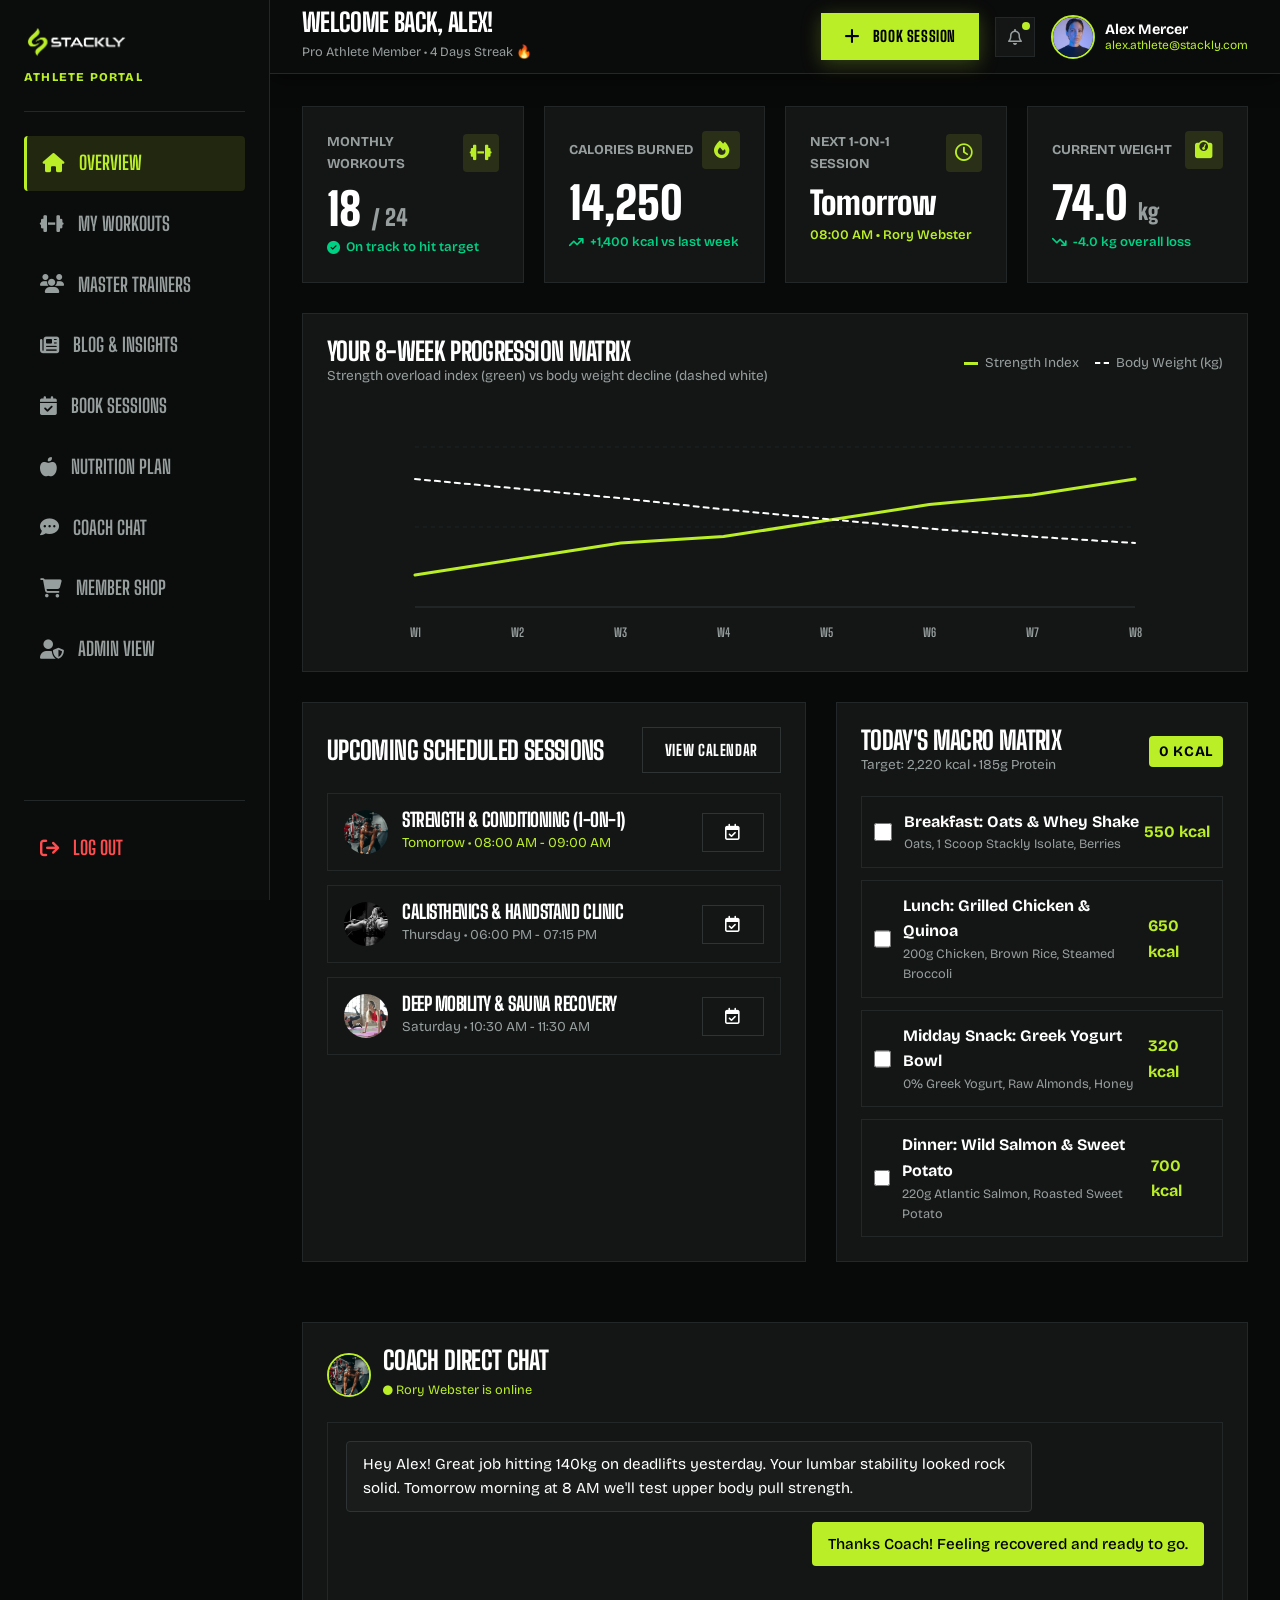
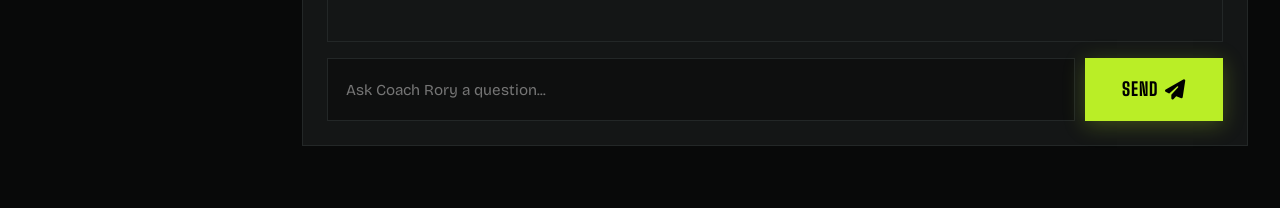
==== customer-dashboard.html @ 4cd37dce "Add files via upload" ====
<!DOCTYPE html>
<html lang="en">
<head>
  <meta charset="UTF-8">
  <meta name="viewport" content="width=device-width, initial-scale=1.0">
  <title>Customer Portal – Stackly Fitness</title>
  
  <link rel="preconnect" href="https://fonts.googleapis.com">
  <link rel="preconnect" href="https://fonts.gstatic.com" crossorigin>
  <link href="https://fonts.googleapis.com/css2?family=Big+Shoulders+Display:wght@400;600;700;800;900&family=Bricolage+Grotesque:opsz,wght@12..96,300;400;500;600;700;800&display=swap" rel="stylesheet">
    <!-- Google Material Symbols Outlined -->
  <link rel="stylesheet" href="https://fonts.googleapis.com/css2?family=Material+Symbols+Outlined:opsz,wght,FILL,GRAD@20..48,100..700,0..1,-50..200">
<link rel="stylesheet" href="https://cdnjs.cloudflare.com/ajax/libs/font-awesome/6.5.1/css/all.min.css">
  
  <link rel="stylesheet" href="css/style.css">
  <link rel="stylesheet" href="css/pages.css">
</head>
<body>

  <div class="dashboard-layout">
    <!-- Sidebar -->
    <aside class="dashboard-sidebar">
      <div>
        <div class="dashboard-logo-area">
          <a href="index.html" class="site-logo">
            <img src="images/stackly-logo-dark.webp" alt="Stackly Logo" style="height: 36px;">
          </a>
          <div style="font-size: 0.75rem; text-transform: uppercase; color: var(--color-primary); font-weight: 800; letter-spacing: 0.1em; margin-top: 8px;">
            ATHLETE PORTAL
          </div>
        </div>

        <nav class="dashboard-menu">
          <a href="customer-dashboard.html" class="dash-menu-item active">
            <i class="fa-solid fa-house"></i> Overview
          </a>
          <a href="#workouts-section" class="dash-menu-item">
            <i class="fa-solid fa-dumbbell"></i> My Workouts
          </a>
          <a href="trainers.html" class="dash-menu-item">
            <i class="fa-solid fa-users"></i> Master Trainers
          </a>
          <a href="blog.html" class="dash-menu-item">
            <i class="fa-solid fa-newspaper"></i> Blog &amp; Insights
          </a>
          <a href="#sessions-section" class="dash-menu-item">
            <i class="fa-solid fa-calendar-check"></i> Book Sessions
          </a>
          <a href="#nutrition-section" class="dash-menu-item">
            <i class="fa-solid fa-apple-whole"></i> Nutrition Plan
          </a>
          <a href="#chat-section" class="dash-menu-item">
            <i class="fa-solid fa-comment-dots"></i> Coach Chat
          </a>
          <a href="shop.html" class="dash-menu-item">
            <i class="fa-solid fa-cart-shopping"></i> Member Shop
          </a>
          <a href="admin-dashboard.html" class="dash-menu-item">
            <i class="fa-solid fa-user-shield"></i> Admin View
          </a>
        </nav>
      </div>

      <div>
        <div style="padding-top: 20px; border-top: 1px solid var(--color-dark-border);">
          <a href="login.html" class="dash-menu-item" style="color: var(--color-danger);">
            <i class="fa-solid fa-arrow-right-from-bracket"></i> Log Out
          </a>
        </div>
      </div>
    </aside>

    <!-- Main Content -->
    <main class="dashboard-main">
      <!-- Topbar -->
      <div class="dashboard-topbar">
        <div style="display: flex; align-items: center; gap: 14px;">
          <button id="sidebar-toggle-btn" class="btn btn-outline btn-sm" style="padding: 8px 12px;" aria-label="Toggle Navigation">
            <i class="fa-solid fa-bars"></i>
          </button>
          <div>
            <h2 id="customer-greeting" style="font-size: 1.6rem; color: #fff; margin-bottom: 2px;">WELCOME BACK, ALEX!</h2>
            <span id="customer-streak" style="font-size: 0.8rem; color: var(--color-text-light);">Pro Athlete Member • 4 Days Streak 🔥</span>
          </div>
        </div>

        <div class="dash-user-area">
          <a href="404.html" id="btn-book-session-modal" class="btn btn-primary btn-sm" style="text-decoration: none;">
            <i class="fa-solid fa-plus"></i> Book Session
          </a>

          <div id="customer-bell-btn" style="position: relative; width: 40px; height: 40px; display: flex; align-items: center; justify-content: center; background-color: var(--color-dark-surface); border: 1px solid var(--color-dark-border); cursor: pointer;" title="Notifications">
            <i class="fa-regular fa-bell"></i>
            <span style="position: absolute; top: 4px; right: 4px; width: 8px; height: 8px; background-color: var(--color-primary); border-radius: 50%;"></span>
          </div>

          <div style="display: flex; align-items: center; gap: 10px;">
            <img src="images/avatar-1.webp" alt="Alex Mercer" class="dash-avatar">
            <div style="display: flex; flex-direction: column; justify-content: center; min-width: 0;">
              <div id="customer-profile-name" style="font-weight: 700; color: #fff; font-size: 0.9rem; line-height: 1.2; white-space: nowrap; overflow: hidden; text-overflow: ellipsis; max-width: 180px;">Alex Mercer</div>
              <div id="customer-profile-email" style="font-size: 0.75rem; color: var(--color-primary); line-height: 1.2; white-space: nowrap; overflow: hidden; text-overflow: ellipsis; max-width: 180px;">alex.athlete@stackly.com</div>
            </div>
          </div>
        </div>
      </div>

      <!-- Content Area -->
      <div class="dashboard-content">
        <!-- Metrics Row -->
        <div class="dash-metrics-grid">
          <div class="metric-card">
            <div class="metric-header">
              <span class="text-muted" style="font-size: 0.85rem; text-transform: uppercase; font-weight: 700;">Monthly Workouts</span>
              <div class="metric-icon"><i class="fa-solid fa-dumbbell"></i></div>
            </div>
            <div class="metric-value">18 <span style="font-size: 1.4rem; color: var(--color-text-light);">/ 24</span></div>
            <div class="metric-change up"><i class="fa-solid fa-circle-check"></i> On track to hit target</div>
          </div>

          <div class="metric-card">
            <div class="metric-header">
              <span class="text-muted" style="font-size: 0.85rem; text-transform: uppercase; font-weight: 700;">Calories Burned</span>
              <div class="metric-icon"><i class="fa-solid fa-fire"></i></div>
            </div>
            <div class="metric-value">14,250</div>
            <div class="metric-change up"><i class="fa-solid fa-arrow-trend-up"></i> +1,400 kcal vs last week</div>
          </div>

          <div class="metric-card">
            <div class="metric-header">
              <span class="text-muted" style="font-size: 0.85rem; text-transform: uppercase; font-weight: 700;">Next 1-on-1 Session</span>
              <div class="metric-icon"><i class="fa-regular fa-clock"></i></div>
            </div>
            <div class="metric-value" style="font-size: 2rem;">Tomorrow</div>
            <div class="metric-change" style="color: var(--color-primary);">08:00 AM • Rory Webster</div>
          </div>

          <div class="metric-card">
            <div class="metric-header">
              <span class="text-muted" style="font-size: 0.85rem; text-transform: uppercase; font-weight: 700;">Current Weight</span>
              <div class="metric-icon"><i class="fa-solid fa-weight-scale"></i></div>
            </div>
            <div class="metric-value">74.0 <span style="font-size: 1.4rem; color: var(--color-text-light);">kg</span></div>
            <div class="metric-change up"><i class="fa-solid fa-arrow-trend-down"></i> -4.0 kg overall loss</div>
          </div>
        </div>

        <!-- Visual Progression Chart -->
        <div id="workouts-section" class="chart-box">
          <div class="dash-card-header">
            <div>
              <h3 class="dash-card-title">YOUR 8-WEEK PROGRESSION MATRIX</h3>
              <p style="font-size: 0.85rem; color: var(--color-text-light);">Strength overload index (green) vs body weight decline (dashed white)</p>
            </div>
            <div style="display: flex; gap: 16px; font-size: 0.85rem; align-items: center;">
              <span><span style="display:inline-block; width: 14px; height: 3px; background-color: var(--color-primary); vertical-align: middle; margin-right: 4px;"></span> Strength Index</span>
              <span><span style="display:inline-block; width: 14px; height: 2px; border-top: 2px dashed #fff; vertical-align: middle; margin-right: 4px;"></span> Body Weight (kg)</span>
            </div>
          </div>
          <div id="customer-progression-chart" class="svg-chart-wrap">
            <!-- Injected by js/dashboard.js -->
          </div>
        </div>

        <!-- Upcoming Sessions & Meal Checklist Row -->
        <div class="dash-two-col-unequal">
          <!-- Upcoming Sessions -->
          <div id="sessions-section" class="dash-table-card">
            <div class="dash-card-header">
              <h3 class="dash-card-title">UPCOMING SCHEDULED SESSIONS</h3>
              <a href="404.html" class="btn btn-outline btn-sm" style="text-decoration: none;">
                View Calendar
              </a>
            </div>

            <div id="sessions-list-container" style="display: flex; flex-direction: column; gap: 14px;">
              <!-- Session 1 -->
              <div class="session-item-card" style="display: flex; justify-content: space-between; align-items: center; padding: 16px; background-color: var(--color-dark-surface); border: 1px solid var(--color-dark-border);">
                <div style="display: flex; align-items: center; gap: 14px;">
                  <img src="images/trainer-1.webp" alt="Rory Webster" style="width: 44px; height: 44px; border-radius: 50%; object-fit: cover;">
                  <div>
                    <h5 style="font-size: 1.2rem; color: #fff; margin-bottom: 2px;">Strength &amp; Conditioning (1-on-1)</h5>
                    <div style="font-size: 0.85rem; color: var(--color-primary);">Tomorrow • 08:00 AM - 09:00 AM</div>
                  </div>
                </div>
                <div style="display: flex; gap: 8px;">
                  <a href="404.html" class="btn btn-outline btn-sm" title="Confirm on Calendar"><i class="fa-regular fa-calendar-check"></i></a>
                </div>
              </div>

              <!-- Session 2 -->
              <div class="session-item-card" style="display: flex; justify-content: space-between; align-items: center; padding: 16px; background-color: var(--color-dark-surface); border: 1px solid var(--color-dark-border);">
                <div style="display: flex; align-items: center; gap: 14px;">
                  <img src="images/trainer-3.webp" alt="Adam Walker" style="width: 44px; height: 44px; border-radius: 50%; object-fit: cover;">
                  <div>
                    <h5 style="font-size: 1.2rem; color: #fff; margin-bottom: 2px;">Calisthenics &amp; Handstand Clinic</h5>
                    <div style="font-size: 0.85rem; color: var(--color-text-light);">Thursday • 06:00 PM - 07:15 PM</div>
                  </div>
                </div>
                <div style="display: flex; gap: 8px;">
                  <a href="404.html" class="btn btn-outline btn-sm" title="Confirm on Calendar"><i class="fa-regular fa-calendar-check"></i></a>
                </div>
              </div>

              <!-- Session 3 -->
              <div class="session-item-card" style="display: flex; justify-content: space-between; align-items: center; padding: 16px; background-color: var(--color-dark-surface); border: 1px solid var(--color-dark-border);">
                <div style="display: flex; align-items: center; gap: 14px;">
                  <img src="images/trainer-4.webp" alt="Elena Rostova" style="width: 44px; height: 44px; border-radius: 50%; object-fit: cover;">
                  <div>
                    <h5 style="font-size: 1.2rem; color: #fff; margin-bottom: 2px;">Deep Mobility &amp; Sauna Recovery</h5>
                    <div style="font-size: 0.85rem; color: var(--color-text-light);">Saturday • 10:30 AM - 11:30 AM</div>
                  </div>
                </div>
                <div style="display: flex; gap: 8px;">
                  <a href="404.html" class="btn btn-outline btn-sm" title="Confirm on Calendar"><i class="fa-regular fa-calendar-check"></i></a>
                </div>
              </div>
            </div>
          </div>

          <!-- Daily Meal & Nutrition Plan Checklist -->
          <div id="nutrition-section" class="dash-table-card">
            <div class="dash-card-header">
              <div>
                <h3 class="dash-card-title">TODAY'S MACRO MATRIX</h3>
                <p style="font-size: 0.85rem; color: var(--color-text-light);">Target: 2,220 kcal • 185g Protein</p>
              </div>
              <div id="calories-consumed" class="badge badge-lime" style="font-size: 0.9rem;">
                0 kcal
              </div>
            </div>

            <div style="display: flex; flex-direction: column; gap: 12px;">
              <div class="meal-item" style="display: flex; align-items: center; justify-content: space-between; padding: 12px; background-color: var(--color-dark-surface); border: 1px solid var(--color-dark-border); transition: opacity 0.2s;">
                <label style="display: flex; align-items: center; gap: 12px; cursor: pointer;">
                  <input type="checkbox" class="meal-checkbox" data-cals="550" style="accent-color: var(--color-primary); width: 18px; height: 18px;">
                  <div>
                    <strong style="color: #fff;">Breakfast: Oats &amp; Whey Shake</strong>
                    <div style="font-size: 0.8rem; color: var(--color-text-light);">Oats, 1 Scoop Stackly Isolate, Berries</div>
                  </div>
                </label>
                <span class="text-lime" style="font-weight: 700;">550 kcal</span>
              </div>

              <div class="meal-item" style="display: flex; align-items: center; justify-content: space-between; padding: 12px; background-color: var(--color-dark-surface); border: 1px solid var(--color-dark-border); transition: opacity 0.2s;">
                <label style="display: flex; align-items: center; gap: 12px; cursor: pointer;">
                  <input type="checkbox" class="meal-checkbox" data-cals="650" style="accent-color: var(--color-primary); width: 18px; height: 18px;">
                  <div>
                    <strong style="color: #fff;">Lunch: Grilled Chicken &amp; Quinoa</strong>
                    <div style="font-size: 0.8rem; color: var(--color-text-light);">200g Chicken, Brown Rice, Steamed Broccoli</div>
                  </div>
                </label>
                <span class="text-lime" style="font-weight: 700;">650 kcal</span>
              </div>

              <div class="meal-item" style="display: flex; align-items: center; justify-content: space-between; padding: 12px; background-color: var(--color-dark-surface); border: 1px solid var(--color-dark-border); transition: opacity 0.2s;">
                <label style="display: flex; align-items: center; gap: 12px; cursor: pointer;">
                  <input type="checkbox" class="meal-checkbox" data-cals="320" style="accent-color: var(--color-primary); width: 18px; height: 18px;">
                  <div>
                    <strong style="color: #fff;">Midday Snack: Greek Yogurt Bowl</strong>
                    <div style="font-size: 0.8rem; color: var(--color-text-light);">0% Greek Yogurt, Raw Almonds, Honey</div>
                  </div>
                </label>
                <span class="text-lime" style="font-weight: 700;">320 kcal</span>
              </div>

              <div class="meal-item" style="display: flex; align-items: center; justify-content: space-between; padding: 12px; background-color: var(--color-dark-surface); border: 1px solid var(--color-dark-border); transition: opacity 0.2s;">
                <label style="display: flex; align-items: center; gap: 12px; cursor: pointer;">
                  <input type="checkbox" class="meal-checkbox" data-cals="700" style="accent-color: var(--color-primary); width: 18px; height: 18px;">
                  <div>
                    <strong style="color: #fff;">Dinner: Wild Salmon &amp; Sweet Potato</strong>
                    <div style="font-size: 0.8rem; color: var(--color-text-light);">220g Atlantic Salmon, Roasted Sweet Potato</div>
                  </div>
                </label>
                <span class="text-lime" style="font-weight: 700;">700 kcal</span>
              </div>
            </div>
          </div>
        </div>

        <!-- Coach Chat Panel -->
        <div id="chat-section" class="dash-table-card">
          <div class="dash-card-header">
            <div style="display: flex; align-items: center; gap: 12px;">
              <img src="images/trainer-1.webp" alt="Coach Rory" style="width: 44px; height: 44px; border-radius: 50%; object-fit: cover; border: 2px solid var(--color-primary);">
              <div>
                <h3 class="dash-card-title" style="margin-bottom: 2px;">COACH DIRECT CHAT</h3>
                <span style="font-size: 0.8rem; color: var(--color-primary);"><i class="fa-solid fa-circle" style="font-size: 0.6rem;"></i> Rory Webster is online</span>
              </div>
            </div>
          </div>

          <div id="coach-messages-box" style="height: 220px; overflow-y: auto; background-color: var(--color-dark-surface); border: 1px solid var(--color-dark-border); padding: 18px; display: flex; flex-direction: column; gap: 10px; margin-bottom: 16px;">
            <div style="align-self: flex-start; background-color: #1a1c1c; border: 1px solid #2e3434; color: #fff; padding: 10px 16px; border-radius: 4px; max-width: 80%; font-size: 0.95rem;">
              Hey Alex! Great job hitting 140kg on deadlifts yesterday. Your lumbar stability looked rock solid. Tomorrow morning at 8 AM we'll test upper body pull strength.
            </div>
            <div style="align-self: flex-end; background-color: var(--color-primary); color: #000; padding: 10px 16px; border-radius: 4px; max-width: 80%; font-size: 0.95rem; font-weight: 500;">
              Thanks Coach! Feeling recovered and ready to go.
            </div>
          </div>

          <form id="coach-chat-form" novalidate style="display: flex; gap: 10px;">
            <input type="text" id="coach-chat-input" class="form-control" placeholder="Ask Coach Rory a question..." style="flex: 1;" autocomplete="off">
            <a href="404.html" class="btn btn-primary" style="text-decoration: none; display: inline-flex; align-items: center; justify-content: center; gap: 8px;">
              Send <i class="fa-solid fa-paper-plane"></i>
            </a>
          </form>
        </div>
      </div>
    </main>
  </div>

  <!-- Book Session Interactive Modal -->
  <div id="book-session-modal" class="dash-modal-backdrop">
    <div class="dash-modal-dialog">
      <div class="dash-modal-header">
        <h3 style="font-size: 1.4rem; color: #fff; margin: 0;"><i class="fa-solid fa-calendar-plus text-lime"></i> BOOK A TRAINING SESSION</h3>
        <button type="button" id="close-book-modal-btn" style="background: none; border: none; color: var(--color-text-light); font-size: 1.2rem; cursor: pointer;">
          <i class="fa-solid fa-xmark"></i>
        </button>
      </div>
      <form id="book-session-form" novalidate autocomplete="off">
        <div class="dash-modal-body">
          <div class="form-group" style="margin-bottom: 16px;">
            <label class="form-label">Session Type / Focus</label>
            <select id="modal-session-type" class="form-control">
              <option value="Strength & Conditioning (1-on-1)" selected>Strength &amp; Conditioning (1-on-1)</option>
              <option value="Calisthenics & Handstand Clinic">Calisthenics &amp; Handstand Clinic</option>
              <option value="Deep Mobility & Sauna Recovery">Deep Mobility &amp; Sauna Recovery</option>
              <option value="HIIT Shred & Metabolic Conditioning">HIIT Shred &amp; Metabolic Conditioning</option>
              <option value="Olympic Barbell Lifting Mastery">Olympic Barbell Lifting Mastery</option>
            </select>
          </div>

          <div class="form-group" style="margin-bottom: 16px;">
            <label class="form-label">Select Dedicated Trainer</label>
            <select id="modal-trainer-name" class="form-control">
              <option value="Rory Webster" data-img="images/trainer-1.webp" selected>Rory Webster (Head Performance)</option>
              <option value="Madelyn Donin" data-img="images/trainer-2.webp">Madelyn Donin (Strength Specialist)</option>
              <option value="Adam Walker" data-img="images/trainer-3.webp">Adam Walker (Calisthenics Lead)</option>
              <option value="Elena Rostova" data-img="images/trainer-4.webp">Elena Rostova (Mobility & Rehab)</option>
            </select>
          </div>

          <div class="form-group" style="margin-bottom: 16px;">
            <label class="form-label">Select Day & Time</label>
            <select id="modal-session-time" class="form-control">
              <option value="Tomorrow • 08:00 AM - 09:00 AM">Tomorrow • 08:00 AM - 09:00 AM</option>
              <option value="Tomorrow • 05:30 PM - 06:30 PM">Tomorrow • 05:30 PM - 06:30 PM</option>
              <option value="Thursday • 06:00 PM - 07:15 PM">Thursday • 06:00 PM - 07:15 PM</option>
              <option value="Friday • 07:00 AM - 08:00 AM">Friday • 07:00 AM - 08:00 AM</option>
              <option value="Saturday • 10:30 AM - 11:30 AM">Saturday • 10:30 AM - 11:30 AM</option>
            </select>
          </div>
        </div>
        <div class="dash-modal-footer">
          <a href="404.html" id="cancel-book-modal-btn" class="btn btn-outline btn-sm" style="text-decoration: none;">Cancel</a>
          <a href="404.html" class="btn btn-primary btn-sm" style="text-decoration: none;">Confirm Booking <i class="fa-solid fa-check"></i></a>
        </div>
      </form>
    </div>
  </div>

  <script src="js/main.js"></script>
  <script src="js/dashboard.js"></script>
</body>
</html>
---- css/style.css ----
/* ==========================================================================
   GUIDY HEALTH FITNESS PERSONAL TRAINER (01. FITNESS TRAINERS DEMO)
   EXACT STYLESHEET, ANIMATIONS & DESIGN SYSTEM - STACKLY FITNESS
   ========================================================================== */

@import url('https://fonts.googleapis.com/css2?family=Big+Shoulders+Display:wght@400;500;600;700;800;900&family=Bricolage+Grotesque:opsz,wght@12..96,300;400;500;600;700;800&display=swap');

:root {
  /* Exact Guidy 01 Elementor Color Variables */
  --e-global-color-primary: #BAEE26;
  --e-global-color-secondary: #000000;
  --e-global-color-text: #515D5D;
  --e-global-color-accent: #BAEE26;
  --e-global-color-border: #232727;
  --e-global-color-border-light: #2E3434;
  --e-global-color-lighter: #979E9E;
  --e-global-color-dark: #070808;
  --e-global-color-surface: #0E0F0F;
  --e-global-color-card: #141616;
  --e-global-color-card-hover: #1A1D1D;
  --e-global-color-highlight: #96FE81;
  --e-global-color-white: #FFFFFF;

  /* Aliases */
  --color-primary: var(--e-global-color-primary);
  --color-secondary: var(--e-global-color-secondary);
  --color-dark: var(--e-global-color-dark);
  --color-surface: var(--e-global-color-surface);
  --color-card: var(--e-global-color-card);
  --color-card-hover: var(--e-global-color-card-hover);
  --color-border: var(--e-global-color-border);
  --color-border-light: var(--e-global-color-border-light);
  --color-text: var(--e-global-color-text);
  --color-text-light: var(--e-global-color-lighter);
  --color-white: var(--e-global-color-white);
  --color-danger: #ff4d4f;
  --color-success: #00d084;
  --color-dark-surface: #141616;
  --color-dark-border: #232727;

  /* Typography */
  --font-heading: 'Big Shoulders Display', 'Big Shoulders', -apple-system, BlinkMacSystemFont, sans-serif;
  --font-body: 'Bricolage Grotesque', -apple-system, BlinkMacSystemFont, 'Segoe UI', Roboto, sans-serif;

  --container-max-width: 1290px;
  --header-height: 84px;
  --radius-sm: 4px;
  --radius-full: 9999px;
  --transition-fast: 0.25s cubic-bezier(0.25, 1, 0.5, 1);
  --transition-normal: 0.4s cubic-bezier(0.25, 1, 0.5, 1);
  --transition-slow: 0.8s cubic-bezier(0.25, 1, 0.5, 1);
}

/* ---------------- RESET & BASE ---------------- */
*, *::before, *::after {
  box-sizing: border-box;
  margin: 0;
  padding: 0;
}

html {
  scroll-behavior: smooth;
  font-size: 16px;
  -webkit-text-size-adjust: 100%;
  overflow-x: clip;
  max-width: 100%;
  width: 100%;
}

body {
  font-family: var(--font-body);
  color: var(--color-text-light);
  background-color: var(--color-dark);
  line-height: 1.6;
  font-weight: 400;
  overflow-x: clip;
  max-width: 100%;
  width: 100%;
  position: relative;
  -webkit-font-smoothing: antialiased;
}

img {
  max-width: 100%;
  height: auto;
  display: block;
}

a {
  color: inherit;
  text-decoration: none;
  transition: all var(--transition-fast);
}

ul, ol {
  list-style: none;
}

button, input, select, textarea {
  font-family: inherit;
  font-size: inherit;
  color: inherit;
  border: none;
  outline: none;
  background: none;
}

button {
  cursor: pointer;
}

/* ---------------- TYPOGRAPHY ---------------- */
h1, h2, h3, h4, h5, h6,
.font-heading {
  font-family: var(--font-heading);
  text-transform: uppercase;
  font-weight: 800;
  line-height: 1.05;
  letter-spacing: -0.025em;
  color: var(--color-white);
}

.text-lime {
  color: var(--color-primary) !important;
}

.text-white {
  color: var(--color-white) !important;
}

.text-muted {
  color: var(--color-text-light) !important;
}

/* Section Header Tags matching Guidy 01 Demo */
.section-tag {
  display: inline-flex;
  align-items: center;
  gap: 8px;
  font-family: var(--font-body);
  font-size: 0.88rem;
  font-weight: 700;
  text-transform: uppercase;
  letter-spacing: 0.12em;
  color: var(--color-primary);
  margin-bottom: 14px;
}

.section-tag::before {
  content: '';
  display: inline-block;
  width: 7px;
  height: 7px;
  background-color: var(--color-primary);
  border-radius: 50%;
  box-shadow: 0 0 10px var(--color-primary);
}

.section-title {
  font-size: clamp(2.3rem, 5.2vw, 4rem);
  font-weight: 900;
  line-height: 1.02;
  margin-bottom: 18px;
  color: var(--color-white);
  letter-spacing: -0.03em;
}

.section-desc {
  font-size: 1.05rem;
  color: var(--color-text-light);
  max-width: 680px;
  line-height: 1.7;
}

.section-header {
  margin-bottom: 50px;
}

.section-header.text-center {
  text-align: center;
}

.section-header.text-center .section-desc {
  margin-left: auto;
  margin-right: auto;
}

/* ---------------- CONTAINER & SPACING ---------------- */
.container {
  width: 100%;
  max-width: var(--container-max-width);
  margin-left: auto;
  margin-right: auto;
  padding-left: 24px;
  padding-right: 24px;
}

.section-padding {
  padding-top: 100px;
  padding-bottom: 100px;
}

@media (max-width: 768px) {
  .section-padding {
    padding-top: 60px;
    padding-bottom: 60px;
  }
}

.bg-dark {
  background-color: var(--color-dark);
}

.bg-surface {
  background-color: var(--color-surface);
}

.bg-card {
  background-color: var(--color-card);
}

/* ---------------- GUIDY EXACT BUTTONS ---------------- */
.btn {
  position: relative;
  display: inline-flex;
  align-items: center;
  justify-content: center;
  gap: 12px;
  font-family: var(--font-heading);
  font-size: 1.15rem;
  font-weight: 800;
  text-transform: uppercase;
  letter-spacing: 0.04em;
  padding: 16px 36px;
  border-radius: 0;
  cursor: pointer;
  overflow: hidden;
  z-index: 1;
  transition: all var(--transition-normal);
  border: 1px solid transparent;
}

.btn-primary {
  background-color: var(--color-primary);
  color: var(--color-secondary);
  box-shadow: 0 4px 20px rgba(186, 238, 38, 0.25);
}

.btn-primary::before {
  content: '';
  position: absolute;
  top: 0;
  left: 0;
  width: 0%;
  height: 100%;
  background-color: var(--color-white);
  transition: width var(--transition-normal);
  z-index: -1;
}

.btn-primary:hover {
  color: var(--color-secondary);
  transform: translateY(-2px);
  box-shadow: 0 8px 30px rgba(186, 238, 38, 0.45);
}

.btn-primary:hover::before {
  width: 100%;
}

.btn-outline {
  background-color: transparent;
  color: var(--color-white);
  border: 1px solid var(--color-border-light);
}

.btn-outline:hover {
  background-color: var(--color-primary);
  color: var(--color-secondary);
  border-color: var(--color-primary);
  transform: translateY(-2px);
  box-shadow: 0 6px 24px rgba(186, 238, 38, 0.35);
}

.btn-dark {
  background-color: var(--color-card);
  color: var(--color-white);
  border: 1px solid var(--color-border);
}

.btn-dark:hover {
  background-color: var(--color-primary);
  color: var(--color-secondary);
  border-color: var(--color-primary);
}

.btn-sm {
  padding: 10px 22px;
  font-size: 0.95rem;
}

.btn-lg {
  padding: 18px 44px;
  font-size: 1.3rem;
}

/* Google Material Symbols Integration */
.material-symbols-outlined {
  font-family: 'Material Symbols Outlined';
  font-weight: normal;
  font-style: normal;
  font-size: 20px;
  line-height: 1;
  display: inline-flex;
  align-items: center;
  justify-content: center;
  vertical-align: middle;
  letter-spacing: normal;
  text-transform: none;
  white-space: nowrap;
  word-wrap: normal;
  direction: ltr;
  -webkit-font-smoothing: antialiased;
  font-variation-settings: 'FILL' 1, 'wght' 600, 'GRAD' 0, 'opsz' 24;
}

.btn i,
.btn .material-symbols-outlined {
  font-size: 1.1em;
  transition: transform var(--transition-fast);
  vertical-align: middle;
}

.btn:hover i,
.btn:hover .material-symbols-outlined {
  transform: translateX(6px);
}

/* ---------------- BADGES & CARDS ---------------- */
.badge {
  display: inline-block;
  padding: 4px 10px;
  font-size: 0.75rem;
  font-weight: 700;
  text-transform: uppercase;
  letter-spacing: 0.05em;
  border-radius: var(--radius-sm);
}

.badge-lime {
  background-color: var(--color-primary);
  color: var(--color-secondary);
}

.badge-dark {
  background-color: rgba(255, 255, 255, 0.08);
  color: var(--color-white);
  border: 1px solid var(--color-border);
}

.card-dark {
  background-color: var(--color-card);
  border: 1px solid var(--color-border);
  padding: 36px;
  transition: all var(--transition-normal);
  position: relative;
}

.card-dark:hover {
  background-color: var(--color-card-hover);
  border-color: var(--color-primary);
  transform: translateY(-4px);
  box-shadow: 0 16px 36px rgba(0, 0, 0, 0.6);
}

/* ---------------- TOP ANNOUNCEMENT BAR ---------------- */
.top-bar {
  background-color: #080909;
  border-bottom: 1px solid var(--color-border);
  font-size: 0.85rem;
  color: var(--color-text-light);
  padding: 8px 0;
}

.top-bar .container {
  display: flex;
  align-items: center;
  justify-content: space-between;
}

.top-bar-left, .top-bar-right {
  display: flex;
  align-items: center;
  gap: 20px;
}

.top-bar-item {
  display: inline-flex;
  align-items: center;
  gap: 8px;
}

.top-bar-item i {
  color: var(--color-primary);
}

.top-bar-social {
  display: flex;
  align-items: center;
  gap: 12px;
}

.top-bar-social a {
  color: var(--color-text-light);
  transition: color var(--transition-fast);
}

.top-bar-social a:hover {
  color: var(--color-primary);
}

@media (max-width: 768px) {
  .top-bar {
    display: none !important;
  }
}

/* ---------------- MAIN HEADER & NAVIGATION ---------------- */
.main-header {
  position: sticky;
  top: 0;
  left: 0;
  width: 100%;
  z-index: 1000;
  background-color: rgba(7, 8, 8, 0.94);
  backdrop-filter: blur(14px);
  -webkit-backdrop-filter: blur(14px);
  border-bottom: 1px solid rgba(255, 255, 255, 0.05);
  transition: background-color var(--transition-normal), border-color var(--transition-normal), box-shadow var(--transition-normal);
}

.main-header.is-fixed,
.main-header.scrolled {
  position: fixed !important;
  top: 0 !important;
  left: 0 !important;
  width: 100% !important;
  z-index: 1000 !important;
  background-color: rgba(7, 8, 8, 0.97) !important;
  backdrop-filter: blur(16px) !important;
  -webkit-backdrop-filter: blur(16px) !important;
  border-bottom: 1px solid rgba(255, 255, 255, 0.08) !important;
  box-shadow: 0 10px 30px rgba(0, 0, 0, 0.7) !important;
}

.header-spacer {
  width: 100%;
  pointer-events: none;
  visibility: hidden;
}

.header-inner {
  display: flex;
  align-items: center;
  justify-content: space-between;
  height: var(--header-height);
}

.site-logo {
  display: flex;
  align-items: center;
  gap: 12px;
  text-decoration: none;
  flex-shrink: 0;
}

.site-logo img {
  height: 46px;
  max-height: 48px;
  width: auto;
  object-fit: contain;
  display: block;
  transition: transform var(--transition-fast), opacity var(--transition-fast);
}

.site-logo:hover img {
  transform: scale(1.03);
  opacity: 0.95;
}

.nav-menu {
  display: flex;
  align-items: center;
  gap: 34px;
}

.nav-link {
  font-family: var(--font-heading);
  font-size: 1.15rem;
  font-weight: 700;
  text-transform: uppercase;
  color: var(--color-white);
  letter-spacing: 0.03em;
  padding: 8px 0;
  position: relative;
  transition: color var(--transition-fast);
}

.nav-link::after {
  content: '';
  position: absolute;
  bottom: 0;
  left: 0;
  width: 0;
  height: 2px;
  background-color: var(--color-primary);
  transition: width var(--transition-normal);
}

.nav-link:hover,
.nav-link.active {
  color: var(--color-primary);
}

.nav-link:hover::after,
.nav-link.active::after {
  width: 100%;
}

.header-actions {
  display: flex;
  align-items: center;
  gap: 18px;
}

.header-action-btn {
  position: relative;
  width: 44px;
  height: 44px;
  display: flex;
  align-items: center;
  justify-content: center;
  border-radius: 50%;
  background-color: rgba(255, 255, 255, 0.05);
  border: 1px solid var(--color-border);
  color: var(--color-white);
  font-size: 1.1rem;
  transition: all var(--transition-fast);
}

.header-action-btn:hover {
  background-color: var(--color-primary);
  border-color: var(--color-primary);
  color: var(--color-secondary);
}

.cart-counter {
  position: absolute;
  top: -4px;
  right: -4px;
  width: 20px;
  height: 20px;
  background-color: var(--color-primary);
  color: var(--color-secondary);
  font-size: 0.75rem;
  font-weight: 800;
  border-radius: 50%;
  display: flex;
  align-items: center;
  justify-content: center;
  box-shadow: 0 0 8px var(--color-primary);
}

.hamburger-btn {
  display: none;
  flex-direction: column;
  justify-content: center;
  align-items: center;
  gap: 5px;
  width: 40px;
  height: 40px;
  border-radius: 50%;
  background-color: rgba(255, 255, 255, 0.05);
  border: 1px solid var(--color-border);
  padding: 0;
  cursor: pointer;
  transition: all var(--transition-fast);
  z-index: 2002;
  position: relative;
}

.hamburger-btn span {
  display: block;
  height: 2px;
  background-color: var(--color-white);
  border-radius: 2px;
  transition: all 0.35s cubic-bezier(0.25, 1, 0.5, 1);
  transform-origin: center;
}

.hamburger-btn span:nth-child(1) {
  width: 18px;
}

.hamburger-btn span:nth-child(2) {
  width: 13px;
  margin-left: auto;
  margin-right: 11px;
  background-color: var(--color-primary);
}

.hamburger-btn span:nth-child(3) {
  width: 18px;
}

.hamburger-btn:hover {
  background-color: rgba(186, 238, 38, 0.15);
  border-color: var(--color-primary);
  box-shadow: 0 0 12px rgba(186, 238, 38, 0.3);
}

.hamburger-btn:hover span {
  background-color: var(--color-primary);
  width: 18px;
  margin: 0;
}

/* Active State: Morph smoothly into sleek 'X' close icon */
.hamburger-btn.active {
  background-color: var(--color-primary);
  border-color: var(--color-primary);
  box-shadow: 0 0 16px rgba(186, 238, 38, 0.5);
}

.hamburger-btn.active span:nth-child(1) {
  width: 18px;
  transform: translateY(7px) rotate(45deg);
  background-color: #070808;
}

.hamburger-btn.active span:nth-child(2) {
  opacity: 0;
  transform: scaleX(0);
}

.hamburger-btn.active span:nth-child(3) {
  width: 18px;
  transform: translateY(-7px) rotate(-45deg);
  background-color: #070808;
}

@media (max-width: 991px) {
  body {
    padding-top: 64px !important;
  }
  .header-spacer {
    display: none !important;
  }
  .main-header {
    position: fixed !important;
    top: 0 !important;
    left: 0 !important;
    width: 100% !important;
    height: 64px !important;
    z-index: 1000 !important;
    background-color: rgba(7, 8, 8, 0.96) !important;
    backdrop-filter: blur(16px) !important;
    -webkit-backdrop-filter: blur(16px) !important;
    border-bottom: 1px solid rgba(255, 255, 255, 0.08) !important;
  }
  .site-logo img {
    height: 42px;
    max-height: 44px;
    width: auto;
  }
  .nav-menu {
    display: none;
  }
  .hamburger-btn {
    display: flex;
  }
  .header-actions {
    gap: 10px;
  }
  .header-actions .btn-header-cta {
    display: none;
  }
}

@media (max-width: 768px) {
  .main-header {
    height: 64px !important;
  }
  .main-header .container {
    height: 64px;
    padding: 0 14px;
  }
  .site-logo img {
    height: 38px;
    max-height: 40px;
  }
  .header-actions {
    gap: 8px;
  }
  .header-action-btn {
    width: 38px;
    height: 38px;
    font-size: 0.95rem;
  }
  .cart-counter {
    width: 17px;
    height: 17px;
    font-size: 0.65rem;
    top: -3px;
    right: -3px;
  }
  .hamburger-btn {
    width: 38px;
    height: 38px;
    padding: 0;
  }
}

@media (max-width: 360px) {
  .main-header .container {
    padding: 0 10px;
  }
  .site-logo img {
    height: 34px;
    max-height: 36px;
  }
  .header-actions {
    gap: 6px;
  }
  .header-action-btn,
  .hamburger-btn {
    width: 34px;
    height: 34px;
    font-size: 0.88rem;
  }
}

/* ---------------- GUIDY SIGNATURE KEYFRAME ANIMATIONS ---------------- */
@keyframes pavoMoveUp {
  from {
    opacity: 0;
    transform: translateY(80px);
  }
  to {
    opacity: 1;
    transform: translateY(0);
  }
}

@keyframes pavoMoveLeft {
  from {
    opacity: 0;
    transform: translateX(80px);
  }
  to {
    opacity: 1;
    transform: translateX(0);
  }
}

@keyframes pavoMoveRight {
  from {
    opacity: 0;
    transform: translateX(-80px);
  }
  to {
    opacity: 1;
    transform: translateX(0);
  }
}

@keyframes floatAnim {
  0%, 100% { transform: translateY(0); }
  50% { transform: translateY(-12px); }
}

@keyframes pulseGlow {
  0%, 100% { box-shadow: 0 0 15px rgba(186, 238, 38, 0.3); }
  50% { box-shadow: 0 0 32px rgba(186, 238, 38, 0.75); }
}

.floating-element {
  animation: floatAnim 4.8s ease-in-out infinite;
}

/* Scroll reveal trigger classes matching Guidy cubic-bezier */
.pavo-move-up,
.reveal-up {
  opacity: 0;
  transform: translateY(70px);
  transition: opacity 0.85s cubic-bezier(0.25, 1, 0.5, 1), transform 0.85s cubic-bezier(0.25, 1, 0.5, 1);
}

.pavo-move-left,
.reveal-left {
  opacity: 0;
  transform: translateX(70px);
  transition: opacity 0.85s cubic-bezier(0.25, 1, 0.5, 1), transform 0.85s cubic-bezier(0.25, 1, 0.5, 1);
}

.pavo-move-right,
.reveal-right {
  opacity: 0;
  transform: translateX(-70px);
  transition: opacity 0.85s cubic-bezier(0.25, 1, 0.5, 1), transform 0.85s cubic-bezier(0.25, 1, 0.5, 1);
}

.reveal-visible,
.animated {
  opacity: 1 !important;
  transform: translate(0, 0) !important;
}

/* ---------------- MARQUEE / TICKER ---------------- */
.ticker-wrap {
  width: 100%;
  overflow: hidden;
  background-color: var(--color-primary);
  color: var(--color-secondary);
  padding: 16px 0;
  position: relative;
  white-space: nowrap;
}

.ticker-wrap.dark-ticker {
  background-color: #0b0c0c;
  color: var(--color-white);
  border-top: 1px solid var(--color-border);
  border-bottom: 1px solid var(--color-border);
}

.ticker-wrap.dark-ticker .ticker-item span {
  color: var(--color-primary);
}

.ticker-move {
  display: inline-flex;
  gap: 30px;
  animation: tickerScroll 25s linear infinite;
}

.ticker-item {
  display: inline-flex;
  align-items: center;
  gap: 24px;
  font-family: var(--font-heading);
  font-size: clamp(1.4rem, 2.5vw, 2.2rem);
  font-weight: 900;
  text-transform: uppercase;
  letter-spacing: 0.04em;
}

.ticker-item i {
  font-size: 0.5em;
  opacity: 0.6;
}

@keyframes tickerScroll {
  0% { transform: translateX(0); }
  100% { transform: translateX(-50%); }
}

/* ---------------- MOBILE DRAWER NAVIGATION ---------------- */
.mobile-nav-drawer {
  position: fixed;
  top: 0;
  right: 0;
  width: 86vw;
  max-width: 360px;
  height: 100vh;
  height: 100dvh;
  background: linear-gradient(180deg, #0e1010 0%, #070808 100%);
  border-left: 1px solid rgba(186, 238, 38, 0.22);
  z-index: 2000;
  padding: 24px 20px;
  display: flex;
  flex-direction: column;
  justify-content: space-between;
  overflow-y: auto;
  transform: translateX(105%);
  visibility: hidden;
  pointer-events: none;
  transition: transform 0.38s cubic-bezier(0.2, 0.8, 0.2, 1), visibility 0.38s;
  box-shadow: -15px 0 50px rgba(0, 0, 0, 0.92);
}

.mobile-nav-drawer.active {
  transform: translateX(0);
  visibility: visible;
  pointer-events: auto;
}

.drawer-header {
  display: flex;
  align-items: center;
  justify-content: space-between;
  padding-bottom: 20px;
  border-bottom: 1px solid rgba(255, 255, 255, 0.08);
  margin-bottom: 20px;
}

.drawer-header .site-logo img {
  height: 38px;
  max-height: 40px;
}

.drawer-close {
  width: 38px;
  height: 38px;
  display: flex;
  align-items: center;
  justify-content: center;
  border-radius: 50%;
  background-color: rgba(255, 255, 255, 0.05);
  border: 1px solid var(--color-border);
  color: var(--color-white);
  font-size: 1.1rem;
  cursor: pointer;
  transition: all var(--transition-fast);
}

.drawer-close:hover {
  background-color: var(--color-primary);
  border-color: var(--color-primary);
  color: var(--color-secondary);
  transform: rotate(90deg);
}

/* Staggered slide-in keyframe for drawer links */
@keyframes drawerLinkSlideIn {
  0% {
    opacity: 0;
    transform: translateX(36px);
  }
  100% {
    opacity: 1;
    transform: translateX(0);
  }
}

.drawer-menu {
  display: flex;
  flex-direction: column;
  gap: 10px;
  margin-bottom: 26px;
}

.drawer-link {
  font-family: var(--font-heading);
  font-size: 1.45rem;
  font-weight: 800;
  letter-spacing: 0.04em;
  text-transform: uppercase;
  color: rgba(255, 255, 255, 0.88);
  display: flex;
  align-items: center;
  justify-content: space-between;
  padding: 12px 18px;
  border-radius: 10px;
  border: 1px solid transparent;
  background: transparent;
  opacity: 0;
  transform: translateX(36px);
  transition: color 0.22s ease, background 0.22s ease, border-color 0.22s ease, transform 0.22s ease, padding-left 0.22s ease;
  position: relative;
}

.drawer-link span {
  color: inherit;
  transition: color 0.22s ease;
}

.drawer-link i {
  font-size: 0.8rem;
  color: rgba(255, 255, 255, 0.3);
  transition: all 0.22s ease;
}

/* Staggered cascading animation when drawer opens */
.mobile-nav-drawer.active .drawer-link {
  animation: drawerLinkSlideIn 0.36s cubic-bezier(0.2, 0.9, 0.3, 1) forwards;
}

.mobile-nav-drawer.active .drawer-link:nth-child(1) { animation-delay: 0.06s; }
.mobile-nav-drawer.active .drawer-link:nth-child(2) { animation-delay: 0.12s; }
.mobile-nav-drawer.active .drawer-link:nth-child(3) { animation-delay: 0.18s; }
.mobile-nav-drawer.active .drawer-link:nth-child(4) { animation-delay: 0.24s; }
.mobile-nav-drawer.active .drawer-link:nth-child(5) { animation-delay: 0.30s; }

/* Elegant hover & active states: NO solid green boxes! */
.drawer-link:hover,
.drawer-link.active {
  color: var(--color-primary) !important;
  background: rgba(186, 238, 38, 0.08);
  border: 1px solid rgba(186, 238, 38, 0.25);
  border-left: 4px solid var(--color-primary);
  padding-left: 22px;
  box-shadow: 0 4px 18px rgba(0, 0, 0, 0.4), inset 0 0 16px rgba(186, 238, 38, 0.06);
}

.drawer-link:hover span,
.drawer-link.active span {
  color: var(--color-primary) !important;
  text-shadow: 0 0 14px rgba(186, 238, 38, 0.4);
}

.drawer-link:hover i,
.drawer-link.active i {
  color: var(--color-primary) !important;
  transform: translateX(4px);
  opacity: 1;
}

.drawer-overlay {
  position: fixed;
  top: 0;
  left: 0;
  width: 100%;
  height: 100vh;
  background-color: rgba(0, 0, 0, 0.75);
  backdrop-filter: blur(8px);
  z-index: 1999;
  opacity: 0;
  visibility: hidden;
  transition: all var(--transition-normal);
}

.drawer-overlay.active {
  opacity: 1;
  visibility: visible;
}

.drawer-header {
  display: flex;
  align-items: center;
  justify-content: space-between;
  padding-bottom: 24px;
  border-bottom: 1px solid var(--color-border);
  margin-bottom: 24px;
}

.drawer-close {
  width: 40px;
  height: 40px;
  display: flex;
  align-items: center;
  justify-content: center;
  background-color: var(--color-card);
  border: 1px solid var(--color-border);
  color: var(--color-white);
  font-size: 1.2rem;
  transition: all var(--transition-fast);
}

.drawer-close:hover {
  background-color: var(--color-primary);
  color: var(--color-secondary);
}

.drawer-menu {
  display: flex;
  flex-direction: column;
  gap: 16px;
  margin-bottom: 30px;
}

.drawer-link {
  font-family: var(--font-heading);
  font-size: 1.5rem;
  font-weight: 800;
  text-transform: uppercase;
  color: var(--color-white);
  display: flex;
  align-items: center;
  justify-content: space-between;
  padding: 10px 0;
  border-bottom: 1px solid rgba(255, 255, 255, 0.05);
  transition: all var(--transition-fast);
}

.drawer-link:hover,
.drawer-link.active {
  color: var(--color-primary);
  padding-left: 8px;
}

.drawer-bottom {
  border-top: 1px solid var(--color-border);
  padding-top: 24px;
}

.drawer-contact-item {
  display: flex;
  align-items: flex-start;
  gap: 12px;
  font-size: 0.88rem;
  color: var(--color-text-light);
  margin-bottom: 12px;
  line-height: 1.5;
}

.drawer-contact-item i {
  color: var(--color-primary);
  font-size: 1rem;
  margin-top: 3px;
  flex-shrink: 0;
}

@media (max-width: 480px) {
  .mobile-nav-drawer,
  .cart-drawer {
    max-width: 100%;
    width: 100%;
    padding: 24px 18px;
  }
  .drawer-link {
    font-size: 1.25rem;
    padding: 8px 0;
  }
}

/* ---------------- CART DRAWER ---------------- */
.cart-drawer {
  position: fixed;
  top: 0;
  right: 0;
  width: 100%;
  max-width: 420px;
  height: 100vh;
  background-color: #0a0b0b;
  border-left: 1px solid var(--color-border);
  z-index: 2000;
  display: flex;
  flex-direction: column;
  transform: translateX(105%);
  visibility: hidden;
  pointer-events: none;
  transition: transform var(--transition-normal), visibility var(--transition-normal);
  box-shadow: -10px 0 40px rgba(0, 0, 0, 0.85);
}

.cart-drawer.active {
  transform: translateX(0);
  visibility: visible;
  pointer-events: auto;
}

.cart-header {
  display: flex;
  align-items: center;
  justify-content: space-between;
  padding: 24px;
  border-bottom: 1px solid var(--color-border);
}

.cart-title {
  font-size: 1.5rem;
  font-weight: 800;
}

.cart-items-list {
  flex: 1;
  overflow-y: auto;
  padding: 24px;
  display: flex;
  flex-direction: column;
  gap: 20px;
}

.cart-item {
  display: flex;
  gap: 16px;
  background-color: var(--color-card);
  border: 1px solid var(--color-border);
  padding: 14px;
  position: relative;
}

.cart-item-img {
  width: 70px;
  height: 70px;
  object-fit: cover;
  background-color: #000;
}

.cart-item-info {
  flex: 1;
}

.cart-item-name {
  font-family: var(--font-heading);
  font-size: 1.15rem;
  font-weight: 800;
  color: var(--color-white);
  margin-bottom: 4px;
}

.cart-item-price {
  font-weight: 700;
  color: var(--color-primary);
  margin-bottom: 8px;
}

.cart-item-qty {
  display: flex;
  align-items: center;
  gap: 10px;
}

.qty-btn {
  width: 24px;
  height: 24px;
  background-color: var(--color-surface);
  border: 1px solid var(--color-border);
  color: var(--color-white);
  display: flex;
  align-items: center;
  justify-content: center;
  font-size: 0.9rem;
}

.qty-btn:hover {
  background-color: var(--color-primary);
  color: var(--color-secondary);
}

.cart-item-remove {
  position: absolute;
  top: 10px;
  right: 10px;
  color: var(--color-text-light);
  font-size: 0.9rem;
  cursor: pointer;
}

.cart-item-remove:hover {
  color: var(--color-danger);
}

.cart-footer {
  padding: 24px;
  border-top: 1px solid var(--color-border);
  background-color: #070808;
}

.cart-subtotal {
  display: flex;
  justify-content: space-between;
  font-size: 1.2rem;
  font-weight: 700;
  color: var(--color-white);
  margin-bottom: 16px;
}

.cart-subtotal span:last-child {
  color: var(--color-primary);
  font-family: var(--font-heading);
  font-size: 1.5rem;
}

/* ---------------- TOAST ---------------- */
.toast-container {
  position: fixed;
  bottom: 24px;
  right: 24px;
  z-index: 3000;
  display: flex;
  flex-direction: column;
  gap: 12px;
}

.toast {
  background-color: var(--color-card);
  border-left: 4px solid var(--color-primary);
  color: var(--color-white);
  padding: 16px 20px;
  min-width: 280px;
  box-shadow: 0 10px 30px rgba(0, 0, 0, 0.7);
  display: flex;
  align-items: center;
  gap: 12px;
  animation: pavoMoveLeft 0.3s ease forwards;
}

/* ---------------- FOOTER ---------------- */
.main-footer {
  background-color: #050606;
  border-top: 1px solid var(--color-border);
  padding-top: 80px;
  position: relative;
}

.footer-grid {
  display: grid;
  grid-template-columns: 2fr 1.2fr 1.2fr 1.6fr;
  gap: 40px;
  padding-bottom: 70px;
  border-bottom: 1px solid rgba(255, 255, 255, 0.06);
}

.footer-col h4 {
  font-size: 1.4rem;
  margin-bottom: 24px;
  color: var(--color-white);
  position: relative;
}

.footer-col h4::after {
  content: '';
  display: block;
  width: 24px;
  height: 2px;
  background-color: var(--color-primary);
  margin-top: 8px;
}

.footer-about p {
  color: var(--color-text-light);
  margin: 20px 0;
  line-height: 1.7;
}

.footer-social {
  display: flex;
  gap: 12px;
}

.footer-social a {
  width: 40px;
  height: 40px;
  background-color: var(--color-surface);
  border: 1px solid var(--color-border);
  display: flex;
  align-items: center;
  justify-content: center;
  color: var(--color-white);
  transition: all var(--transition-fast);
}

.footer-social a:hover {
  background-color: var(--color-primary);
  border-color: var(--color-primary);
  color: var(--color-secondary);
}

.footer-links {
  display: flex;
  flex-direction: column;
  gap: 12px;
}

.footer-links a {
  color: var(--color-text-light);
  display: inline-flex;
  align-items: center;
  gap: 8px;
  transition: all var(--transition-fast);
}

.footer-links a:hover {
  color: var(--color-primary);
  transform: translateX(4px);
}

.newsletter-form {
  display: flex;
  flex-direction: column;
  gap: 12px;
}

.newsletter-input-group {
  display: flex;
  background-color: var(--color-surface);
  border: 1px solid var(--color-border);
}

.newsletter-input-group input {
  flex: 1;
  padding: 14px 18px;
  color: var(--color-white);
}

.newsletter-input-group input::placeholder {
  color: var(--color-text-light);
}

.newsletter-input-group button {
  background-color: var(--color-primary);
  color: var(--color-secondary);
  padding: 0 20px;
  font-weight: 700;
  border: none;
  cursor: pointer;
  display: flex;
  align-items: center;
  justify-content: center;
  font-size: 1rem;
  transition: background-color var(--transition-fast), transform var(--transition-fast);
}

.newsletter-input-group button:hover {
  background-color: var(--color-white);
  color: var(--color-secondary);
}

.newsletter-input-group button i {
  pointer-events: none;
}

.footer-bottom {
  padding: 24px 0;
  display: flex;
  align-items: center;
  justify-content: space-between;
  font-size: 0.9rem;
  color: var(--color-text-light);
  flex-wrap: wrap;
  gap: 16px;
}

.footer-bottom-links {
  display: flex;
  gap: 20px;
  flex-wrap: wrap;
}

.footer-bottom-links a:hover {
  color: var(--color-primary);
}

@media (max-width: 991px) {
  .footer-grid {
    grid-template-columns: 1fr 1fr;
  }
}

@media (max-width: 600px) {
  .footer-grid {
    grid-template-columns: 1fr;
  }
  .footer-bottom {
    flex-direction: column;
    text-align: center;
    gap: 14px;
  }
  .footer-bottom-links {
    justify-content: center;
    gap: 10px 16px;
    font-size: 0.82rem;
  }
}

/* ---------------- FLOATING SCROLL TO TOP BUTTON (GUIDY THEMEFOREST EXACT) ---------------- */
.scroll-to-top-btn {
  position: fixed;
  bottom: 30px;
  right: 30px;
  width: 50px;
  height: 50px;
  border-radius: 50%;
  background-color: var(--color-primary); /* #BAEE26 */
  color: #0b0b0b;
  display: flex;
  align-items: center;
  justify-content: center;
  border: none;
  outline: none;
  cursor: pointer;
  z-index: 999;
  box-shadow: 0 6px 22px rgba(0, 0, 0, 0.55);
  font-size: 17px;
  transition: all 0.35s cubic-bezier(0.2, 0.8, 0.2, 1);
  opacity: 0;
  visibility: hidden;
  transform: translateY(18px);
}

.scroll-to-top-btn.visible {
  opacity: 1;
  visibility: visible;
  transform: translateY(0);
}

.scroll-to-top-btn:hover {
  background-color: #ffffff;
  color: #000000;
  transform: translateY(-3px) scale(1.06);
  box-shadow: 0 10px 28px rgba(186, 238, 38, 0.4);
}

@media (max-width: 768px) {
  .scroll-to-top-btn {
    bottom: 20px;
    right: 20px;
    width: 44px;
    height: 44px;
    font-size: 15px;
  }
}

/* =========================================================================
   GSAP & AOS ANIMATION ENHANCEMENTS
   ========================================================================= */

/* Top Reading / Scroll Progress Bar */
.scroll-progress-bar {
  position: fixed;
  top: 0;
  left: 0;
  height: 3px;
  width: 100%;
  background: linear-gradient(90deg, var(--color-primary), #d4ff38, #a8df15);
  transform-origin: left;
  transform: scaleX(0);
  z-index: 99999;
  box-shadow: 0 0 12px rgba(186, 238, 38, 0.7);
  pointer-events: none;
}

/* Audio Waveform Equalizer (Blog Podcast) */
.audio-waveform-wrap {
  display: inline-flex;
  align-items: center;
  gap: 4px;
  height: 38px;
  padding: 6px 14px;
  background: rgba(186, 238, 38, 0.08);
  border: 1px solid rgba(186, 238, 38, 0.25);
  border-radius: 9999px;
  margin-top: 14px;
  vertical-align: middle;
}

.waveform-bar {
  display: block;
  width: 4px;
  height: 100%;
  background-color: var(--color-primary);
  border-radius: 4px;
  transform-origin: bottom;
}

/* Trainers Biometric Progress Bars */
.trans-stat-bar-wrap {
  margin: 14px 0 16px;
  background: rgba(255, 255, 255, 0.03);
  padding: 12px 16px;
  border-radius: 12px;
  border: 1px solid rgba(255, 255, 255, 0.06);
}

.trans-stat-bar-label {
  display: flex;
  justify-content: space-between;
  font-size: 0.85rem;
  font-weight: 700;
  color: var(--color-text-light);
  margin-bottom: 8px;
  font-family: var(--font-heading);
  letter-spacing: 0.04em;
}

.trans-stat-bar-label span:last-child {
  color: var(--color-primary);
  font-weight: 900;
}

.trans-stat-bar-track {
  height: 6px;
  background: rgba(255, 255, 255, 0.08);
  border-radius: 999px;
  overflow: hidden;
}

.trans-stat-bar-fill {
  height: 100%;
  background: linear-gradient(90deg, var(--color-primary), #86b318);
  border-radius: 999px;
  width: 0%;
  box-shadow: 0 0 10px rgba(186, 238, 38, 0.5);
}

/* Pulsing Status Dot */
.live-pulse-dot {
  display: inline-block;
  width: 9px;
  height: 9px;
  border-radius: 50%;
  background-color: var(--color-primary);
  box-shadow: 0 0 0 rgba(186, 238, 38, 0.7);
  animation: pulseRipple 1.8s infinite;
  margin-right: 8px;
  vertical-align: middle;
}

@keyframes pulseRipple {
  0% { box-shadow: 0 0 0 0 rgba(186, 238, 38, 0.7); }
  70% { box-shadow: 0 0 0 9px rgba(186, 238, 38, 0); }
  100% { box-shadow: 0 0 0 0 rgba(186, 238, 38, 0); }
}

/* AOS & Hardware Acceleration Optimizations */
[data-aos] {
  pointer-events: auto !important;
}

.guidy-hero-athlete-img,
.why-card,
.trainer-card,
.service-card,
.program-card,
.blog-card,
.testimonial-card,
.facility-card,
.contact-info-card {
  will-change: transform, opacity;
}

/* ==========================================================================
   GLOBAL FORM VALIDATION (JAVASCRIPT FEEDBACK)
   ========================================================================== */
.field-error {
  color: #ff4d4f;
  font-size: 0.82rem;
  margin-top: 6px;
  display: none;
  font-weight: 600;
  line-height: 1.3;
}

.field-error.active {
  display: flex;
  align-items: center;
  gap: 6px;
  animation: fadeInError 0.2s ease-out;
}

@keyframes fadeInError {
  from {
    opacity: 0;
    transform: translateY(-4px);
  }
  to {
    opacity: 1;
    transform: translateY(0);
  }
}

.form-control.is-invalid {
  border-color: #ff4d4f !important;
  box-shadow: 0 0 8px rgba(255, 77, 79, 0.3) !important;
}

.form-control.is-valid {
  border-color: var(--color-success) !important;
}

.newsletter-input-group.is-invalid {
  border-color: #ff4d4f !important;
  box-shadow: 0 0 8px rgba(255, 77, 79, 0.3) !important;
}

.newsletter-error {
  text-align: left;
  margin-top: 8px;
}
---- css/pages.css ----
/* ==========================================================================
   GUIDY 01. FITNESS TRAINERS - EXACT PAGE & COMPONENT STYLES
   ========================================================================== */

/* ---------------- HERO SECTION (01. FITNESS TRAINERS) - EXACT GUIDY THEMEFOREST PREVIEW ---------------- */
.guidy-hero-section {
  position: relative;
  width: 100%;
  height: calc(100vh - 124px);
  min-height: 600px;
  display: flex;
  align-items: flex-end;
  justify-content: flex-start;
  background-color: #0c0d0d;
  overflow: hidden;
  padding: 0;
  box-sizing: border-box;
}

/* Gym Background Layer */
.guidy-hero-bg {
  position: absolute;
  inset: 0;
  background-image: url('../images/hero-bg.webp');
  background-position: bottom center;
  background-repeat: no-repeat;
  background-size: cover;
  z-index: 1;
}

/* Subtle Vignette & Dark Overlay */
.guidy-hero-overlay {
  position: absolute;
  inset: 0;
  background: radial-gradient(circle at 50% 35%, rgba(14, 15, 15, 0.22) 0%, rgba(7, 8, 8, 0.75) 100%),
              linear-gradient(to top, rgba(7, 8, 8, 0.9) 0%, rgba(7, 8, 8, 0.15) 45%, transparent 100%);
  z-index: 1;
  pointer-events: none;
}

/* Giant Scrolling Marquee Layer (Behind Trainer) */
.guidy-hero-marquee {
  position: absolute;
  top: 46%;
  left: 0;
  width: 100%;
  transform: translateY(-50%);
  z-index: 2;
  overflow: hidden;
  white-space: nowrap;
  display: flex;
  user-select: none;
  pointer-events: none;
  opacity: 1;
}

.guidy-hero-marquee .marquee-track {
  display: flex;
  align-items: center;
  flex-shrink: 0;
  animation: guidyMarqueeScroll 30s linear infinite;
  will-change: transform;
}

.guidy-hero-marquee .marquee-item {
  font-family: var(--font-heading);
  font-size: clamp(80px, 16vw, 240px);
  font-weight: 900;
  line-height: 0.82;
  letter-spacing: -0.02em;
  color: rgba(255, 255, 255, 0.32);
  -webkit-text-stroke: 2px rgba(255, 255, 255, 0.85);
  text-transform: uppercase;
  padding: 0 45px;
  display: inline-block;
  text-shadow: 0 0 35px rgba(0, 0, 0, 0.85), 0 0 20px rgba(186, 238, 38, 0.18);
}

@keyframes guidyMarqueeScroll {
  0% {
    transform: translateX(0%);
  }
  100% {
    transform: translateX(-100%);
  }
}

/* Athlete Cutout Foreground (Female Trainer Kneeling & Athlete in Plank) */
.guidy-hero-athlete-wrap {
  position: absolute;
  bottom: 0;
  left: 0;
  right: 0;
  height: 100%;
  display: flex;
  justify-content: center;
  align-items: flex-end;
  z-index: 3;
  pointer-events: none;
}

.guidy-hero-athlete-img {
  width: auto;
  height: 98%;
  max-width: 95%;
  object-fit: contain;
  object-position: bottom center;
  display: block;
  filter: drop-shadow(0 20px 45px rgba(0, 0, 0, 0.75));
  pointer-events: none;
  user-select: none;
}

/* Bottom Left Content Wrapper */
.guidy-hero-content-wrap {
  position: absolute;
  bottom: 28px;
  left: 50%;
  transform: translateX(-50%);
  width: 100%;
  z-index: 5;
  pointer-events: none;
}

.guidy-hero-exact-content {
  max-width: 520px;
  pointer-events: auto;
}

.guidy-hero-headline {
  font-family: var(--font-body);
  font-size: clamp(1.35rem, 2.2vw, 2.2rem);
  font-weight: 800;
  line-height: 1.18;
  color: #FFFFFF;
  letter-spacing: -0.025em;
  margin-bottom: 18px;
  text-shadow: 0 4px 18px rgba(0, 0, 0, 0.85);
  text-transform: none;
}

.guidy-hero-btn-row {
  display: flex;
  align-items: center;
  gap: 15px;
}

/* Guidy Exact Capsule Pill Button */
.btn-guidy-capsule {
  display: inline-flex;
  align-items: center;
  background-color: var(--color-primary); /* #BAEE26 */
  border-radius: 9999px;
  padding: 6px 6px 6px 28px;
  text-decoration: none;
  box-shadow: 0 10px 28px rgba(186, 238, 38, 0.32);
  gap: 16px;
  transition: transform 0.3s cubic-bezier(0.2, 0.8, 0.2, 1), box-shadow 0.3s cubic-bezier(0.2, 0.8, 0.2, 1), background-color 0.25s ease;
}

.btn-guidy-capsule .capsule-text {
  font-family: var(--font-heading);
  font-size: 1.12rem;
  font-weight: 900;
  letter-spacing: 0.04em;
  color: #0b0b0b;
  text-transform: uppercase;
}

.btn-guidy-capsule .capsule-circle-icon {
  width: 44px;
  height: 44px;
  background-color: #ffffff;
  border-radius: 50%;
  display: flex;
  align-items: center;
  justify-content: center;
  color: #0b0b0b;
  font-size: 15px;
  transition: transform 0.25s ease;
  flex-shrink: 0;
}

.btn-guidy-capsule .capsule-circle-icon .material-symbols-outlined {
  font-size: 23px;
  color: #0b0b0b;
  line-height: 1;
  display: flex;
  align-items: center;
  justify-content: center;
}

.btn-guidy-capsule:hover {
  background-color: #cbff2e;
  transform: translateY(-2px);
  box-shadow: 0 14px 34px rgba(186, 238, 38, 0.48);
}

.btn-guidy-capsule:hover .capsule-circle-icon {
  transform: translateX(4px);
}

/* Floating Scroll-To-Top Button (ThemeForest Preview Exact) */
.scroll-to-top-btn {
  position: fixed;
  bottom: 30px;
  right: 30px;
  width: 50px;
  height: 50px;
  border-radius: 50%;
  background-color: var(--color-primary); /* #BAEE26 */
  color: #0b0b0b;
  display: flex;
  align-items: center;
  justify-content: center;
  border: none;
  outline: none;
  cursor: pointer;
  z-index: 999;
  box-shadow: 0 6px 22px rgba(0, 0, 0, 0.55);
  font-size: 17px;
  transition: all 0.35s cubic-bezier(0.2, 0.8, 0.2, 1);
  opacity: 0;
  visibility: hidden;
  transform: translateY(18px);
}

.scroll-to-top-btn.visible {
  opacity: 1;
  visibility: visible;
  transform: translateY(0);
}

.scroll-to-top-btn:hover {
  background-color: #ffffff;
  color: #000000;
  transform: translateY(-3px) scale(1.06);
  box-shadow: 0 10px 28px rgba(186, 238, 38, 0.4);
}

/* Responsive Breakpoints */
@media (max-width: 1024px) {
  .guidy-hero-section {
    min-height: 900px;
  }
  .guidy-hero-athlete-img {
    width: 95%;
    max-width: 1100px;
    min-width: 800px;
    height: auto;
  }
  .guidy-hero-content-wrap {
    bottom: 36px;
  }
}

@media (max-width: 768px) {
  .guidy-hero-section {
    min-height: 480px;
    height: calc(100vh - 64px);
    max-height: 640px;
    overflow: hidden;
    width: 100%;
    position: relative;
    display: flex;
    align-items: flex-end;
  }
  .guidy-hero-overlay {
    background: linear-gradient(180deg, 
      rgba(7, 8, 8, 0.45) 0%, 
      rgba(7, 8, 8, 0.1) 22%, 
      rgba(7, 8, 8, 0.55) 55%, 
      rgba(7, 8, 8, 0.92) 80%, 
      #070808 100%) !important;
    z-index: 2;
  }
  .guidy-hero-marquee {
    top: 24% !important;
    width: 100%;
    max-width: 100vw;
    overflow: hidden;
    opacity: 1 !important;
    pointer-events: none;
    z-index: 1;
  }
  .guidy-hero-marquee .marquee-track {
    display: flex;
    align-items: center;
    flex-shrink: 0;
    animation: guidyMarqueeScroll 25s linear infinite;
    will-change: transform;
  }
  .guidy-hero-marquee .marquee-item {
    font-family: var(--font-heading);
    font-size: clamp(50px, 14vw, 76px) !important;
    font-weight: 900 !important;
    line-height: 0.85 !important;
    letter-spacing: -0.01em !important;
    color: rgba(255, 255, 255, 0.45) !important;
    -webkit-text-stroke: 2px #ffffff !important;
    text-transform: uppercase !important;
    padding: 0 18px !important;
    display: inline-block;
    text-shadow: 0 0 25px rgba(0, 0, 0, 0.95), 0 0 16px rgba(186, 238, 38, 0.35) !important;
  }
  .guidy-hero-athlete-wrap {
    position: absolute;
    bottom: 95px;
    left: 0;
    right: 0;
    width: 100%;
    max-width: 100vw;
    height: calc(100% - 95px);
    display: flex;
    justify-content: center;
    align-items: flex-end;
    overflow: hidden;
    z-index: 3;
    pointer-events: none;
  }
  .guidy-hero-athlete-img {
    max-height: 82%;
    width: auto;
    max-width: 88%;
    min-width: unset;
    height: auto;
    object-fit: contain;
    object-position: bottom center;
    filter: drop-shadow(0 15px 35px rgba(0, 0, 0, 0.85));
  }
  .guidy-hero-content-wrap {
    position: absolute;
    bottom: 16px;
    left: 0 !important;
    right: 0 !important;
    transform: none !important;
    width: 100% !important;
    max-width: 100% !important;
    padding: 0 16px !important;
    box-sizing: border-box !important;
    display: flex;
    flex-direction: column;
    align-items: center;
    text-align: center;
    z-index: 5;
    pointer-events: none;
  }
  .guidy-hero-exact-content {
    width: 100% !important;
    max-width: 440px !important;
    margin: 0 auto;
    display: flex;
    flex-direction: column;
    align-items: center;
    text-align: center;
    pointer-events: auto;
  }
  .guidy-hero-headline {
    font-family: var(--font-body);
    font-size: clamp(1.15rem, 4.4vw, 1.38rem);
    font-weight: 800;
    line-height: 1.25;
    color: #FFFFFF;
    margin-bottom: 14px;
    max-width: 100%;
    text-align: center;
    text-shadow: 0 3px 14px rgba(0, 0, 0, 0.95);
  }
  .guidy-hero-headline br {
    display: none;
  }
  .guidy-hero-btn-row {
    width: 100%;
    display: flex;
    justify-content: center;
  }
  .btn-guidy-capsule {
    max-width: 100%;
    box-sizing: border-box;
    padding: 6px 8px 6px 20px;
    gap: 12px;
    border-radius: 999px;
    background-color: var(--color-primary);
    box-shadow: 0 8px 24px rgba(186, 238, 38, 0.42);
    transition: all var(--transition-fast);
  }
  .btn-guidy-capsule:hover {
    transform: translateY(-2px);
    box-shadow: 0 12px 28px rgba(186, 238, 38, 0.6);
  }
  .btn-guidy-capsule .capsule-text {
    font-family: var(--font-heading);
    font-size: 0.95rem;
    font-weight: 900;
    letter-spacing: 0.05em;
    color: #070808;
    text-transform: uppercase;
  }
  .btn-guidy-capsule .capsule-circle-icon {
    width: 36px;
    height: 36px;
    border-radius: 50%;
    background-color: #070808;
    color: var(--color-primary);
    display: flex;
    align-items: center;
    justify-content: center;
    font-size: 14px;
  }
  .btn-guidy-capsule .capsule-circle-icon span {
    color: #BAEE26 !important;
  }
  .pavo-move-left,
  .reveal-left,
  .pavo-move-right,
  .reveal-right {
    transform: translateY(20px) !important;
  }
  .reveal-visible,
  .animated {
    transform: translate(0, 0) !important;
  }
  .scroll-to-top-btn {
    bottom: 20px;
    right: 20px;
    width: 42px;
    height: 42px;
    font-size: 15px;
  }
}

@media (max-width: 400px) {
  .guidy-hero-section {
    min-height: 440px;
    height: calc(100vh - 64px);
  }
  .guidy-hero-marquee {
    top: 22% !important;
  }
  .guidy-hero-marquee .marquee-item {
    font-size: clamp(42px, 12vw, 56px) !important;
    -webkit-text-stroke: 1.8px #ffffff !important;
    padding: 0 12px !important;
  }
  .guidy-hero-athlete-wrap {
    bottom: 88px;
    height: calc(100% - 88px);
  }
  .guidy-hero-athlete-img {
    max-height: 78%;
  }
  .guidy-hero-headline {
    font-size: 1.1rem;
    margin-bottom: 12px;
  }
  .btn-guidy-capsule {
    padding: 5px 6px 5px 16px;
    gap: 8px;
  }
  .btn-guidy-capsule .capsule-text {
    font-size: 0.88rem;
  }
  .btn-guidy-capsule .capsule-circle-icon {
    width: 32px;
    height: 32px;
    font-size: 12px;
  }
  .btn-guidy-capsule .capsule-circle-icon span {
    color: #BAEE26 !important;
  }
}

/* ---------------- ABOUT US SPLIT SECTION ---------------- */
.split-feature-grid {
  display: grid;
  grid-template-columns: 1fr 1fr;
  align-items: center;
  gap: 60px;
}

.split-feature-img {
  position: relative;
  overflow: hidden;
  border: 1px solid var(--color-border);
}

.split-feature-img img {
  width: 100%;
  height: 480px;
  object-fit: cover;
  transition: transform var(--transition-slow);
}

.split-feature-img:hover img {
  transform: scale(1.03);
}

.exp-badge {
  position: absolute;
  bottom: 0;
  right: 0;
  background-color: var(--color-primary);
  color: var(--color-secondary);
  padding: 24px 30px;
  font-family: var(--font-heading);
  text-align: center;
}

.exp-badge .number {
  font-size: 3rem;
  font-weight: 900;
  line-height: 0.9;
}

.exp-badge .label {
  font-size: 0.9rem;
  font-weight: 800;
  text-transform: uppercase;
}

.guidy-quote-box {
  background-color: var(--color-surface);
  border-left: 3px solid var(--color-primary);
  padding: 18px 24px;
  margin: 24px 0;
  font-size: 1.1rem;
  color: var(--color-white);
  font-style: italic;
  line-height: 1.6;
}

.feature-check-list {
  display: flex;
  flex-direction: column;
  gap: 16px;
  margin: 28px 0;
}

.feature-check-item {
  display: flex;
  align-items: flex-start;
  gap: 14px;
}

.feature-check-icon {
  width: 26px;
  height: 26px;
  background-color: rgba(186, 238, 38, 0.15);
  border: 1px solid var(--color-primary);
  color: var(--color-primary);
  display: flex;
  align-items: center;
  justify-content: center;
  font-size: 0.8rem;
  flex-shrink: 0;
  margin-top: 3px;
}

.feature-check-text h5 {
  font-size: 1.25rem;
  margin-bottom: 4px;
  color: var(--color-white);
}

.feature-check-text p {
  color: var(--color-text-light);
  font-size: 0.95rem;
}

@media (max-width: 991px) {
  .split-feature-grid {
    grid-template-columns: 1fr;
    gap: 40px;
  }
}

/* ---------------- CERTIFIED PROGRAMS (WHAT WE DO) ---------------- */
.programs-grid {
  display: grid;
  grid-template-columns: repeat(3, 1fr);
  gap: 30px;
}

@media (max-width: 991px) {
  .programs-grid {
    grid-template-columns: repeat(2, 1fr);
  }
}

@media (max-width: 640px) {
  .programs-grid {
    grid-template-columns: 1fr;
  }
}

.program-card {
  position: relative;
  background-color: var(--color-card);
  border: 1px solid var(--color-border);
  overflow: hidden;
  transition: all var(--transition-normal);
  display: flex;
  flex-direction: column;
}

.program-card:hover {
  border-color: var(--color-primary);
  transform: translateY(-4px);
}

.program-card-img-wrap {
  position: relative;
  height: 240px;
  overflow: hidden;
}

.program-card-img-wrap img {
  width: 100%;
  height: 100%;
  object-fit: cover;
  transition: transform var(--transition-slow);
}

.program-card:hover .program-card-img-wrap img {
  transform: scale(1.08);
}

.program-number {
  position: absolute;
  top: 14px;
  left: 14px;
  background-color: var(--color-dark);
  color: var(--color-primary);
  font-family: var(--font-heading);
  font-size: 1.1rem;
  font-weight: 800;
  padding: 4px 12px;
  border: 1px solid var(--color-border);
}

.program-category-badge {
  position: absolute;
  top: 14px;
  right: 14px;
  background-color: var(--color-primary);
  color: var(--color-secondary);
  font-size: 0.75rem;
  font-weight: 800;
  text-transform: uppercase;
  padding: 4px 10px;
}

.program-card-body {
  padding: 28px;
  flex: 1;
  display: flex;
  flex-direction: column;
  justify-content: space-between;
}

.program-card-title {
  font-size: 1.8rem;
  margin-bottom: 12px;
  transition: color var(--transition-fast);
}

.program-card:hover .program-card-title {
  color: var(--color-primary);
}

.program-card-desc {
  font-size: 0.95rem;
  color: var(--color-text-light);
  margin-bottom: 24px;
  line-height: 1.6;
}

.program-meta {
  display: flex;
  align-items: center;
  justify-content: space-between;
  border-top: 1px solid var(--color-border);
  padding-top: 16px;
  font-size: 0.85rem;
  color: var(--color-text-light);
}

/* ---------------- WHY CHOOSE US PILLARS (GUIDY SIGNATURE CARDS) ---------------- */
.why-grid {
  display: grid;
  grid-template-columns: repeat(4, 1fr);
  gap: 26px;
}

@media (max-width: 1024px) {
  .why-grid {
    grid-template-columns: repeat(2, 1fr);
  }
}

@media (max-width: 640px) {
  .why-grid {
    grid-template-columns: 1fr;
  }
}

.why-card {
  background: linear-gradient(150deg, #131515 0%, #0a0b0b 100%);
  border: 1px solid rgba(255, 255, 255, 0.08);
  border-radius: 20px;
  padding: 42px 30px;
  position: relative;
  overflow: hidden;
  transition: all 0.45s cubic-bezier(0.25, 1, 0.5, 1);
  display: flex;
  flex-direction: column;
}

.why-card::before {
  content: '';
  position: absolute;
  top: 0;
  left: 0;
  width: 100%;
  height: 3px;
  background: linear-gradient(90deg, transparent, var(--color-primary), transparent);
  opacity: 0;
  transition: opacity 0.4s ease;
}

.why-card:hover {
  border-color: var(--color-primary);
  transform: translateY(-10px) scale(1.01);
  box-shadow: 0 25px 50px rgba(0, 0, 0, 0.85), 0 0 30px rgba(186, 238, 38, 0.18);
}

.why-card:hover::before {
  opacity: 1;
}

.why-card-num {
  font-family: var(--font-heading);
  font-size: 3.5rem;
  font-weight: 900;
  color: rgba(255, 255, 255, 0.04);
  position: absolute;
  top: 16px;
  right: 22px;
  line-height: 1;
  pointer-events: none;
  transition: color 0.4s ease, transform 0.4s ease;
}

.why-card:hover .why-card-num {
  color: rgba(186, 238, 38, 0.28);
  transform: translateY(-2px);
}

.why-card-icon {
  width: 64px;
  height: 64px;
  border-radius: 16px;
  background: rgba(186, 238, 38, 0.1);
  border: 1px solid rgba(186, 238, 38, 0.24);
  color: var(--color-primary);
  display: flex;
  align-items: center;
  justify-content: center;
  font-size: 1.6rem;
  margin-bottom: 24px;
  transition: all 0.45s cubic-bezier(0.25, 1, 0.5, 1);
}

.why-card:hover .why-card-icon {
  background-color: var(--color-primary);
  color: #070808;
  transform: scale(1.12) rotate(6deg);
  box-shadow: 0 0 25px rgba(186, 238, 38, 0.7);
}

.why-card-title {
  font-family: var(--font-heading);
  font-size: 1.65rem;
  font-weight: 800;
  color: var(--color-white);
  margin-bottom: 14px;
  text-transform: uppercase;
  letter-spacing: -0.01em;
  transition: color 0.3s ease;
}

.why-card:hover .why-card-title {
  color: var(--color-primary);
}

.why-card-desc {
  font-size: 0.95rem;
  color: var(--color-text-light);
  line-height: 1.65;
  margin-top: auto;
}

/* ---------------- SECTION 5: START YOUR BETTER LIFE TODAY! (EXACT GUIDY STYLE & ANIMATIONS) ---------------- */
.guidy-cta-section-exact {
  position: relative;
  background-color: var(--color-dark);
  padding: 130px 0 140px;
  overflow: hidden;
  display: flex;
  align-items: center;
  justify-content: center;
  box-sizing: border-box;
}

/* Ambient Radial Glow Pulse Aura */
.guidy-cta-ambient-glow {
  position: absolute;
  top: 50%;
  left: 50%;
  transform: translate(-50%, -50%);
  width: 800px;
  height: 600px;
  background: radial-gradient(circle, rgba(186, 238, 38, 0.16) 0%, rgba(186, 238, 38, 0.04) 45%, transparent 70%);
  border-radius: 50%;
  pointer-events: none;
  z-index: 1;
  animation: ctaGlowPulse 6s ease-in-out infinite alternate;
}

@keyframes ctaGlowPulse {
  0% {
    transform: translate(-50%, -50%) scale(0.92);
    opacity: 0.4;
  }
  100% {
    transform: translate(-50%, -50%) scale(1.1);
    opacity: 0.85;
  }
}

.guidy-cta-container {
  position: relative;
  z-index: 2;
  max-width: 1200px;
}

.guidy-cta-inner {
  display: flex;
  flex-direction: column;
  align-items: center;
  text-align: center;
  position: relative;
}

.guidy-cta-tag {
  margin-bottom: 24px;
}

/* Title Wrap with 3D Floating Dumbbell */
.guidy-cta-title-wrap {
  position: relative;
  display: inline-block;
  margin-bottom: 24px;
  max-width: 100%;
}

.guidy-cta-giant-title {
  font-family: var(--font-heading);
  font-size: clamp(3.2rem, 7.8vw, 8.5rem);
  font-weight: 900;
  line-height: 0.92;
  color: #FFFFFF;
  text-transform: uppercase;
  letter-spacing: -0.03em;
  text-align: center;
  margin: 0;
  text-shadow: 0 10px 40px rgba(0, 0, 0, 0.7);
  transition: transform var(--transition-normal);
}

/* 3D Floating Dumbbell Graphic */
.guidy-cta-floating-dumbbell {
  position: absolute;
  top: -24px;
  right: -55px;
  width: clamp(100px, 15vw, 190px);
  z-index: 3;
  pointer-events: none;
  animation: floatDumbbell 5s ease-in-out infinite;
  transform-origin: center center;
}

.guidy-cta-floating-dumbbell .dumbbell-img {
  width: 100%;
  height: auto;
  display: block;
  filter: drop-shadow(0 20px 35px rgba(0, 0, 0, 0.85));
}

@keyframes floatDumbbell {
  0% {
    transform: translateY(0px) rotate(0deg);
  }
  35% {
    transform: translateY(-16px) rotate(5deg) scale(1.03);
  }
  70% {
    transform: translateY(-6px) rotate(-3deg) scale(0.98);
  }
  100% {
    transform: translateY(0px) rotate(0deg);
  }
}

/* Subtitle */
.guidy-cta-subtext {
  font-family: var(--font-body);
  font-size: clamp(1.05rem, 1.4vw, 1.25rem);
  font-weight: 600;
  color: var(--color-text-light);
  line-height: 1.6;
  max-width: 660px;
  margin: 0 auto 38px;
  text-align: center;
}

/* Button Row */
.guidy-cta-action-row {
  display: flex;
  align-items: center;
  justify-content: center;
  gap: 20px;
  flex-wrap: wrap;
}

/* Dark Capsule Variant */
.btn-guidy-capsule-dark {
  background-color: rgba(255, 255, 255, 0.06);
  border: 1px solid rgba(255, 255, 255, 0.14);
  box-shadow: 0 8px 24px rgba(0, 0, 0, 0.4);
}

.btn-guidy-capsule-dark .capsule-text {
  color: #FFFFFF;
}

.btn-guidy-capsule-dark .capsule-circle-icon {
  background-color: var(--color-primary);
  color: #0b0b0b;
}

.btn-guidy-capsule-dark:hover {
  background-color: rgba(255, 255, 255, 0.12);
  border-color: var(--color-primary);
  transform: translateY(-2px);
  box-shadow: 0 12px 28px rgba(186, 238, 38, 0.25);
}

/* Responsive adjustments for Section 5 */
@media (max-width: 991px) {
  .guidy-cta-section-exact {
    padding: 100px 0 110px;
  }
  .guidy-cta-floating-dumbbell {
    top: -20px;
    right: -20px;
    width: 120px;
  }
}

@media (max-width: 768px) {
  .guidy-cta-section-exact {
    padding: 80px 0 90px;
  }
  .guidy-cta-giant-title {
    font-size: 2.8rem;
    line-height: 1;
  }
  .guidy-cta-floating-dumbbell {
    position: static;
    display: block;
    margin: 0 auto 16px;
    width: 110px;
  }
  .guidy-cta-action-row {
    flex-direction: column;
    width: 100%;
    gap: 14px;
  }
  .btn-guidy-capsule {
    width: 100%;
    justify-content: space-between;
  }
}

/* ---------------- FACTS IN NUMBERS COUNTERS ---------------- */
.facts-grid {
  display: grid;
  grid-template-columns: repeat(auto-fit, minmax(220px, 1fr));
  gap: 30px;
}

.fact-item {
  background-color: var(--color-card);
  border: 1px solid var(--color-border);
  padding: 36px 24px;
  text-align: center;
  transition: all var(--transition-fast);
}

.fact-item:hover {
  border-color: var(--color-primary);
}

.fact-number {
  font-family: var(--font-heading);
  font-size: clamp(3.2rem, 5vw, 4.5rem);
  font-weight: 900;
  color: var(--color-primary);
  line-height: 1;
  margin-bottom: 8px;
}

.fact-label {
  font-size: 1rem;
  font-weight: 700;
  text-transform: uppercase;
  color: var(--color-white);
  letter-spacing: 0.04em;
}

/* ---------------- TRAINERS ROSTER ---------------- */
.trainers-grid {
  display: grid;
  grid-template-columns: repeat(auto-fit, minmax(270px, 1fr));
  gap: 30px;
}

.trainer-card {
  background: linear-gradient(180deg, #131616 0%, #0a0b0b 100%);
  border: 1px solid rgba(255, 255, 255, 0.08);
  border-radius: 18px;
  overflow: hidden;
  position: relative;
  transition: all 0.4s cubic-bezier(0.2, 0.8, 0.2, 1);
  display: flex;
  flex-direction: column;
}

.trainer-card::before {
  content: '';
  position: absolute;
  top: 0;
  left: 0;
  right: 0;
  height: 3px;
  background: linear-gradient(90deg, transparent, var(--color-primary), transparent);
  opacity: 0;
  transition: opacity 0.4s ease;
  z-index: 4;
}

.trainer-card:hover {
  border-color: var(--color-primary);
  transform: translateY(-8px);
  box-shadow: 0 24px 48px rgba(0, 0, 0, 0.85), 0 0 28px rgba(186, 238, 38, 0.22);
}

.trainer-card:hover::before {
  opacity: 1;
}

.trainer-card-img-wrap {
  position: relative;
  height: 360px;
  overflow: hidden;
  background-color: #0d0f0f;
}

.trainer-card-img-wrap img {
  width: 100%;
  height: 100%;
  object-fit: cover;
  transition: transform 0.6s cubic-bezier(0.2, 0.8, 0.2, 1), filter 0.4s ease;
}

.trainer-card:hover .trainer-card-img-wrap img {
  transform: scale(1.08);
  filter: contrast(1.05) brightness(1.03);
}

/* Athletic Content Badges & Non-Overlapping Stack */
.trainer-badges-stack {
  position: absolute;
  top: 12px;
  left: 12px;
  z-index: 3;
  display: flex;
  flex-direction: column;
  align-items: flex-start;
  gap: 6px;
  max-width: calc(100% - 24px);
  pointer-events: none;
}

.coach-domain-badge,
.coach-status-pill {
  position: static;
  pointer-events: auto;
  line-height: 1.2;
}

/* Fallback for standalone badges outside stack */
.coach-domain-badge:not(.trainer-badges-stack *) {
  position: absolute;
  top: 12px;
  left: 12px;
  z-index: 3;
}

.coach-status-pill:not(.trainer-badges-stack *) {
  position: absolute;
  top: 42px;
  left: 12px;
  z-index: 3;
}

.coach-domain-badge {
  background: rgba(10, 12, 12, 0.88);
  backdrop-filter: blur(8px);
  -webkit-backdrop-filter: blur(8px);
  border: 1px solid rgba(186, 238, 38, 0.5);
  color: var(--color-primary);
  font-family: var(--font-heading);
  font-size: 0.75rem;
  font-weight: 800;
  letter-spacing: 0.05em;
  padding: 4px 11px;
  border-radius: 9999px;
  display: inline-flex;
  align-items: center;
  gap: 6px;
  box-shadow: 0 4px 14px rgba(0, 0, 0, 0.65);
}

.coach-status-pill {
  background: rgba(10, 12, 12, 0.88);
  backdrop-filter: blur(8px);
  -webkit-backdrop-filter: blur(8px);
  border: 1px solid rgba(255, 255, 255, 0.14);
  color: #ffffff;
  font-size: 0.72rem;
  font-weight: 600;
  padding: 3px 10px;
  border-radius: 9999px;
  display: inline-flex;
  align-items: center;
  gap: 6px;
  box-shadow: 0 4px 14px rgba(0, 0, 0, 0.65);
}

.coach-pulse-dot {
  width: 8px;
  height: 8px;
  border-radius: 50%;
  background-color: var(--color-primary);
  box-shadow: 0 0 8px var(--color-primary);
  animation: coachDotPulse 1.8s infinite;
}

@keyframes coachDotPulse {
  0% {
    transform: scale(0.9);
    box-shadow: 0 0 0 0 rgba(186, 238, 38, 0.7);
  }
  70% {
    transform: scale(1.15);
    box-shadow: 0 0 0 7px rgba(186, 238, 38, 0);
  }
  100% {
    transform: scale(0.9);
    box-shadow: 0 0 0 0 rgba(186, 238, 38, 0);
  }
}

.trainer-social-overlay {
  position: absolute;
  bottom: -60px;
  left: 0;
  width: 100%;
  display: flex;
  justify-content: center;
  gap: 12px;
  padding: 16px;
  background: linear-gradient(to top, rgba(10, 12, 12, 0.95), transparent);
  transition: bottom 0.35s cubic-bezier(0.2, 0.8, 0.2, 1);
  z-index: 2;
}

.trainer-card:hover .trainer-social-overlay {
  bottom: 0;
}

.trainer-social-overlay a {
  width: 38px;
  height: 38px;
  border-radius: 50%;
  background-color: var(--color-primary);
  color: var(--color-secondary);
  display: flex;
  align-items: center;
  justify-content: center;
  font-size: 0.95rem;
  transition: transform var(--transition-fast), background-color var(--transition-fast);
}

.trainer-social-overlay a:hover {
  transform: translateY(-4px) scale(1.1);
  background-color: var(--color-white);
}

.trainer-card-info {
  padding: 24px;
  text-align: center;
  flex: 1;
  display: flex;
  flex-direction: column;
  justify-content: space-between;
}

.trainer-name {
  font-size: 1.7rem;
  margin-bottom: 4px;
  color: #ffffff;
  font-weight: 800;
}

.trainer-role {
  font-size: 0.88rem;
  color: var(--color-primary);
  font-weight: 800;
  text-transform: uppercase;
  letter-spacing: 0.06em;
  margin-bottom: 6px;
}

.trainer-exp {
  font-size: 0.82rem;
  color: var(--color-text-light);
  line-height: 1.5;
}

/* Specialty Tags */
.trainer-skill-tags {
  display: flex;
  gap: 6px;
  justify-content: center;
  flex-wrap: wrap;
  margin: 14px 0 6px;
}

.skill-tag {
  background: rgba(255, 255, 255, 0.04);
  border: 1px solid rgba(255, 255, 255, 0.09);
  color: var(--color-text-light);
  font-size: 0.72rem;
  font-weight: 700;
  padding: 4px 10px;
  border-radius: 9999px;
  transition: all 0.25s ease;
}

.trainer-card:hover .skill-tag {
  border-color: rgba(186, 238, 38, 0.35);
  color: #ffffff;
  background: rgba(186, 238, 38, 0.06);
}

.btn-coach-book {
  display: inline-flex;
  align-items: center;
  justify-content: center;
  gap: 8px;
  font-weight: 800;
  letter-spacing: 0.04em;
  transition: all 0.3s ease;
}

.btn-coach-book i {
  transition: transform 0.25s ease;
}

.btn-coach-book:hover i {
  transform: translateX(4px);
}

/* ---------------- TESTIMONIALS ---------------- */
.testimonials-grid {
  display: grid;
  grid-template-columns: repeat(auto-fit, minmax(320px, 1fr));
  gap: 30px;
}

.testimonial-card {
  background: linear-gradient(150deg, #131616 0%, #0a0b0b 100%);
  border: 1px solid rgba(255, 255, 255, 0.08);
  border-radius: 20px;
  padding: 34px 30px;
  display: flex;
  flex-direction: column;
  justify-content: space-between;
  position: relative;
  overflow: hidden;
  transition: all 0.4s cubic-bezier(0.2, 0.8, 0.2, 1);
}

.testimonial-card::before {
  content: '';
  position: absolute;
  top: 0;
  left: 0;
  right: 0;
  height: 3px;
  background: linear-gradient(90deg, transparent, var(--color-primary), transparent);
  opacity: 0;
  transition: opacity 0.4s ease;
}

.testimonial-card:hover {
  border-color: var(--color-primary);
  transform: translateY(-8px);
  box-shadow: 0 25px 50px rgba(0, 0, 0, 0.85), 0 0 30px rgba(186, 238, 38, 0.2);
}

.testimonial-card:hover::before {
  opacity: 1;
}

.testimonial-stat-highlight {
  display: inline-flex;
  align-items: center;
  gap: 8px;
  background: rgba(186, 238, 38, 0.12);
  border: 1px solid rgba(186, 238, 38, 0.35);
  color: var(--color-primary);
  padding: 8px 16px;
  border-radius: 9999px;
  font-family: var(--font-heading);
  font-size: 1.15rem;
  font-weight: 800;
  letter-spacing: 0.04em;
  text-transform: uppercase;
  margin-bottom: 14px;
}

/* Before / After Transformation Biometric Grid */
.trans-metric-compare {
  display: flex;
  align-items: center;
  justify-content: space-between;
  gap: 8px;
  background: rgba(0, 0, 0, 0.5);
  border: 1px solid rgba(255, 255, 255, 0.07);
  border-radius: 14px;
  padding: 14px 18px;
  margin: 16px 0;
}

.compare-box {
  display: flex;
  flex-direction: column;
}

.compare-box.before {
  opacity: 0.8;
}

.comp-label {
  font-size: 0.68rem;
  font-weight: 800;
  letter-spacing: 0.08em;
  text-transform: uppercase;
  color: var(--color-text-light);
  margin-bottom: 2px;
}

.comp-val {
  font-family: var(--font-heading);
  font-size: 1.45rem;
  font-weight: 900;
  line-height: 1.1;
  color: #ffffff;
}

.comp-sub {
  font-size: 0.75rem;
  color: var(--color-text-light);
  margin-top: 2px;
}

.compare-arrow {
  color: var(--color-primary);
  font-size: 1.2rem;
  flex-shrink: 0;
  padding: 0 4px;
  animation: pulseArrow 2s infinite ease-in-out;
}

@keyframes pulseArrow {
  0%, 100% { transform: translateX(0); opacity: 0.8; }
  50% { transform: translateX(4px); opacity: 1; }
}

/* Animated Biometric Progress Bars */
.trans-stat-bar-wrap {
  margin: 14px 0 18px;
  background: rgba(255, 255, 255, 0.02);
  padding: 12px 16px;
  border-radius: 12px;
  border: 1px solid rgba(255, 255, 255, 0.06);
}

.trans-stat-bar-label {
  display: flex;
  justify-content: space-between;
  align-items: center;
  font-size: 0.82rem;
  font-weight: 700;
  color: var(--color-white);
  margin-bottom: 8px;
}

.trans-stat-bar-label span:last-child {
  color: var(--color-primary);
  font-family: var(--font-heading);
  font-size: 1rem;
  font-weight: 900;
}

.trans-stat-bar-track {
  height: 8px;
  background: rgba(255, 255, 255, 0.08);
  border-radius: 9999px;
  overflow: hidden;
  position: relative;
}

.trans-stat-bar-fill {
  height: 100%;
  width: 0%;
  background: linear-gradient(90deg, #7ba816 0%, var(--color-primary) 100%);
  border-radius: 9999px;
  box-shadow: 0 0 14px rgba(186, 238, 38, 0.7);
  transition: width 1.5s cubic-bezier(0.2, 0.8, 0.2, 1);
  position: relative;
}

.trans-stat-bar-fill.animated {
  /* filled dynamically by IntersectionObserver */
}

.testimonial-text {
  font-size: 0.98rem;
  color: var(--color-text-light);
  line-height: 1.7;
  font-style: italic;
  margin-bottom: 22px;
}

.testimonial-author {
  display: flex;
  align-items: center;
  gap: 16px;
  border-top: 1px solid rgba(255, 255, 255, 0.08);
  padding-top: 20px;
}

.author-avatar-wrap {
  position: relative;
  flex-shrink: 0;
}

.testimonial-avatar {
  width: 54px;
  height: 54px;
  border-radius: 50%;
  object-fit: cover;
  border: 2px solid var(--color-primary);
  box-shadow: 0 0 12px rgba(186, 238, 38, 0.35);
}

.avatar-verified-check {
  position: absolute;
  bottom: 0;
  right: -2px;
  width: 18px;
  height: 18px;
  border-radius: 50%;
  background-color: var(--color-primary);
  color: #070808;
  display: flex;
  align-items: center;
  justify-content: center;
  font-size: 0.65rem;
  font-weight: 900;
  border: 2px solid #000;
}

.author-name {
  font-size: 1.3rem;
  font-weight: 800;
  color: #ffffff;
  margin-bottom: 2px;
}

.author-role {
  font-size: 0.82rem;
  color: var(--color-text-light);
  margin-bottom: 4px;
}

.trans-stars {
  display: flex;
  align-items: center;
  gap: 4px;
  color: var(--color-primary);
  font-size: 0.75rem;
}

.trans-stars span {
  color: var(--color-text-light);
  font-size: 0.72rem;
  font-weight: 600;
  margin-left: 4px;
}

.author-role {
  font-size: 0.85rem;
  color: var(--color-text-light);
}

/* ---------------- HOW TO START STEPS ---------------- */
.steps-grid {
  display: grid;
  grid-template-columns: repeat(auto-fit, minmax(280px, 1fr));
  gap: 30px;
}

.step-card {
  background-color: var(--color-card);
  border: 1px solid var(--color-border);
  padding: 40px 32px;
  position: relative;
  transition: all var(--transition-normal);
}

.step-card:hover {
  border-color: var(--color-primary);
  transform: translateY(-4px);
}

.step-number {
  font-family: var(--font-heading);
  font-size: 3.5rem;
  font-weight: 900;
  color: var(--color-primary);
  line-height: 1;
  margin-bottom: 8px;
}

.step-tag {
  font-size: 0.85rem;
  font-weight: 700;
  text-transform: uppercase;
  letter-spacing: 0.1em;
  color: var(--color-text-light);
  margin-bottom: 14px;
}

.step-title {
  font-size: 1.8rem;
  margin-bottom: 12px;
}

.step-desc {
  font-size: 0.95rem;
  color: var(--color-text-light);
  line-height: 1.6;
}

/* ---------------- COMMON PAGE HERO & BREADCRUMBS ---------------- */
.page-hero {
  position: relative;
  padding: 130px 0 80px;
  background-color: #090a0a;
  border-bottom: 1px solid var(--color-border);
  overflow: hidden;
}

.page-hero-bg {
  position: absolute;
  top: 0;
  right: 0;
  width: 60%;
  height: 100%;
  background-size: cover;
  background-position: center;
  opacity: 0.18;
  mask-image: linear-gradient(to left, rgba(0,0,0,1) 30%, rgba(0,0,0,0));
  -webkit-mask-image: linear-gradient(to left, rgba(0,0,0,1) 30%, rgba(0,0,0,0));
}

.breadcrumbs {
  display: flex;
  align-items: center;
  gap: 10px;
  font-size: 0.9rem;
  font-weight: 600;
  color: var(--color-text-light);
  margin-bottom: 16px;
  text-transform: uppercase;
  letter-spacing: 0.05em;
}

.breadcrumbs a:hover {
  color: var(--color-primary);
}

.breadcrumbs span.current {
  color: var(--color-primary);
}

.page-hero-title {
  font-size: clamp(2.8rem, 6vw, 4.8rem);
  font-weight: 900;
  margin-bottom: 16px;
}

/* ---------------- FAQ ACCORDION ---------------- */
.faq-accordion {
  max-width: 900px;
  margin: 0 auto;
  display: flex;
  flex-direction: column;
  gap: 16px;
}

.faq-item {
  background: linear-gradient(150deg, #131515 0%, #0a0b0b 100%);
  border: 1px solid rgba(255, 255, 255, 0.08);
  border-left: 4px solid transparent;
  border-radius: 16px;
  overflow: hidden;
  transition: all 0.35s cubic-bezier(0.2, 0.8, 0.2, 1);
}

.faq-item:hover {
  border-color: rgba(186, 238, 38, 0.35);
  border-left-color: rgba(186, 238, 38, 0.5);
  transform: translateX(4px);
  box-shadow: 0 12px 30px rgba(0, 0, 0, 0.6);
}

.faq-item.active {
  border-color: rgba(186, 238, 38, 0.5);
  border-left: 4px solid var(--color-primary);
  box-shadow: 0 16px 36px rgba(0, 0, 0, 0.75), 0 0 24px rgba(186, 238, 38, 0.16);
  background: linear-gradient(150deg, #151818 0%, #0c0d0d 100%);
}

.faq-question {
  width: 100%;
  padding: 22px 28px;
  display: flex;
  align-items: center;
  justify-content: space-between;
  gap: 16px;
  text-align: left;
  cursor: pointer;
  transition: all var(--transition-fast);
}

.faq-q-left {
  display: flex;
  align-items: center;
  gap: 14px;
  flex-wrap: wrap;
}

.faq-topic-tag {
  background: rgba(186, 238, 38, 0.12);
  border: 1px solid rgba(186, 238, 38, 0.35);
  color: var(--color-primary);
  font-family: var(--font-heading);
  font-size: 0.75rem;
  font-weight: 800;
  letter-spacing: 0.05em;
  padding: 4px 10px;
  border-radius: 9999px;
  display: inline-flex;
  align-items: center;
  gap: 6px;
  flex-shrink: 0;
}

.faq-q-title {
  font-family: var(--font-heading);
  font-size: 1.3rem;
  font-weight: 800;
  color: var(--color-white);
  transition: color var(--transition-fast);
}

.faq-question:hover .faq-q-title {
  color: var(--color-primary);
}

.faq-icon {
  width: 38px;
  height: 38px;
  border-radius: 50%;
  display: flex;
  align-items: center;
  justify-content: center;
  background-color: rgba(255, 255, 255, 0.05);
  border: 1px solid rgba(255, 255, 255, 0.12);
  color: var(--color-white);
  font-size: 0.95rem;
  transition: all 0.35s cubic-bezier(0.2, 0.8, 0.2, 1);
  flex-shrink: 0;
}

.faq-item.active .faq-icon {
  background-color: var(--color-primary);
  border-color: var(--color-primary);
  color: #070808;
  transform: rotate(135deg);
  box-shadow: 0 0 16px rgba(186, 238, 38, 0.7);
}

.faq-answer {
  max-height: 0;
  overflow: hidden;
  transition: max-height 0.4s cubic-bezier(0.2, 0.8, 0.2, 1);
  padding: 0 28px;
}

.faq-item.active .faq-answer {
  max-height: 400px;
  padding-bottom: 24px;
}

.faq-answer p {
  color: var(--color-text-light);
  line-height: 1.7;
  font-size: 0.96rem;
  margin-bottom: 0;
}

.faq-takeaway-pills {
  display: flex;
  gap: 8px;
  flex-wrap: wrap;
  margin-top: 14px;
  padding-top: 14px;
  border-top: 1px solid rgba(255, 255, 255, 0.06);
}

.faq-takeaway-pills span {
  font-size: 0.78rem;
  font-weight: 700;
  color: #ffffff;
  background: rgba(255, 255, 255, 0.04);
  border: 1px solid rgba(255, 255, 255, 0.08);
  padding: 5px 12px;
  border-radius: 9999px;
  display: inline-flex;
  align-items: center;
  gap: 6px;
}

/* ---------------- TIMETABLE / SCHEDULE ---------------- */
.schedule-table-wrap {
  overflow-x: auto;
  border: 1px solid var(--color-border);
}

.schedule-table {
  width: 100%;
  border-collapse: collapse;
  min-width: 700px;
  background-color: var(--color-card);
}

.schedule-table th {
  background-color: #0c0d0d;
  color: var(--color-primary);
  font-family: var(--font-heading);
  font-size: 1.25rem;
  font-weight: 800;
  text-transform: uppercase;
  padding: 16px 20px;
  text-align: left;
  border-bottom: 1px solid var(--color-border);
}

.schedule-table td {
  padding: 18px 20px;
  border-bottom: 1px solid rgba(255, 255, 255, 0.05);
  color: var(--color-white);
  font-size: 0.95rem;
}

.schedule-table tr:hover td {
  background-color: rgba(186, 238, 38, 0.04);
}

.class-badge {
  display: inline-block;
  padding: 4px 10px;
  font-size: 0.75rem;
  font-weight: 700;
  text-transform: uppercase;
  background-color: rgba(255, 255, 255, 0.08);
  border-radius: var(--radius-sm);
}

/* ---------------- PRICING & TIERS ---------------- */
.pricing-grid {
  display: grid;
  grid-template-columns: repeat(auto-fit, minmax(320px, 1fr));
  gap: 30px;
  align-items: stretch;
}

.pricing-card {
  background-color: var(--color-card);
  border: 1px solid var(--color-border);
  padding: 44px 36px;
  position: relative;
  display: flex;
  flex-direction: column;
  justify-content: space-between;
  transition: all var(--transition-normal);
}

.pricing-card.featured {
  background-color: #171a1a;
  border-color: var(--color-primary);
  box-shadow: 0 16px 40px rgba(0, 0, 0, 0.8);
  transform: scale(1.03);
}

.pricing-card:hover {
  transform: translateY(-6px);
  border-color: var(--color-primary);
}

.pricing-card.featured:hover {
  transform: scale(1.03) translateY(-6px);
}

.featured-ribbon {
  position: absolute;
  top: 0;
  right: 30px;
  background-color: var(--color-primary);
  color: var(--color-secondary);
  font-family: var(--font-heading);
  font-size: 0.85rem;
  font-weight: 900;
  padding: 6px 14px;
  text-transform: uppercase;
}

.plan-name {
  font-size: 2rem;
  margin-bottom: 8px;
}

.plan-desc {
  font-size: 0.95rem;
  color: var(--color-text-light);
  margin-bottom: 24px;
}

.plan-price-wrap {
  display: flex;
  align-items: baseline;
  gap: 8px;
  margin-bottom: 30px;
  border-bottom: 1px solid var(--color-border);
  padding-bottom: 24px;
}

.price-currency {
  font-size: 1.8rem;
  font-weight: 800;
  color: var(--color-primary);
}

.price-amount {
  font-family: var(--font-heading);
  font-size: 4rem;
  font-weight: 900;
  color: var(--color-white);
  line-height: 1;
}

.price-period {
  font-size: 0.95rem;
  color: var(--color-text-light);
}

.plan-features-list {
  display: flex;
  flex-direction: column;
  gap: 14px;
  margin-bottom: 36px;
}

.plan-feature-item {
  display: flex;
  align-items: center;
  gap: 12px;
  font-size: 0.95rem;
  color: var(--color-white);
}

.plan-feature-item i {
  color: var(--color-primary);
  font-size: 0.9rem;
}

.plan-feature-item.disabled {
  color: var(--color-text-light);
  opacity: 0.5;
}

/* ---------------- SHOP & PRODUCTS ---------------- */
.shop-filter-bar {
  display: flex;
  align-items: center;
  justify-content: space-between;
  gap: 20px;
  flex-wrap: wrap;
  background-color: var(--color-card);
  border: 1px solid var(--color-border);
  padding: 18px 24px;
  margin-bottom: 40px;
}

.shop-category-pills {
  display: flex;
  gap: 10px;
  flex-wrap: wrap;
}

.shop-pill {
  font-family: var(--font-heading);
  font-size: 1.05rem;
  font-weight: 800;
  text-transform: uppercase;
  padding: 8px 18px;
  background-color: var(--color-surface);
  border: 1px solid var(--color-border);
  color: var(--color-white);
  cursor: pointer;
  transition: all var(--transition-fast);
}

.shop-pill:hover,
.shop-pill.active {
  background-color: var(--color-primary);
  color: var(--color-secondary);
  border-color: var(--color-primary);
}

.products-grid {
  display: grid;
  grid-template-columns: repeat(auto-fit, minmax(260px, 1fr));
  gap: 30px;
}

.product-card {
  background-color: var(--color-card);
  border: 1px solid var(--color-border);
  overflow: hidden;
  position: relative;
  display: flex;
  flex-direction: column;
  transition: all var(--transition-normal);
}

.product-card:hover {
  border-color: var(--color-primary);
  transform: translateY(-4px);
}

.product-img-box {
  position: relative;
  height: 260px;
  background-color: #0c0d0d;
  display: flex;
  align-items: center;
  justify-content: center;
  overflow: hidden;
}

.product-img-box img {
  width: 100%;
  height: 100%;
  object-fit: cover;
  transition: transform var(--transition-slow);
}

.product-card:hover .product-img-box img {
  transform: scale(1.06);
}

.product-badge-sale {
  position: absolute;
  top: 12px;
  left: 12px;
  background-color: var(--color-primary);
  color: var(--color-secondary);
  font-family: var(--font-heading);
  font-size: 0.85rem;
  font-weight: 900;
  padding: 4px 10px;
  text-transform: uppercase;
}

.product-card-body {
  padding: 24px;
  flex: 1;
  display: flex;
  flex-direction: column;
  justify-content: space-between;
}

.product-name {
  font-size: 1.5rem;
  margin-bottom: 8px;
  color: var(--color-white);
}

.product-price-row {
  display: flex;
  align-items: center;
  justify-content: space-between;
  margin-top: auto;
  border-top: 1px solid var(--color-border);
  padding-top: 16px;
}

.product-price {
  font-family: var(--font-heading);
  font-size: 1.6rem;
  font-weight: 900;
  color: var(--color-white);
}

/* ---------------- DEAL COUNTDOWN BOX ---------------- */
.deal-box {
  background-color: var(--color-card);
  border: 1px solid var(--color-border);
  padding: 50px 40px;
  display: grid;
  grid-template-columns: 1.2fr 0.8fr;
  align-items: center;
  gap: 40px;
}

.countdown-timer {
  display: flex;
  gap: 16px;
  margin: 24px 0;
}

.countdown-segment {
  background-color: var(--color-surface);
  border: 1px solid var(--color-border);
  padding: 16px 20px;
  min-width: 76px;
  text-align: center;
}

.countdown-number {
  font-family: var(--font-heading);
  font-size: 2.4rem;
  font-weight: 900;
  color: var(--color-primary);
  line-height: 1;
}

.countdown-label {
  font-size: 0.75rem;
  text-transform: uppercase;
  color: var(--color-text-light);
  font-weight: 700;
}

/* ---------------- FORMS ---------------- */
.form-grid {
  display: grid;
  grid-template-columns: 1fr 1fr;
  gap: 20px;
}

.form-group {
  display: flex;
  flex-direction: column;
  gap: 8px;
}

.form-group.full-width {
  grid-column: 1 / -1;
}

.form-label {
  font-size: 0.9rem;
  font-weight: 700;
  text-transform: uppercase;
  color: var(--color-white);
  letter-spacing: 0.05em;
}

.form-control {
  background-color: var(--color-surface);
  border: 1px solid var(--color-border);
  padding: 14px 18px;
  color: var(--color-white);
  font-size: 0.95rem;
  transition: border-color var(--transition-fast);
}

.form-control:focus {
  border-color: var(--color-primary);
}

select.form-control option {
  background-color: var(--color-card);
  color: var(--color-white);
}

/* ---------------- AUTH PAGES (SPLIT SCREEN) ---------------- */
.auth-page-wrapper {
  min-height: 100vh;
  display: grid;
  grid-template-columns: 1fr 1fr;
  background-color: var(--color-dark);
}

.auth-visual-side {
  position: relative;
  background-size: cover;
  background-position: center;
  padding: 60px;
  display: flex;
  flex-direction: column;
  justify-content: space-between;
}

.auth-visual-side::before {
  content: '';
  position: absolute;
  top: 0;
  left: 0;
  width: 100%;
  height: 100%;
  background: linear-gradient(135deg, rgba(7, 8, 8, 0.95) 0%, rgba(7, 8, 8, 0.6) 100%);
}

.auth-visual-content {
  position: relative;
  z-index: 2;
}

.auth-form-side {
  padding: 60px 80px;
  display: flex;
  flex-direction: column;
  justify-content: center;
  background-color: #0c0d0d;
}

.demo-account-pills {
  background-color: rgba(186, 238, 38, 0.08);
  border: 1px dashed var(--color-primary);
  padding: 14px 18px;
  margin-bottom: 24px;
}

.demo-btn-group {
  display: flex;
  gap: 10px;
  flex-wrap: wrap;
}

.demo-btn {
  font-size: 0.8rem;
  font-weight: 700;
  text-transform: uppercase;
  padding: 6px 12px;
  background-color: var(--color-card);
  color: var(--color-white);
  border: 1px solid var(--color-border);
}

.demo-btn:hover {
  background-color: var(--color-primary);
  color: var(--color-secondary);
}

@media (max-width: 991px) {
  .auth-page-wrapper {
    grid-template-columns: 1fr;
  }
  .auth-visual-side {
    display: none;
  }
  .auth-form-side {
    padding: 60px 24px;
  }
}

/* Form Validation Feedback */
.field-error {
  color: #ff4d4f;
  font-size: 0.82rem;
  margin-top: 6px;
  display: none;
  font-weight: 600;
  line-height: 1.3;
}

.field-error.active {
  display: flex;
  align-items: center;
  gap: 6px;
  animation: fadeInError 0.2s ease-out;
}

@keyframes fadeInError {
  from {
    opacity: 0;
    transform: translateY(-4px);
  }
  to {
    opacity: 1;
    transform: translateY(0);
  }
}

.form-control.is-invalid {
  border-color: #ff4d4f !important;
  box-shadow: 0 0 8px rgba(255, 77, 79, 0.3) !important;
}

.form-control.is-valid {
  border-color: var(--color-success) !important;
}

/* ---------------- DASHBOARDS (ADMIN & CUSTOMER) ---------------- */
.dashboard-layout {
  display: flex;
  min-height: 100vh;
  background-color: #080909;
}

.dashboard-sidebar {
  width: 270px;
  background-color: #0b0c0c;
  border-right: 1px solid var(--color-border);
  display: flex;
  flex-direction: column;
  justify-content: space-between;
  padding: 24px;
  flex-shrink: 0;
  position: sticky;
  top: 0;
  height: 100vh;
  overflow-y: auto;
  z-index: 100;
}

.dashboard-sidebar::-webkit-scrollbar {
  width: 5px;
}

.dashboard-sidebar::-webkit-scrollbar-track {
  background: transparent;
}

.dashboard-sidebar::-webkit-scrollbar-thumb {
  background: rgba(255, 255, 255, 0.14);
  border-radius: 4px;
}

.dashboard-sidebar::-webkit-scrollbar-thumb:hover {
  background: var(--color-primary);
}

.dashboard-logo-area {
  padding-bottom: 24px;
  border-bottom: 1px solid var(--color-border);
  margin-bottom: 24px;
}

.dashboard-menu {
  display: flex;
  flex-direction: column;
  gap: 6px;
}

.dash-menu-item {
  display: flex;
  align-items: center;
  gap: 14px;
  padding: 12px 16px;
  font-family: var(--font-heading);
  font-size: 1.2rem;
  font-weight: 700;
  text-transform: uppercase;
  color: var(--color-text-light);
  border-radius: var(--radius-sm);
  transition: all var(--transition-fast);
}

.dash-menu-item:hover,
.dash-menu-item.active {
  background-color: rgba(186, 238, 38, 0.12);
  color: var(--color-primary);
  border-left: 3px solid var(--color-primary);
}

.dashboard-main {
  flex: 1;
  display: flex;
  flex-direction: column;
  min-width: 0;
  overflow-x: clip;
}

.dashboard-topbar {
  height: 74px;
  background-color: rgba(11, 12, 12, 0.96);
  backdrop-filter: blur(14px);
  -webkit-backdrop-filter: blur(14px);
  border-bottom: 1px solid var(--color-border);
  padding: 0 32px;
  display: flex;
  align-items: center;
  justify-content: space-between;
  position: sticky;
  top: 0;
  z-index: 95;
  box-shadow: 0 4px 20px rgba(0, 0, 0, 0.5);
}

.dash-metrics-grid {
  display: grid;
  grid-template-columns: repeat(auto-fit, minmax(220px, 1fr));
  gap: 20px;
  margin-bottom: 30px;
}

.metric-card {
  background-color: var(--color-card);
  border: 1px solid var(--color-border);
  padding: 24px;
  transition: all var(--transition-fast);
}

.metric-value {
  font-family: var(--font-heading);
  font-size: 2.8rem;
  font-weight: 900;
  color: var(--color-white);
  line-height: 1;
  margin-bottom: 4px;
}

.dash-table-card {
  background-color: var(--color-card);
  border: 1px solid var(--color-border);
  padding: 24px;
  margin-bottom: 30px;
}

.dash-card-header {
  display: flex;
  align-items: center;
  justify-content: space-between;
  margin-bottom: 20px;
}

.dash-card-title {
  font-size: 1.6rem;
}

.dash-table {
  width: 100%;
  border-collapse: collapse;
}

.dash-table th {
  text-align: left;
  padding: 12px 16px;
  font-family: var(--font-heading);
  font-size: 1.15rem;
  color: var(--color-text-light);
  border-bottom: 1px solid var(--color-border);
}

.dash-table td {
  padding: 14px 16px;
  border-bottom: 1px solid rgba(255, 255, 255, 0.05);
  font-size: 0.95rem;
  color: var(--color-white);
}

.status-badge {
  display: inline-block;
  padding: 3px 8px;
  font-size: 0.75rem;
  font-weight: 700;
  text-transform: uppercase;
  border-radius: var(--radius-sm);
}

.status-active {
  background-color: rgba(0, 208, 132, 0.15);
  color: var(--color-success);
  border: 1px solid var(--color-success);
}

.status-pending {
  background-color: rgba(250, 173, 20, 0.15);
  color: #faad14;
  border: 1px solid #faad14;
}

.status-expired {
  background-color: rgba(255, 77, 79, 0.15);
  color: var(--color-danger);
  border: 1px solid var(--color-danger);
}

.chart-box {
  background-color: var(--color-card);
  border: 1px solid var(--color-border);
  padding: 24px;
  margin-bottom: 30px;
}

.svg-chart-wrap {
  width: 100%;
  height: 240px;
}

.dashboard-content {
  padding: 32px;
  max-width: 1400px;
  width: 100%;
}

.dash-user-area {
  display: flex;
  align-items: center;
  gap: 16px;
}

.dash-avatar {
  width: 44px;
  height: 44px;
  border-radius: 50%;
  object-fit: cover;
  border: 2px solid var(--color-primary);
  flex-shrink: 0;
}

.dash-search {
  display: flex;
  align-items: center;
  gap: 10px;
  background-color: var(--color-dark-surface);
  border: 1px solid var(--color-dark-border);
  padding: 8px 16px;
  border-radius: var(--radius-sm);
  width: 320px;
  max-width: 100%;
}

.dash-search input {
  background: transparent;
  border: none;
  color: #fff;
  outline: none;
  width: 100%;
  font-family: var(--font-body);
  font-size: 0.9rem;
}

.metric-header {
  display: flex;
  align-items: center;
  justify-content: space-between;
  margin-bottom: 12px;
}

.metric-icon {
  width: 38px;
  height: 38px;
  border-radius: 4px;
  background-color: rgba(186, 238, 38, 0.12);
  color: var(--color-primary);
  display: flex;
  align-items: center;
  justify-content: center;
  font-size: 1.1rem;
}

.metric-change {
  font-size: 0.82rem;
  font-weight: 600;
  margin-top: 6px;
  display: flex;
  align-items: center;
  gap: 6px;
}

.metric-change.up {
  color: var(--color-success);
}

.metric-change.down {
  color: var(--color-danger);
}

/* 2-column responsive layout for dashboards */
.dash-two-col {
  display: grid;
  grid-template-columns: 1fr 1fr;
  gap: 30px;
  margin-bottom: 30px;
}

.dash-two-col-unequal {
  display: grid;
  grid-template-columns: 1.1fr 0.9fr;
  gap: 30px;
  margin-bottom: 30px;
}

/* Role Selector Box (Customer vs Admin) */
.role-selector-container {
  margin-bottom: 22px;
  background-color: rgba(20, 22, 22, 0.7);
  border: 1px solid var(--color-dark-border);
  border-radius: var(--radius-sm);
  padding: 16px;
}

.role-selector-title {
  font-size: 0.85rem;
  font-weight: 700;
  text-transform: uppercase;
  color: var(--color-text-light);
  letter-spacing: 0.05em;
  margin-bottom: 12px;
  display: flex;
  align-items: center;
  justify-content: space-between;
}

.role-selector-grid {
  display: grid;
  grid-template-columns: 1fr 1fr;
  gap: 12px;
}

.role-card-label {
  display: block;
  cursor: pointer;
  margin: 0;
}

.role-card-label input[type="radio"] {
  position: absolute;
  opacity: 0;
  pointer-events: none;
}

.role-card {
  border: 1px solid var(--color-dark-border);
  background-color: var(--color-dark-surface);
  border-radius: var(--radius-sm);
  padding: 14px;
  transition: all 0.2s ease;
  height: 100%;
  display: flex;
  flex-direction: column;
  justify-content: space-between;
}

.role-card:hover {
  border-color: rgba(186, 238, 38, 0.4);
  background-color: #171919;
}

.role-card-label input[type="radio"]:checked + .role-card {
  border-color: var(--color-primary);
  background-color: rgba(186, 238, 38, 0.08);
  box-shadow: 0 0 15px rgba(186, 238, 38, 0.15);
}

.role-card-top {
  display: flex;
  align-items: center;
  justify-content: space-between;
  margin-bottom: 8px;
}

.role-card-icon {
  font-size: 1.25rem;
  color: var(--color-text-light);
  transition: color 0.2s ease;
}

.role-card-label input[type="radio"]:checked + .role-card .role-card-icon {
  color: var(--color-primary);
}

.role-radio-indicator {
  width: 16px;
  height: 16px;
  border-radius: 50%;
  border: 2px solid var(--color-text-light);
  display: flex;
  align-items: center;
  justify-content: center;
  transition: all 0.2s ease;
}

.role-card-label input[type="radio"]:checked + .role-card .role-radio-indicator {
  border-color: var(--color-primary);
  background-color: var(--color-primary);
}

.role-radio-indicator::after {
  content: '';
  width: 6px;
  height: 6px;
  border-radius: 50%;
  background-color: #000;
  display: none;
}

.role-card-label input[type="radio"]:checked + .role-card .role-radio-indicator::after {
  display: block;
}

.role-card-title {
  font-family: var(--font-heading);
  font-size: 1.15rem;
  font-weight: 800;
  color: #fff;
  text-transform: uppercase;
  margin-bottom: 4px;
}

.role-card-desc {
  font-size: 0.78rem;
  color: var(--color-text-light);
  line-height: 1.4;
}

/* Real Interactive Dashboard Modals */
.dash-modal-backdrop {
  position: fixed;
  inset: 0;
  background-color: rgba(0, 0, 0, 0.75);
  backdrop-filter: blur(4px);
  z-index: 9999;
  display: none;
  align-items: center;
  justify-content: center;
  padding: 20px;
}

.dash-modal-backdrop.active {
  display: flex;
}

.dash-modal-dialog {
  background-color: #111313;
  border: 1px solid var(--color-dark-border);
  box-shadow: 0 20px 40px rgba(0, 0, 0, 0.8), 0 0 30px rgba(186, 238, 38, 0.1);
  width: 100%;
  max-width: 520px;
  border-radius: var(--radius-sm);
  overflow: hidden;
  animation: modalSlideIn 0.25s ease-out;
}

@keyframes modalSlideIn {
  from {
    opacity: 0;
    transform: translateY(-20px) scale(0.97);
  }
  to {
    opacity: 1;
    transform: translateY(0) scale(1);
  }
}

.dash-modal-header {
  padding: 20px 24px;
  border-bottom: 1px solid var(--color-dark-border);
  display: flex;
  align-items: center;
  justify-content: space-between;
}

.dash-modal-body {
  padding: 24px;
}

.dash-modal-footer {
  padding: 16px 24px;
  border-top: 1px solid var(--color-dark-border);
  display: flex;
  justify-content: flex-end;
  gap: 12px;
  background-color: #0b0c0c;
}

/* Dashboard Tab Switching Content */
.dash-tab-content {
  display: none;
  animation: tabFadeIn 0.25s ease;
}

.dash-tab-content.active {
  display: block;
}

@keyframes tabFadeIn {
  from {
    opacity: 0;
    transform: translateY(6px);
  }
  to {
    opacity: 1;
    transform: translateY(0);
  }
}

.dash-section-header {
  display: flex;
  align-items: center;
  justify-content: space-between;
  margin-bottom: 24px;
  flex-wrap: wrap;
  gap: 16px;
}

.dash-section-title {
  font-family: var(--font-heading);
  font-size: 2rem;
  font-weight: 800;
  text-transform: uppercase;
  color: #fff;
  margin-bottom: 4px;
  letter-spacing: -0.01em;
}

.dash-section-subtitle {
  font-size: 0.9rem;
  color: var(--color-text-light);
}

/* Content Search Results Dropdown */
.dash-search-results-dropdown {
  position: absolute;
  top: calc(100% + 8px);
  left: 0;
  width: 100%;
  min-width: 440px;
  max-height: 440px;
  overflow-y: auto;
  background-color: #0e1010;
  border: 1px solid var(--color-border);
  border-radius: var(--radius-sm);
  box-shadow: 0 16px 40px rgba(0, 0, 0, 0.9), 0 0 25px rgba(186, 238, 38, 0.12);
  z-index: 120;
  padding: 8px 0;
}

.dash-search-results-dropdown::-webkit-scrollbar {
  width: 5px;
}

.dash-search-results-dropdown::-webkit-scrollbar-thumb {
  background: rgba(255, 255, 255, 0.15);
  border-radius: 4px;
}

.dash-search-category-title {
  padding: 8px 16px 4px;
  font-family: var(--font-heading);
  font-size: 0.85rem;
  font-weight: 800;
  color: var(--color-primary);
  text-transform: uppercase;
  letter-spacing: 0.08em;
  display: flex;
  align-items: center;
  gap: 8px;
  background: rgba(255, 255, 255, 0.02);
  border-top: 1px solid rgba(255, 255, 255, 0.04);
}

.dash-search-category-title:first-child {
  border-top: none;
}

.dash-search-result-item {
  display: flex;
  align-items: center;
  justify-content: space-between;
  padding: 10px 16px;
  color: #fff;
  cursor: pointer;
  transition: background-color var(--transition-fast);
  text-decoration: none;
  border-left: 3px solid transparent;
}

.dash-search-result-item:hover {
  background-color: rgba(186, 238, 38, 0.12);
  border-left-color: var(--color-primary);
}

.dash-search-result-info {
  display: flex;
  flex-direction: column;
  gap: 2px;
}

.dash-search-result-name {
  font-weight: 700;
  font-size: 0.95rem;
  color: #fff;
}

.dash-search-result-desc {
  font-size: 0.8rem;
  color: var(--color-text-light);
}

.dash-search-result-tag {
  font-size: 0.75rem;
  font-weight: 700;
  text-transform: uppercase;
  color: var(--color-primary);
  background: rgba(186, 238, 38, 0.1);
  padding: 2px 8px;
  border-radius: 4px;
}

.dash-search-empty-msg {
  padding: 24px 16px;
  text-align: center;
  color: var(--color-text-light);
  font-size: 0.9rem;
}

.row-highlight-flash {
  animation: rowFlashPulse 1.8s ease-out;
}

@keyframes rowFlashPulse {
  0% {
    background-color: rgba(186, 238, 38, 0.35);
  }
  100% {
    background-color: transparent;
  }
}

@media (max-width: 991px) {
  .dashboard-layout {
    flex-direction: column;
  }
  .dashboard-sidebar {
    position: static;
    height: auto;
    width: 100%;
    border-right: none;
    border-bottom: 1px solid var(--color-border);
    overflow-y: visible;
  }
  .dash-two-col,
  .dash-two-col-unequal {
    grid-template-columns: 1fr;
  }
  .dashboard-topbar {
    position: sticky;
    top: 0;
    height: auto;
    padding: 16px 20px;
    flex-wrap: wrap;
    gap: 14px;
    z-index: 95;
  }
  .dash-user-area {
    width: 100%;
    justify-content: space-between;
  }
  .dash-search {
    width: 100%;
  }
  .dash-search-results-dropdown {
    min-width: 100%;
    width: 100%;
  }
}

/* ==========================================================================
   INNER PAGES ENHANCED COMPONENT STYLES & INTERACTIVE ANIMATIONS
   (ABOUT US, TRAINERS, BLOG, CONTACT, MEMBERSHIP, SHOP)
   ========================================================================== */

/* ---------------- BANNER ALIASES ---------------- */
.page-banner {
  position: relative;
  padding: 130px 0 80px;
  background-color: #090a0a;
  border-bottom: 1px solid var(--color-border);
  overflow: hidden;
}

.page-banner-bg {
  position: absolute;
  top: 0;
  right: 0;
  width: 60%;
  height: 100%;
  background-size: cover;
  background-position: center;
  opacity: 0.18;
  mask-image: linear-gradient(to left, rgba(0,0,0,1) 30%, rgba(0,0,0,0));
  -webkit-mask-image: linear-gradient(to left, rgba(0,0,0,1) 30%, rgba(0,0,0,0));
}

.page-title {
  font-size: clamp(2.8rem, 6vw, 4.8rem);
  font-weight: 900;
  margin-bottom: 16px;
}

/* ---------------- ABOUT US: SPLIT FEATURE CONTENT ---------------- */
.split-feature-content {
  display: flex;
  flex-direction: column;
  justify-content: center;
}

/* ---------------- ABOUT US: FACILITY PERFORMANCE ZONES (GUIDY 420PX CARDS) ---------------- */
.facility-grid {
  display: grid;
  grid-template-columns: repeat(4, 1fr);
  gap: 26px;
  margin-top: 50px;
}

@media (max-width: 1024px) {
  .facility-grid {
    grid-template-columns: repeat(2, 1fr);
  }
}

@media (max-width: 600px) {
  .facility-grid {
    grid-template-columns: 1fr;
  }
}

.facility-card {
  position: relative;
  height: 420px;
  border-radius: 20px;
  overflow: hidden;
  border: 1px solid rgba(255, 255, 255, 0.08);
  background-color: var(--color-card);
  cursor: pointer;
  transition: transform 0.45s cubic-bezier(0.25, 1, 0.5, 1), border-color 0.35s ease, box-shadow 0.45s cubic-bezier(0.25, 1, 0.5, 1);
}

.facility-card img {
  width: 100%;
  height: 100%;
  object-fit: cover;
  transition: transform 0.8s cubic-bezier(0.25, 1, 0.5, 1), filter 0.8s ease;
}

.facility-badge {
  position: absolute;
  top: 20px;
  left: 20px;
  background: rgba(7, 8, 8, 0.88);
  backdrop-filter: blur(10px);
  border: 1px solid rgba(186, 238, 38, 0.5);
  color: var(--color-primary);
  font-family: var(--font-heading);
  font-size: 0.85rem;
  font-weight: 800;
  letter-spacing: 0.08em;
  padding: 5px 14px;
  border-radius: 999px;
  z-index: 3;
  transition: background-color 0.3s ease, transform 0.3s ease;
}

.facility-card:hover .facility-badge {
  background-color: var(--color-primary);
  color: #070808;
  transform: translateY(-2px);
}

.facility-card:hover {
  border-color: var(--color-primary);
  transform: translateY(-10px) scale(1.01);
  box-shadow: 0 25px 50px rgba(0, 0, 0, 0.85), 0 0 30px rgba(186, 238, 38, 0.22);
}

.facility-card:hover img {
  transform: scale(1.12);
  filter: brightness(1.06);
}

.facility-overlay {
  position: absolute;
  inset: 0;
  display: flex;
  flex-direction: column;
  justify-content: flex-end;
  padding: 32px 24px;
  background: linear-gradient(180deg, rgba(7, 8, 8, 0) 30%, rgba(7, 8, 8, 0.65) 60%, rgba(7, 8, 8, 0.98) 100%);
  z-index: 2;
  transition: all 0.4s cubic-bezier(0.25, 1, 0.5, 1);
}

.facility-overlay h4 {
  font-family: var(--font-heading);
  font-size: 1.6rem;
  font-weight: 800;
  color: var(--color-white);
  margin-bottom: 8px;
  text-transform: uppercase;
  letter-spacing: -0.01em;
  transition: color 0.3s ease, transform 0.3s ease;
}

.facility-card:hover .facility-overlay h4 {
  color: var(--color-primary);
  transform: translateY(-4px);
}

.facility-overlay p {
  font-size: 0.92rem;
  color: var(--color-text-light);
  line-height: 1.5;
  margin-bottom: 14px;
  transition: transform 0.3s ease;
}

.facility-card:hover .facility-overlay p {
  transform: translateY(-4px);
}

.facility-explore-btn {
  width: 42px;
  height: 42px;
  border-radius: 50%;
  background-color: var(--color-primary);
  color: #070808;
  display: inline-flex;
  align-items: center;
  justify-content: center;
  font-size: 1rem;
  box-shadow: 0 0 20px rgba(186, 238, 38, 0.6);
  opacity: 0;
  transform: translateY(12px);
  transition: all 0.35s cubic-bezier(0.25, 1, 0.5, 1);
}

.facility-card:hover .facility-explore-btn {
  opacity: 1;
  transform: translateY(0);
}

/* ---------------- ABOUT US: ROADMAP & TIMELINE (GUIDY SIGNATURE INTERACTIVE ROADMAP) ---------------- */
.timeline-list {
  position: relative;
  max-width: 900px;
  margin: 60px auto 0;
  padding-left: 60px;
}

.timeline-list::before {
  content: '';
  position: absolute;
  top: 20px;
  bottom: 20px;
  left: 21px;
  width: 3px;
  background: linear-gradient(180deg, var(--color-primary) 0%, rgba(186, 238, 38, 0.8) 40%, rgba(186, 238, 38, 0.25) 85%, transparent 100%);
  border-radius: 999px;
  box-shadow: 0 0 15px rgba(186, 238, 38, 0.4);
}

.timeline-list::after {
  content: '';
  position: absolute;
  top: 0;
  left: 20px;
  width: 5px;
  height: 80px;
  background: linear-gradient(180deg, transparent, #FFFFFF, var(--color-primary), transparent);
  border-radius: 999px;
  box-shadow: 0 0 20px #BAEE26;
  animation: timelineStreak 4s linear infinite;
}

@keyframes timelineStreak {
  0% {
    top: 0;
    opacity: 0;
  }
  15% {
    opacity: 1;
  }
  85% {
    opacity: 1;
  }
  100% {
    top: calc(100% - 80px);
    opacity: 0;
  }
}

.timeline-item {
  position: relative;
  margin-bottom: 40px;
}

.timeline-item:last-child {
  margin-bottom: 0;
}

.timeline-dot {
  position: absolute;
  left: -60px;
  top: 26px;
  width: 44px;
  height: 44px;
  border-radius: 50%;
  background-color: #070808;
  border: 3px solid var(--color-primary);
  display: flex;
  align-items: center;
  justify-content: center;
  color: var(--color-primary);
  font-size: 1.05rem;
  box-shadow: 0 0 0 5px rgba(186, 238, 38, 0.15), 0 0 20px rgba(186, 238, 38, 0.5);
  z-index: 3;
  transition: all 0.4s cubic-bezier(0.25, 1, 0.5, 1);
  animation: timelineDotPulse 3s infinite ease-in-out;
}

@keyframes timelineDotPulse {
  0%, 100% {
    box-shadow: 0 0 0 5px rgba(186, 238, 38, 0.15), 0 0 20px rgba(186, 238, 38, 0.5);
  }
  50% {
    box-shadow: 0 0 0 9px rgba(186, 238, 38, 0.28), 0 0 30px rgba(186, 238, 38, 0.8);
  }
}

.timeline-item:hover .timeline-dot {
  transform: scale(1.2);
  background-color: var(--color-primary);
  color: #070808;
  box-shadow: 0 0 0 10px rgba(186, 238, 38, 0.3), 0 0 35px rgba(186, 238, 38, 0.9);
}

.timeline-card {
  background: linear-gradient(145deg, #131515 0%, #0a0b0b 100%);
  border: 1px solid rgba(255, 255, 255, 0.08);
  padding: 32px 36px;
  border-radius: 20px;
  position: relative;
  overflow: hidden;
  transition: all 0.45s cubic-bezier(0.25, 1, 0.5, 1);
}

.timeline-card::before {
  content: '';
  position: absolute;
  top: 0;
  left: 0;
  bottom: 0;
  width: 4px;
  background: var(--color-primary);
  opacity: 0;
  transition: opacity 0.35s ease;
}

.timeline-item:hover .timeline-card {
  border-color: var(--color-primary);
  transform: translateX(12px) translateY(-3px);
  box-shadow: 0 25px 50px rgba(0, 0, 0, 0.8), 0 0 30px rgba(186, 238, 38, 0.18);
}

.timeline-item:hover .timeline-card::before {
  opacity: 1;
}

.timeline-header {
  display: flex;
  align-items: center;
  justify-content: space-between;
  margin-bottom: 14px;
  flex-wrap: wrap;
  gap: 10px;
}

.timeline-year {
  display: inline-flex;
  align-items: center;
  gap: 8px;
  font-family: var(--font-heading);
  font-size: 1.15rem;
  font-weight: 800;
  color: #070808;
  background-color: var(--color-primary);
  padding: 4px 16px;
  border-radius: 999px;
  box-shadow: 0 0 15px rgba(186, 238, 38, 0.4);
  letter-spacing: 0.05em;
}

.timeline-tag {
  font-family: var(--font-heading);
  font-size: 0.85rem;
  font-weight: 700;
  text-transform: uppercase;
  color: var(--color-text-light);
  letter-spacing: 0.1em;
}

.timeline-card h4 {
  font-family: var(--font-heading);
  font-size: 1.6rem;
  font-weight: 800;
  color: var(--color-white);
  margin-bottom: 10px;
  letter-spacing: -0.01em;
  transition: color 0.3s ease;
}

.timeline-item:hover .timeline-card h4 {
  color: var(--color-primary);
}

.timeline-card p {
  color: var(--color-text-light);
  font-size: 0.98rem;
  line-height: 1.65;
  margin: 0;
}

/* ---------------- CONTACT US: GUIDY 01 UPGRADE ---------------- */

/* Section 2: Contact Info Grid */
.contact-info-grid {
  display: grid;
  grid-template-columns: repeat(4, 1fr);
  gap: 26px;
}

@media (max-width: 1024px) {
  .contact-info-grid {
    grid-template-columns: repeat(2, 1fr);
  }
}

@media (max-width: 600px) {
  .contact-info-grid {
    grid-template-columns: 1fr;
  }
}

.contact-info-card {
  background: linear-gradient(150deg, #131515 0%, #0a0b0b 100%);
  border: 1px solid rgba(255, 255, 255, 0.08);
  border-radius: 20px;
  padding: 40px 28px;
  text-align: left;
  display: flex;
  flex-direction: column;
  position: relative;
  overflow: hidden;
  transition: all 0.45s cubic-bezier(0.25, 1, 0.5, 1);
}

.contact-info-card::before {
  content: '';
  position: absolute;
  top: 0;
  left: 0;
  width: 100%;
  height: 3px;
  background: linear-gradient(90deg, transparent, var(--color-primary), transparent);
  opacity: 0;
  transition: opacity 0.35s ease;
}

.contact-info-card:hover {
  border-color: var(--color-primary);
  transform: translateY(-8px);
  box-shadow: 0 20px 45px rgba(0, 0, 0, 0.8), 0 0 25px rgba(186, 238, 38, 0.16);
}

.contact-info-card:hover::before {
  opacity: 1;
}

.contact-card-num {
  font-family: var(--font-heading);
  font-size: 3.2rem;
  font-weight: 900;
  color: rgba(255, 255, 255, 0.04);
  position: absolute;
  top: 14px;
  right: 20px;
  line-height: 1;
  pointer-events: none;
  transition: color 0.35s ease, transform 0.35s ease;
}

.contact-info-card:hover .contact-card-num {
  color: rgba(186, 238, 38, 0.28);
  transform: translateY(-2px);
}

.contact-info-icon {
  width: 62px;
  height: 62px;
  border-radius: 16px;
  background: rgba(186, 238, 38, 0.1);
  border: 1px solid rgba(186, 238, 38, 0.25);
  color: var(--color-primary);
  display: flex;
  align-items: center;
  justify-content: center;
  font-size: 1.55rem;
  margin-bottom: 24px;
  transition: all 0.45s cubic-bezier(0.25, 1, 0.5, 1);
}

.contact-info-card:hover .contact-info-icon {
  background-color: var(--color-primary);
  color: #070808;
  transform: scale(1.1) rotate(6deg);
  box-shadow: 0 0 25px rgba(186, 238, 38, 0.65);
}

.contact-info-title {
  font-family: var(--font-heading);
  font-size: 1.5rem;
  font-weight: 800;
  color: var(--color-white);
  margin-bottom: 10px;
  text-transform: uppercase;
  letter-spacing: -0.01em;
  transition: color 0.3s ease;
}

.contact-info-card:hover .contact-info-title {
  color: var(--color-primary);
}

.contact-info-text {
  font-size: 0.92rem;
  color: var(--color-text-light);
  line-height: 1.65;
  margin-bottom: 18px;
}

.contact-action-link {
  font-family: var(--font-heading);
  font-size: 0.95rem;
  font-weight: 800;
  color: var(--color-primary);
  text-transform: uppercase;
  letter-spacing: 0.04em;
  display: inline-flex;
  align-items: center;
  gap: 8px;
  margin-top: auto;
  transition: gap 0.25s ease;
  text-decoration: none;
}

.contact-info-card:hover .contact-action-link {
  gap: 12px;
}

/* Section 3: Split Consultation Layout */
.consult-split-grid {
  display: grid;
  grid-template-columns: 1fr 1.15fr;
  gap: 48px;
  align-items: start;
}

@media (max-width: 992px) {
  .consult-split-grid {
    grid-template-columns: 1fr;
    gap: 36px;
  }
}

.consult-perk-list {
  display: flex;
  flex-direction: column;
  gap: 16px;
  margin-top: 24px;
}

.consult-perk-item {
  display: flex;
  align-items: flex-start;
  gap: 16px;
  background: rgba(255, 255, 255, 0.03);
  border: 1px solid rgba(255, 255, 255, 0.06);
  border-radius: 16px;
  padding: 16px 20px;
  transition: all 0.3s ease;
}

.consult-perk-item:hover {
  background: rgba(186, 238, 38, 0.05);
  border-color: rgba(186, 238, 38, 0.3);
  transform: translateX(6px);
}

.consult-perk-icon {
  width: 44px;
  height: 44px;
  border-radius: 12px;
  background: rgba(186, 238, 38, 0.12);
  border: 1px solid rgba(186, 238, 38, 0.25);
  color: var(--color-primary);
  display: flex;
  align-items: center;
  justify-content: center;
  font-size: 1.2rem;
  flex-shrink: 0;
}

.consult-perk-text h5 {
  font-size: 1.15rem;
  margin-bottom: 4px;
  color: #FFFFFF;
}

.consult-perk-text p {
  font-size: 0.88rem;
  color: var(--color-text-light);
  line-height: 1.5;
  margin: 0;
}

.consult-proof-badge {
  display: inline-flex;
  align-items: center;
  gap: 10px;
  background: rgba(186, 238, 38, 0.08);
  border: 1px solid rgba(186, 238, 38, 0.25);
  border-radius: 9999px;
  padding: 8px 18px;
  margin-top: 22px;
  font-size: 0.88rem;
  color: #FFFFFF;
  font-weight: 700;
}

.contact-form-box {
  background: linear-gradient(150deg, #131515 0%, #0a0b0b 100%);
  border: 1px solid rgba(255, 255, 255, 0.08);
  border-radius: 20px;
  padding: 38px 34px;
  box-shadow: 0 20px 45px rgba(0, 0, 0, 0.7);
}

@media (max-width: 600px) {
  .contact-form-box {
    padding: 24px 18px;
  }
}

/* Section 4: Performance Campuses */
.campus-showcase-box {
  background: linear-gradient(150deg, #131515 0%, #0a0b0b 100%);
  border: 1px solid rgba(255, 255, 255, 0.08);
  border-radius: 20px;
  overflow: hidden;
  display: grid;
  grid-template-columns: 1.1fr 1fr;
  box-shadow: 0 20px 50px rgba(0, 0, 0, 0.7);
}

@media (max-width: 900px) {
  .campus-showcase-box {
    grid-template-columns: 1fr;
  }
}

.campus-visual-wrap {
  position: relative;
  min-height: 380px;
  overflow: hidden;
}

.campus-visual-wrap img {
  width: 100%;
  height: 100%;
  object-fit: cover;
  transition: transform 0.6s ease;
}

.campus-showcase-box:hover .campus-visual-wrap img {
  transform: scale(1.05);
}

.campus-overlay-badge {
  position: absolute;
  top: 20px;
  left: 20px;
  background: rgba(7, 8, 8, 0.85);
  backdrop-filter: blur(8px);
  border: 1px solid rgba(186, 238, 38, 0.4);
  color: var(--color-primary);
  border-radius: 9999px;
  padding: 6px 16px;
  font-size: 0.8rem;
  font-weight: 800;
  text-transform: uppercase;
  letter-spacing: 0.06em;
}

.campus-info-content {
  padding: 40px 36px;
  display: flex;
  flex-direction: column;
  justify-content: center;
}

.campus-feature-pills {
  display: flex;
  flex-wrap: wrap;
  gap: 10px;
  margin: 18px 0 26px;
}

.campus-feature-pill {
  font-size: 0.85rem;
  font-weight: 700;
  padding: 6px 14px;
  border-radius: 8px;
  background: rgba(255, 255, 255, 0.04);
  border: 1px solid rgba(255, 255, 255, 0.08);
  color: var(--color-text-light);
}

.campus-feature-pill.highlight {
  border-color: rgba(186, 238, 38, 0.3);
  color: var(--color-primary);
  background: rgba(186, 238, 38, 0.06);
}

/* Section 5: Scheduler Upgrade */
.scheduler-card {
  background: linear-gradient(150deg, #131515 0%, #0a0b0b 100%);
  border: 1px solid rgba(255, 255, 255, 0.08);
  border-radius: 20px;
  padding: 40px 36px;
  box-shadow: 0 20px 45px rgba(0, 0, 0, 0.7);
}

.scheduler-step-title {
  font-family: var(--font-heading);
  font-size: 1.15rem;
  font-weight: 800;
  color: #FFFFFF;
  text-transform: uppercase;
  letter-spacing: 0.04em;
  margin-bottom: 12px;
  display: flex;
  align-items: center;
  gap: 8px;
}

.discipline-chips-grid {
  display: grid;
  grid-template-columns: repeat(4, 1fr);
  gap: 12px;
  margin-bottom: 24px;
}

@media (max-width: 768px) {
  .discipline-chips-grid {
    grid-template-columns: repeat(2, 1fr);
  }
}

.discipline-chip {
  padding: 12px 14px;
  border-radius: 12px;
  background: rgba(255, 255, 255, 0.03);
  border: 1px solid rgba(255, 255, 255, 0.08);
  color: #FFFFFF;
  font-family: var(--font-heading);
  font-size: 1.05rem;
  font-weight: 800;
  text-align: center;
  cursor: pointer;
  transition: all 0.25s ease;
  user-select: none;
}

.discipline-chip:hover,
.discipline-chip.active {
  background: rgba(186, 238, 38, 0.15);
  border-color: var(--color-primary);
  color: var(--color-primary);
  box-shadow: 0 0 16px rgba(186, 238, 38, 0.25);
}

.time-slot-grid {
  display: grid;
  grid-template-columns: repeat(3, 1fr);
  gap: 12px;
  margin-bottom: 26px;
}

@media (max-width: 600px) {
  .time-slot-grid {
    grid-template-columns: repeat(2, 1fr);
  }
}

.time-slot-btn {
  padding: 12px 14px;
  border-radius: 12px;
  background: rgba(255, 255, 255, 0.03);
  border: 1px solid rgba(255, 255, 255, 0.08);
  color: #FFFFFF;
  cursor: pointer;
  text-align: center;
  transition: all 0.25s ease;
}

.time-slot-btn .slot-time {
  font-family: var(--font-heading);
  font-size: 1.25rem;
  font-weight: 800;
  display: block;
  line-height: 1.1;
}

.time-slot-btn .slot-coach {
  font-size: 0.75rem;
  color: var(--color-text-light);
  display: block;
  margin-top: 4px;
}

.time-slot-btn:hover,
.time-slot-btn.active {
  background: var(--color-primary);
  border-color: var(--color-primary);
  color: #070808;
  transform: translateY(-2px);
  box-shadow: 0 8px 20px rgba(186, 238, 38, 0.35);
}

.time-slot-btn:hover .slot-coach,
.time-slot-btn.active .slot-coach {
  color: #1a2007;
  font-weight: 700;
}

/* ---------------- CONTACT US: INSTAGRAM 6-COLUMN GRID ---------------- */
.insta-grid {
  display: grid;
  grid-template-columns: repeat(6, 1fr);
  gap: 0;
  width: 100%;
  margin-top: 40px;
  overflow: hidden;
}

@media (max-width: 1024px) {
  .insta-grid {
    grid-template-columns: repeat(3, 1fr);
  }
}

@media (max-width: 600px) {
  .insta-grid {
    grid-template-columns: repeat(2, 1fr);
  }
}

.insta-item {
  position: relative;
  height: 220px;
  overflow: hidden;
  background-color: #090a0a;
}

.insta-item img {
  width: 100%;
  height: 100%;
  object-fit: cover;
  transition: transform 0.6s cubic-bezier(0.25, 1, 0.5, 1);
}

.insta-overlay {
  position: absolute;
  inset: 0;
  background-color: rgba(7, 8, 8, 0.65);
  display: flex;
  align-items: center;
  justify-content: center;
  color: var(--color-primary);
  font-size: 1.8rem;
  opacity: 0;
  transition: opacity var(--transition-fast), background-color var(--transition-fast);
}

.insta-item:hover img {
  transform: scale(1.12);
}

.insta-item:hover .insta-overlay {
  opacity: 1;
  background-color: rgba(7, 8, 8, 0.45);
}

/* ---------------- BLOG & SHOP SEARCH / SORT ---------------- */
.shop-search-sort {
  display: flex;
  align-items: center;
  gap: 16px;
}

.shop-search-input-wrap {
  position: relative;
  min-width: 260px;
}

.shop-search-input-wrap i {
  position: absolute;
  left: 16px;
  top: 50%;
  transform: translateY(-50%);
  color: var(--color-text-light);
  font-size: 0.95rem;
  pointer-events: none;
}

.shop-search-input {
  width: 100%;
  padding: 12px 18px 12px 44px;
  background-color: var(--color-card);
  border: 1px solid var(--color-border);
  border-radius: 999px;
  color: var(--color-white);
  font-family: var(--font-body);
  font-size: 0.95rem;
  outline: none;
  transition: border-color var(--transition-fast), box-shadow var(--transition-fast);
}

.shop-search-input:focus {
  border-color: var(--color-primary);
  box-shadow: 0 0 12px rgba(186, 238, 38, 0.25);
}

.shop-sort-select {
  padding: 12px 20px;
  background-color: var(--color-card);
  border: 1px solid var(--color-border);
  border-radius: 999px;
  color: var(--color-white);
  font-family: var(--font-body);
  font-size: 0.95rem;
  outline: none;
  cursor: pointer;
}

.shop-sort-select:focus {
  border-color: var(--color-primary);
}

/* ---------------- CART DRAWER & HEADER HELPERS ---------------- */
.header-cart-btn {
  position: relative;
  cursor: pointer;
}

.cart-close {
  background: transparent;
  border: none;
  color: var(--color-white);
  font-size: 1.2rem;
  cursor: pointer;
  transition: color var(--transition-fast);
}

.cart-close:hover {
  color: var(--color-primary);
}

.cart-subtotal-val {
  font-family: var(--font-heading);
  font-size: 1.4rem;
  font-weight: 800;
  color: var(--color-primary);
}

.btn-checkout {
  display: block;
  width: 100%;
  text-align: center;
}

/* ---------------- MEMBERSHIP BILLING TOGGLE & HELPERS ---------------- */
.billing-toggle-wrap {
  display: inline-flex;
  align-items: center;
  gap: 14px;
  background-color: var(--color-card);
  border: 1px solid var(--color-border);
  padding: 8px 18px;
  border-radius: 999px;
  margin-top: 24px;
}

.pricing-billing-toggle {
  display: inline-flex;
}

.label-monthly,
.label-yearly,
.billing-label {
  font-family: var(--font-heading);
  font-size: 1.1rem;
  font-weight: 700;
  color: var(--color-text-light);
  cursor: pointer;
  user-select: none;
  transition: color var(--transition-fast);
}

.billing-label.active,
.label-monthly.active,
.label-yearly.active {
  color: var(--color-primary);
}

.toggle-switch {
  position: relative;
  display: inline-block;
  width: 48px;
  height: 26px;
}

.toggle-switch input {
  opacity: 0;
  width: 0;
  height: 0;
}

.toggle-slider {
  position: absolute;
  cursor: pointer;
  inset: 0;
  background-color: var(--color-surface);
  border: 1px solid var(--color-border);
  border-radius: 999px;
  transition: 0.3s;
}

.toggle-slider:before {
  position: absolute;
  content: "";
  height: 18px;
  width: 18px;
  left: 3px;
  bottom: 3px;
  background-color: var(--color-white);
  border-radius: 50%;
  transition: 0.3s;
}

input:checked + .toggle-slider {
  background-color: var(--color-primary);
  border-color: var(--color-primary);
}

input:checked + .toggle-slider:before {
  transform: translateX(22px);
  background-color: var(--color-secondary);
}

/* ---------------- MEMBERSHIP COMPARISON TABLE ---------------- */
.comparison-table-wrap {
  width: 100%;
  overflow-x: auto;
  margin-top: 40px;
}

.comparison-table {
  width: 100%;
  border-collapse: collapse;
  background-color: var(--color-card);
  border: 1px solid var(--color-border);
}

.comparison-table th,
.comparison-table td {
  padding: 16px 20px;
  text-align: center;
  border: 1px solid var(--color-border);
  font-size: 0.95rem;
}

.comparison-table th:first-child,
.comparison-table td:first-child {
  text-align: left;
  font-weight: 600;
}

.comparison-table th {
  font-family: var(--font-heading);
  font-size: 1.25rem;
  font-weight: 800;
  color: var(--color-white);
  background-color: var(--color-surface);
}

.comparison-table .featured-col {
  background-color: rgba(186, 238, 38, 0.05);
  border-left: 2px solid var(--color-primary);
  border-right: 2px solid var(--color-primary);
}

/* ---------------- MEMBERSHIP CALCULATOR ---------------- */
.calc-box {
  background-color: var(--color-card);
  border: 1px solid var(--color-border);
  padding: 36px;
  border-radius: 4px;
}

.calc-slider-group {
  margin-bottom: 24px;
}

.calc-slider-label {
  display: flex;
  justify-content: space-between;
  font-weight: 700;
  margin-bottom: 8px;
  color: var(--color-white);
}

.calc-range-input {
  width: 100%;
  accent-color: var(--color-primary);
}

.calc-result-card {
  background-color: var(--color-surface);
  border: 1px solid var(--color-border);
  padding: 24px;
  text-align: center;
  border-radius: 4px;
}

.testimonial-quote-icon {
  font-size: 2.5rem;
  color: var(--color-primary);
  margin-bottom: 16px;
  opacity: 0.7;
}

/* ---------------- SHOP PRODUCT HELPERS & COUNTDOWN ---------------- */
.product-category-tag {
  display: inline-block;
  font-size: 0.75rem;
  text-transform: uppercase;
  color: var(--color-primary);
  font-weight: 700;
  letter-spacing: 0.05em;
  margin-bottom: 6px;
}

.product-rating {
  color: #ffb800;
  font-size: 0.8rem;
  margin-bottom: 8px;
  display: flex;
  gap: 3px;
}

.product-old-price {
  text-decoration: line-through;
  color: var(--color-text-light);
  font-size: 0.95rem;
  margin-left: 8px;
}

.countdown-hours,
.countdown-mins,
.countdown-secs {
  font-family: var(--font-heading);
  font-weight: 900;
  font-size: 1.4rem;
  color: var(--color-primary);
}

/* ---------------- GUIDY HERO TRANSFORMATION BADGE ---------------- */
.hero-transforms-badge {
  display: inline-flex;
  align-items: center;
  gap: 14px;
  background: rgba(14, 15, 15, 0.85);
  backdrop-filter: blur(12px);
  border: 1px solid rgba(186, 238, 38, 0.35);
  padding: 8px 20px 8px 12px;
  border-radius: 999px;
  margin-bottom: 22px;
  box-shadow: 0 10px 25px rgba(0,0,0,0.5), 0 0 20px rgba(186, 238, 38, 0.12);
}

.avatar-stack {
  display: flex;
  align-items: center;
}

.avatar-stack img {
  width: 34px;
  height: 34px;
  border-radius: 50%;
  border: 2px solid #070808;
  margin-left: -10px;
  object-fit: cover;
}

.avatar-stack img:first-child {
  margin-left: 0;
}

.avatar-plus {
  width: 34px;
  height: 34px;
  border-radius: 50%;
  background-color: var(--color-primary);
  color: #070808;
  border: 2px solid #070808;
  margin-left: -10px;
  display: flex;
  align-items: center;
  justify-content: center;
  font-family: var(--font-heading);
  font-weight: 900;
  font-size: 1.1rem;
}

.transforms-text {
  font-family: var(--font-heading);
  font-size: 0.95rem;
  font-weight: 800;
  letter-spacing: 0.06em;
  color: var(--color-white);
  text-transform: uppercase;
}


/* ==========================================================================
   PROFESSIONAL MOBILE ENGINE & OVERFLOW ELIMINATION
   ========================================================================== */
@media (max-width: 768px) {
  .section-padding {
    padding-top: 50px;
    padding-bottom: 50px;
  }
  .section-title {
    font-size: clamp(2rem, 8vw, 2.75rem);
    line-height: 1.05;
  }
  .section-desc {
    font-size: 0.95rem;
  }
  .guidy-cta-section-exact {
    padding: 70px 0 80px;
  }
}

@media (max-width: 640px) {
  .programs-grid,
  .trainers-grid,
  .testimonials-grid,
  .steps-grid,
  .facts-grid,
  .why-grid,
  .pricing-grid,
  .blog-grid {
    grid-template-columns: 1fr !important;
    gap: 20px !important;
    width: 100% !important;
  }

  .testimonial-card {
    padding: 24px 18px !important;
    border-radius: 14px !important;
  }
  .step-card {
    padding: 26px 18px !important;
  }
  .pricing-card {
    padding: 28px 18px !important;
  }
  .trainer-card-info {
    padding: 18px 16px !important;
  }
  .fact-item {
    padding: 22px 16px !important;
  }
  .program-card-body {
    padding: 22px 18px !important;
  }
  .why-card {
    padding: 24px 18px !important;
  }
  .split-feature-grid {
    grid-template-columns: 1fr !important;
    gap: 32px !important;
  }
  .guidy-quote-box {
    padding: 16px !important;
  }
  .feature-check-list {
    gap: 12px !important;
  }
}

/* Ensure images, video and embeds never force container overflow */
img, video, canvas, svg, iframe, table {
  max-width: 100%;
}
.marquee-track {
  max-width: none !important;
}
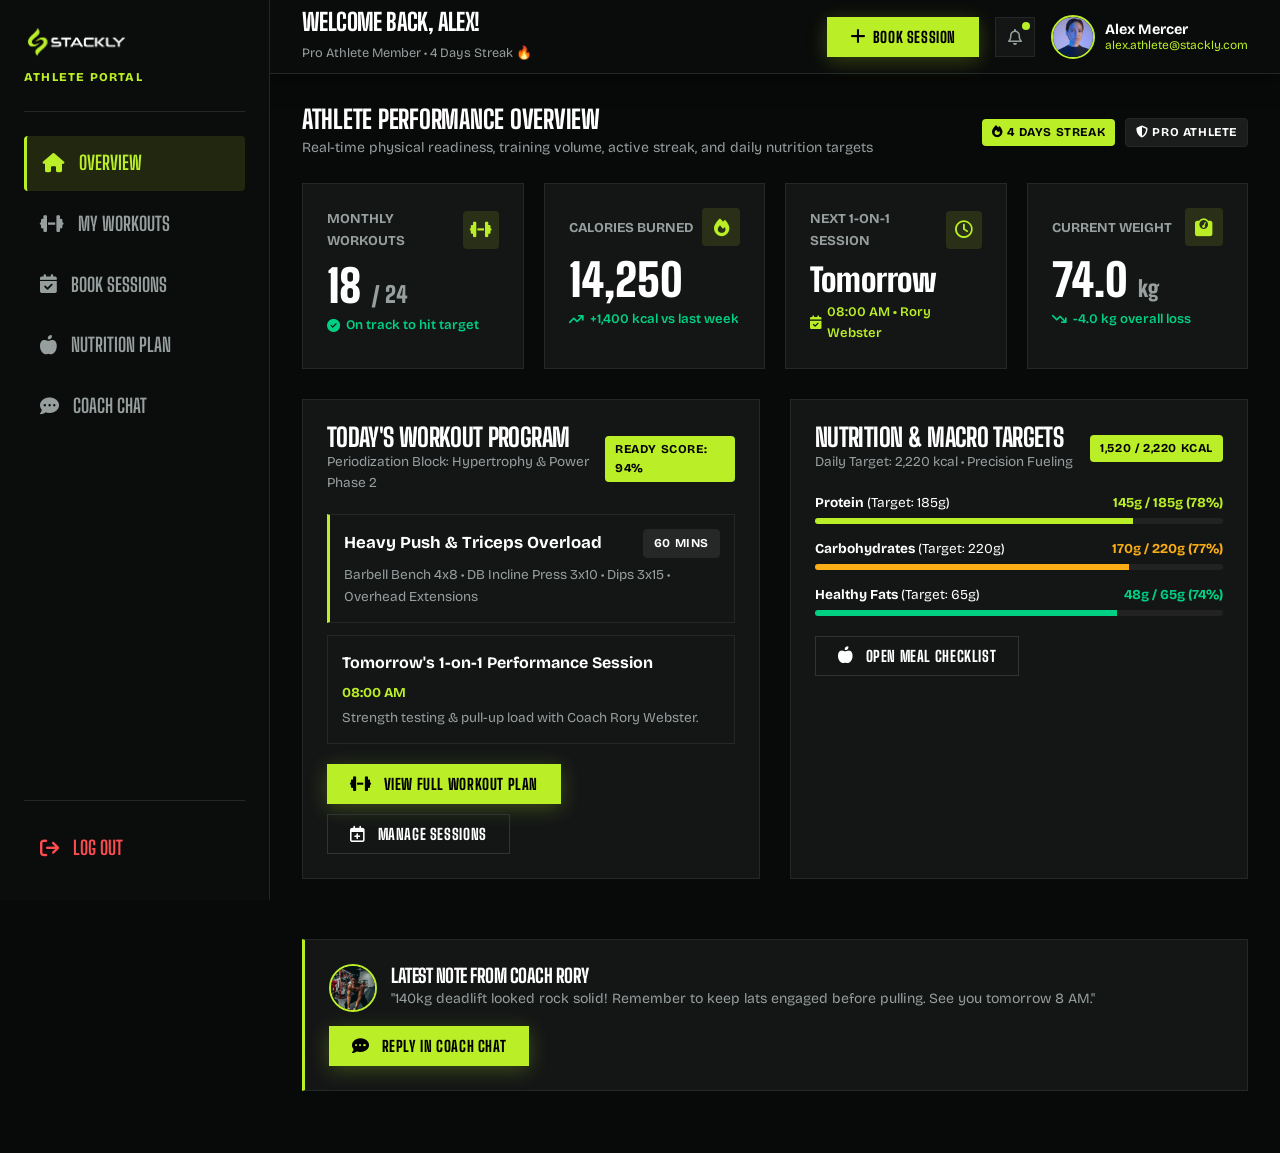
==== commit e2db0169: "Add files via upload" ====
--- a/customer-dashboard.html
+++ b/customer-dashboard.html
@@ -3,60 +3,56 @@
 <head>
   <meta charset="UTF-8">
   <meta name="viewport" content="width=device-width, initial-scale=1.0">
-  <title>Customer Portal – Stackly Fitness</title>
+  <title>Athlete Portal – Stackly Fitness</title>
   
   <link rel="preconnect" href="https://fonts.googleapis.com">
   <link rel="preconnect" href="https://fonts.gstatic.com" crossorigin>
   <link href="https://fonts.googleapis.com/css2?family=Big+Shoulders+Display:wght@400;600;700;800;900&family=Bricolage+Grotesque:opsz,wght@12..96,300;400;500;600;700;800&display=swap" rel="stylesheet">
-    <!-- Google Material Symbols Outlined -->
+  <!-- Google Material Symbols Outlined -->
   <link rel="stylesheet" href="https://fonts.googleapis.com/css2?family=Material+Symbols+Outlined:opsz,wght,FILL,GRAD@20..48,100..700,0..1,-50..200">
-<link rel="stylesheet" href="https://cdnjs.cloudflare.com/ajax/libs/font-awesome/6.5.1/css/all.min.css">
+  <link rel="stylesheet" href="https://cdnjs.cloudflare.com/ajax/libs/font-awesome/6.5.1/css/all.min.css">
   
   <link rel="stylesheet" href="css/style.css">
   <link rel="stylesheet" href="css/pages.css">
 </head>
-<body>
+<body class="dashboard-body">
+
+  <!-- Mobile Sidebar Backdrop Overlay -->
+  <div class="dash-sidebar-backdrop" id="sidebar-backdrop"></div>
 
   <div class="dashboard-layout">
     <!-- Sidebar -->
     <aside class="dashboard-sidebar">
       <div>
-        <div class="dashboard-logo-area">
-          <a href="index.html" class="site-logo">
-            <img src="images/stackly-logo-dark.webp" alt="Stackly Logo" style="height: 36px;">
-          </a>
-          <div style="font-size: 0.75rem; text-transform: uppercase; color: var(--color-primary); font-weight: 800; letter-spacing: 0.1em; margin-top: 8px;">
-            ATHLETE PORTAL
-          </div>
+        <div class="dashboard-logo-area" style="display: flex; align-items: flex-start; justify-content: space-between;">
+          <div>
+            <a href="index.html" class="site-logo">
+              <img src="images/stackly-logo-dark.webp" alt="Stackly Logo" style="height: 36px;">
+            </a>
+            <div style="font-size: 0.75rem; text-transform: uppercase; color: var(--color-primary); font-weight: 800; letter-spacing: 0.1em; margin-top: 8px;">
+              ATHLETE PORTAL
+            </div>
+          </div>
+          <button type="button" id="sidebar-close-btn" class="dash-sidebar-close-btn" aria-label="Close Navigation">
+            <i class="fa-solid fa-xmark"></i>
+          </button>
         </div>
 
         <nav class="dashboard-menu">
-          <a href="customer-dashboard.html" class="dash-menu-item active">
+          <a href="#overview-section" class="dash-menu-item active" data-tab="overview-section">
             <i class="fa-solid fa-house"></i> Overview
           </a>
-          <a href="#workouts-section" class="dash-menu-item">
+          <a href="#workouts-section" class="dash-menu-item" data-tab="workouts-section">
             <i class="fa-solid fa-dumbbell"></i> My Workouts
           </a>
-          <a href="trainers.html" class="dash-menu-item">
-            <i class="fa-solid fa-users"></i> Master Trainers
-          </a>
-          <a href="blog.html" class="dash-menu-item">
-            <i class="fa-solid fa-newspaper"></i> Blog &amp; Insights
-          </a>
-          <a href="#sessions-section" class="dash-menu-item">
+          <a href="#sessions-section" class="dash-menu-item" data-tab="sessions-section">
             <i class="fa-solid fa-calendar-check"></i> Book Sessions
           </a>
-          <a href="#nutrition-section" class="dash-menu-item">
+          <a href="#nutrition-section" class="dash-menu-item" data-tab="nutrition-section">
             <i class="fa-solid fa-apple-whole"></i> Nutrition Plan
           </a>
-          <a href="#chat-section" class="dash-menu-item">
+          <a href="#chat-section" class="dash-menu-item" data-tab="chat-section">
             <i class="fa-solid fa-comment-dots"></i> Coach Chat
-          </a>
-          <a href="shop.html" class="dash-menu-item">
-            <i class="fa-solid fa-cart-shopping"></i> Member Shop
-          </a>
-          <a href="admin-dashboard.html" class="dash-menu-item">
-            <i class="fa-solid fa-user-shield"></i> Admin View
           </a>
         </nav>
       </div>
@@ -74,31 +70,31 @@
     <main class="dashboard-main">
       <!-- Topbar -->
       <div class="dashboard-topbar">
-        <div style="display: flex; align-items: center; gap: 14px;">
-          <button id="sidebar-toggle-btn" class="btn btn-outline btn-sm" style="padding: 8px 12px;" aria-label="Toggle Navigation">
+        <div class="dash-topbar-left">
+          <button type="button" id="sidebar-toggle-btn" class="btn btn-outline btn-sm" style="padding: 8px 12px; flex-shrink: 0;" aria-label="Toggle Navigation">
             <i class="fa-solid fa-bars"></i>
           </button>
-          <div>
-            <h2 id="customer-greeting" style="font-size: 1.6rem; color: #fff; margin-bottom: 2px;">WELCOME BACK, ALEX!</h2>
+          <div style="min-width: 0;">
+            <h2 id="customer-greeting" style="font-size: 1.5rem; color: #fff; margin-bottom: 2px; line-height: 1.2;">WELCOME BACK, ALEX!</h2>
             <span id="customer-streak" style="font-size: 0.8rem; color: var(--color-text-light);">Pro Athlete Member • 4 Days Streak 🔥</span>
           </div>
         </div>
 
         <div class="dash-user-area">
-          <a href="404.html" id="btn-book-session-modal" class="btn btn-primary btn-sm" style="text-decoration: none;">
-            <i class="fa-solid fa-plus"></i> Book Session
-          </a>
-
-          <div id="customer-bell-btn" style="position: relative; width: 40px; height: 40px; display: flex; align-items: center; justify-content: center; background-color: var(--color-dark-surface); border: 1px solid var(--color-dark-border); cursor: pointer;" title="Notifications">
+          <button type="button" id="btn-book-session-modal" class="btn btn-primary btn-sm" style="display: inline-flex; align-items: center; gap: 6px; cursor: pointer;">
+            <i class="fa-solid fa-plus"></i> <span class="btn-text">Book Session</span>
+          </button>
+
+          <div id="customer-bell-btn" style="position: relative; width: 40px; height: 40px; display: flex; align-items: center; justify-content: center; background-color: var(--color-dark-surface); border: 1px solid var(--color-dark-border); cursor: pointer; flex-shrink: 0;" title="Notifications">
             <i class="fa-regular fa-bell"></i>
             <span style="position: absolute; top: 4px; right: 4px; width: 8px; height: 8px; background-color: var(--color-primary); border-radius: 50%;"></span>
           </div>
 
-          <div style="display: flex; align-items: center; gap: 10px;">
+          <div style="display: flex; align-items: center; gap: 10px; min-width: 0;">
             <img src="images/avatar-1.webp" alt="Alex Mercer" class="dash-avatar">
-            <div style="display: flex; flex-direction: column; justify-content: center; min-width: 0;">
-              <div id="customer-profile-name" style="font-weight: 700; color: #fff; font-size: 0.9rem; line-height: 1.2; white-space: nowrap; overflow: hidden; text-overflow: ellipsis; max-width: 180px;">Alex Mercer</div>
-              <div id="customer-profile-email" style="font-size: 0.75rem; color: var(--color-primary); line-height: 1.2; white-space: nowrap; overflow: hidden; text-overflow: ellipsis; max-width: 180px;">alex.athlete@stackly.com</div>
+            <div class="dash-profile-meta" style="display: flex; flex-direction: column; justify-content: center; min-width: 0;">
+              <div id="customer-profile-name" style="font-weight: 700; color: #fff; font-size: 0.9rem; line-height: 1.2; white-space: nowrap; overflow: hidden; text-overflow: ellipsis; max-width: 140px;">Alex Mercer</div>
+              <div id="customer-profile-email" style="font-size: 0.75rem; color: var(--color-primary); line-height: 1.2; white-space: nowrap; overflow: hidden; text-overflow: ellipsis; max-width: 160px;">alex.athlete@stackly.com</div>
             </div>
           </div>
         </div>
@@ -106,206 +102,604 @@
 
       <!-- Content Area -->
       <div class="dashboard-content">
-        <!-- Metrics Row -->
-        <div class="dash-metrics-grid">
-          <div class="metric-card">
-            <div class="metric-header">
-              <span class="text-muted" style="font-size: 0.85rem; text-transform: uppercase; font-weight: 700;">Monthly Workouts</span>
-              <div class="metric-icon"><i class="fa-solid fa-dumbbell"></i></div>
-            </div>
-            <div class="metric-value">18 <span style="font-size: 1.4rem; color: var(--color-text-light);">/ 24</span></div>
-            <div class="metric-change up"><i class="fa-solid fa-circle-check"></i> On track to hit target</div>
-          </div>
-
-          <div class="metric-card">
-            <div class="metric-header">
-              <span class="text-muted" style="font-size: 0.85rem; text-transform: uppercase; font-weight: 700;">Calories Burned</span>
-              <div class="metric-icon"><i class="fa-solid fa-fire"></i></div>
-            </div>
-            <div class="metric-value">14,250</div>
-            <div class="metric-change up"><i class="fa-solid fa-arrow-trend-up"></i> +1,400 kcal vs last week</div>
-          </div>
-
-          <div class="metric-card">
-            <div class="metric-header">
-              <span class="text-muted" style="font-size: 0.85rem; text-transform: uppercase; font-weight: 700;">Next 1-on-1 Session</span>
-              <div class="metric-icon"><i class="fa-regular fa-clock"></i></div>
-            </div>
-            <div class="metric-value" style="font-size: 2rem;">Tomorrow</div>
-            <div class="metric-change" style="color: var(--color-primary);">08:00 AM • Rory Webster</div>
-          </div>
-
-          <div class="metric-card">
-            <div class="metric-header">
-              <span class="text-muted" style="font-size: 0.85rem; text-transform: uppercase; font-weight: 700;">Current Weight</span>
-              <div class="metric-icon"><i class="fa-solid fa-weight-scale"></i></div>
-            </div>
-            <div class="metric-value">74.0 <span style="font-size: 1.4rem; color: var(--color-text-light);">kg</span></div>
-            <div class="metric-change up"><i class="fa-solid fa-arrow-trend-down"></i> -4.0 kg overall loss</div>
-          </div>
-        </div>
-
-        <!-- Visual Progression Chart -->
-        <div id="workouts-section" class="chart-box">
-          <div class="dash-card-header">
+
+        <!-- ================= 1. OVERVIEW SECTION ================= -->
+        <section id="overview-section" class="dash-tab-content active">
+          <div class="dash-section-header" style="display: flex; justify-content: space-between; align-items: center; margin-bottom: 24px; flex-wrap: wrap; gap: 12px;">
             <div>
-              <h3 class="dash-card-title">YOUR 8-WEEK PROGRESSION MATRIX</h3>
-              <p style="font-size: 0.85rem; color: var(--color-text-light);">Strength overload index (green) vs body weight decline (dashed white)</p>
-            </div>
-            <div style="display: flex; gap: 16px; font-size: 0.85rem; align-items: center;">
-              <span><span style="display:inline-block; width: 14px; height: 3px; background-color: var(--color-primary); vertical-align: middle; margin-right: 4px;"></span> Strength Index</span>
-              <span><span style="display:inline-block; width: 14px; height: 2px; border-top: 2px dashed #fff; vertical-align: middle; margin-right: 4px;"></span> Body Weight (kg)</span>
-            </div>
-          </div>
-          <div id="customer-progression-chart" class="svg-chart-wrap">
-            <!-- Injected by js/dashboard.js -->
-          </div>
-        </div>
-
-        <!-- Upcoming Sessions & Meal Checklist Row -->
-        <div class="dash-two-col-unequal">
-          <!-- Upcoming Sessions -->
-          <div id="sessions-section" class="dash-table-card">
+              <h2 class="dash-section-title" style="font-size: 1.6rem; color: #fff; margin-bottom: 4px;">ATHLETE PERFORMANCE OVERVIEW</h2>
+              <p class="dash-section-subtitle" style="font-size: 0.88rem; color: var(--color-text-light); margin: 0;">Real-time physical readiness, training volume, active streak, and daily nutrition targets</p>
+            </div>
+            <div style="display: flex; align-items: center; gap: 10px; flex-wrap: wrap;">
+              <span class="badge badge-lime"><i class="fa-solid fa-fire fa-beat"></i> 4 DAYS STREAK</span>
+              <span class="badge badge-dark"><i class="fa-solid fa-shield-halved"></i> PRO ATHLETE</span>
+            </div>
+          </div>
+
+          <!-- Metrics Row -->
+          <div class="dash-metrics-grid">
+            <div class="metric-card">
+              <div class="metric-header">
+                <span class="text-muted" style="font-size: 0.85rem; text-transform: uppercase; font-weight: 700;">Monthly Workouts</span>
+                <div class="metric-icon"><i class="fa-solid fa-dumbbell"></i></div>
+              </div>
+              <div class="metric-value">18 <span style="font-size: 1.4rem; color: var(--color-text-light);">/ 24</span></div>
+              <div class="metric-change up"><i class="fa-solid fa-circle-check"></i> On track to hit target</div>
+            </div>
+
+            <div class="metric-card">
+              <div class="metric-header">
+                <span class="text-muted" style="font-size: 0.85rem; text-transform: uppercase; font-weight: 700;">Calories Burned</span>
+                <div class="metric-icon"><i class="fa-solid fa-fire"></i></div>
+              </div>
+              <div class="metric-value">14,250</div>
+              <div class="metric-change up"><i class="fa-solid fa-arrow-trend-up"></i> +1,400 kcal vs last week</div>
+            </div>
+
+            <div class="metric-card">
+              <div class="metric-header">
+                <span class="text-muted" style="font-size: 0.85rem; text-transform: uppercase; font-weight: 700;">Next 1-on-1 Session</span>
+                <div class="metric-icon"><i class="fa-regular fa-clock"></i></div>
+              </div>
+              <div class="metric-value" style="font-size: 2rem;">Tomorrow</div>
+              <div class="metric-change" style="color: var(--color-primary);"><i class="fa-solid fa-calendar-check"></i> 08:00 AM • Rory Webster</div>
+            </div>
+
+            <div class="metric-card">
+              <div class="metric-header">
+                <span class="text-muted" style="font-size: 0.85rem; text-transform: uppercase; font-weight: 700;">Current Weight</span>
+                <div class="metric-icon"><i class="fa-solid fa-weight-scale"></i></div>
+              </div>
+              <div class="metric-value">74.0 <span style="font-size: 1.4rem; color: var(--color-text-light);">kg</span></div>
+              <div class="metric-change up"><i class="fa-solid fa-arrow-trend-down"></i> -4.0 kg overall loss</div>
+            </div>
+          </div>
+
+          <!-- Overview 2-Column Summary Cards -->
+          <div class="dash-two-col">
+            <!-- Today's Training Schedule & Readiness -->
+            <div class="dash-table-card">
+              <div class="dash-card-header">
+                <div>
+                  <h3 class="dash-card-title">TODAY'S WORKOUT PROGRAM</h3>
+                  <p style="font-size: 0.85rem; color: var(--color-text-light); margin: 0;">Periodization Block: Hypertrophy &amp; Power Phase 2</p>
+                </div>
+                <span class="badge badge-lime">Ready Score: 94%</span>
+              </div>
+
+              <div style="display: flex; flex-direction: column; gap: 12px; margin-bottom: 20px;">
+                <div style="padding: 14px; background-color: var(--color-dark-surface); border: 1px solid var(--color-dark-border); border-left: 3px solid var(--color-primary);">
+                  <div style="display: flex; justify-content: space-between; align-items: center; margin-bottom: 6px; flex-wrap: wrap; gap: 6px;">
+                    <strong style="color: #fff; font-size: 1.05rem;">Heavy Push &amp; Triceps Overload</strong>
+                    <span class="badge badge-dark">60 Mins</span>
+                  </div>
+                  <div style="font-size: 0.85rem; color: var(--color-text-light);">Barbell Bench 4x8 • DB Incline Press 3x10 • Dips 3x15 • Overhead Extensions</div>
+                </div>
+
+                <div style="padding: 14px; background-color: var(--color-dark-surface); border: 1px solid var(--color-dark-border);">
+                  <div style="display: flex; justify-content: space-between; align-items: center; margin-bottom: 4px; flex-wrap: wrap; gap: 6px;">
+                    <strong style="color: #fff;">Tomorrow's 1-on-1 Performance Session</strong>
+                    <span class="text-lime" style="font-size: 0.85rem; font-weight: 700;">08:00 AM</span>
+                  </div>
+                  <div style="font-size: 0.85rem; color: var(--color-text-light);">Strength testing &amp; pull-up load with Coach Rory Webster.</div>
+                </div>
+              </div>
+
+              <div style="display: flex; gap: 10px; flex-wrap: wrap;">
+                <button type="button" class="btn btn-primary btn-sm btn-tab-switch" data-tab="workouts-section">
+                  <i class="fa-solid fa-dumbbell"></i> View Full Workout Plan
+                </button>
+                <button type="button" class="btn btn-outline btn-sm btn-tab-switch" data-tab="sessions-section">
+                  <i class="fa-regular fa-calendar-plus"></i> Manage Sessions
+                </button>
+              </div>
+            </div>
+
+            <!-- Daily Nutrition & Macro Matrix Summary -->
+            <div class="dash-table-card">
+              <div class="dash-card-header">
+                <div>
+                  <h3 class="dash-card-title">NUTRITION &amp; MACRO TARGETS</h3>
+                  <p style="font-size: 0.85rem; color: var(--color-text-light); margin: 0;">Daily Target: 2,220 kcal • Precision Fueling</p>
+                </div>
+                <span class="badge badge-lime" id="overview-cals-badge">1,520 / 2,220 kcal</span>
+              </div>
+
+              <div style="display: flex; flex-direction: column; gap: 14px; margin-bottom: 20px;">
+                <!-- Protein Bar -->
+                <div>
+                  <div style="display: flex; justify-content: space-between; font-size: 0.85rem; margin-bottom: 4px;">
+                    <span style="color: #fff;"><strong>Protein</strong> (Target: 185g)</span>
+                    <span class="text-lime" style="font-weight: 700;">145g / 185g (78%)</span>
+                  </div>
+                  <div style="width: 100%; height: 6px; background-color: #222; border-radius: 3px; overflow: hidden;">
+                    <div style="width: 78%; height: 100%; background-color: var(--color-primary);"></div>
+                  </div>
+                </div>
+
+                <!-- Carbs Bar -->
+                <div>
+                  <div style="display: flex; justify-content: space-between; font-size: 0.85rem; margin-bottom: 4px;">
+                    <span style="color: #fff;"><strong>Carbohydrates</strong> (Target: 220g)</span>
+                    <span style="color: #faad14; font-weight: 700;">170g / 220g (77%)</span>
+                  </div>
+                  <div style="width: 100%; height: 6px; background-color: #222; border-radius: 3px; overflow: hidden;">
+                    <div style="width: 77%; height: 100%; background-color: #faad14;"></div>
+                  </div>
+                </div>
+
+                <!-- Fats Bar -->
+                <div>
+                  <div style="display: flex; justify-content: space-between; font-size: 0.85rem; margin-bottom: 4px;">
+                    <span style="color: #fff;"><strong>Healthy Fats</strong> (Target: 65g)</span>
+                    <span style="color: #00d084; font-weight: 700;">48g / 65g (74%)</span>
+                  </div>
+                  <div style="width: 100%; height: 6px; background-color: #222; border-radius: 3px; overflow: hidden;">
+                    <div style="width: 74%; height: 100%; background-color: #00d084;"></div>
+                  </div>
+                </div>
+              </div>
+
+              <div style="display: flex; gap: 10px; flex-wrap: wrap;">
+                <button type="button" class="btn btn-outline btn-sm btn-tab-switch" data-tab="nutrition-section">
+                  <i class="fa-solid fa-apple-whole"></i> Open Meal Checklist
+                </button>
+              </div>
+            </div>
+          </div>
+
+          <!-- Coach Communication Callout -->
+          <div class="dash-table-card" style="border-left: 3px solid var(--color-primary);">
+            <div style="display: flex; align-items: center; justify-content: space-between; flex-wrap: wrap; gap: 14px;">
+              <div style="display: flex; align-items: center; gap: 14px; min-width: 0;">
+                <img src="images/trainer-1.webp" alt="Coach Rory" style="width: 48px; height: 48px; border-radius: 50%; object-fit: cover; border: 2px solid var(--color-primary); flex-shrink: 0;">
+                <div style="min-width: 0;">
+                  <h4 style="font-size: 1.2rem; color: #fff; margin-bottom: 2px;">LATEST NOTE FROM COACH RORY</h4>
+                  <p style="font-size: 0.88rem; color: var(--color-text-light); margin: 0;">"140kg deadlift looked rock solid! Remember to keep lats engaged before pulling. See you tomorrow 8 AM."</p>
+                </div>
+              </div>
+              <button type="button" class="btn btn-primary btn-sm btn-tab-switch" data-tab="chat-section">
+                <i class="fa-solid fa-comment-dots"></i> Reply in Coach Chat
+              </button>
+            </div>
+          </div>
+        </section>
+
+        <!-- ================= 2. WORKOUTS SECTION ================= -->
+        <section id="workouts-section" class="dash-tab-content">
+          <div class="dash-section-header" style="display: flex; justify-content: space-between; align-items: center; margin-bottom: 24px; flex-wrap: wrap; gap: 12px;">
+            <div>
+              <h2 class="dash-section-title" style="font-size: 1.6rem; color: #fff; margin-bottom: 4px;">ATHLETE WORKOUT MATRIX &amp; PROGRESSION</h2>
+              <p class="dash-section-subtitle" style="font-size: 0.88rem; color: var(--color-text-light); margin: 0;">Periodized training regimen, strength overload trajectory, and personal lifting records</p>
+            </div>
+            <div style="display: flex; align-items: center; gap: 10px;">
+              <span class="badge badge-lime"><i class="fa-solid fa-trophy"></i> 4 PRs THIS CYCLE</span>
+            </div>
+          </div>
+
+          <!-- Visual Progression Chart -->
+          <div class="chart-box">
+            <div class="dash-card-header">
+              <div>
+                <h3 class="dash-card-title">YOUR 8-WEEK PROGRESSION MATRIX</h3>
+                <p style="font-size: 0.85rem; color: var(--color-text-light); margin: 0;">Strength overload index (green) vs body weight decline (dashed white)</p>
+              </div>
+              <div style="display: flex; gap: 16px; font-size: 0.85rem; align-items: center; flex-wrap: wrap;">
+                <span><span style="display:inline-block; width: 14px; height: 3px; background-color: var(--color-primary); vertical-align: middle; margin-right: 4px;"></span> Strength Index</span>
+                <span><span style="display:inline-block; width: 14px; height: 2px; border-top: 2px dashed #fff; vertical-align: middle; margin-right: 4px;"></span> Body Weight (kg)</span>
+              </div>
+            </div>
+            <div id="customer-progression-chart" class="svg-chart-wrap">
+              <!-- Injected by js/dashboard.js -->
+            </div>
+          </div>
+
+          <!-- Personal Records Row -->
+          <div class="dash-pr-grid" style="display: grid; grid-template-columns: repeat(auto-fit, minmax(200px, 1fr)); gap: 14px; margin-bottom: 24px;">
+            <div style="background-color: var(--color-dark-surface); border: 1px solid var(--color-dark-border); padding: 16px; border-left: 3px solid var(--color-primary);">
+              <div style="font-size: 0.8rem; text-transform: uppercase; color: var(--color-text-light); font-weight: 700;">Deadlift PR</div>
+              <div style="font-size: 2rem; font-family: var(--font-heading); color: #fff; font-weight: 900;">140.0 <span style="font-size: 1rem; color: var(--color-primary);">kg</span></div>
+              <div style="font-size: 0.75rem; color: var(--color-success);"><i class="fa-solid fa-arrow-trend-up"></i> +10kg PR logged this week</div>
+            </div>
+            <div style="background-color: var(--color-dark-surface); border: 1px solid var(--color-dark-border); padding: 16px;">
+              <div style="font-size: 0.8rem; text-transform: uppercase; color: var(--color-text-light); font-weight: 700;">Back Squat PR</div>
+              <div style="font-size: 2rem; font-family: var(--font-heading); color: #fff; font-weight: 900;">125.0 <span style="font-size: 1rem; color: var(--color-text-light);">kg</span></div>
+              <div style="font-size: 0.75rem; color: var(--color-text-light);">Verified by Rory Webster</div>
+            </div>
+            <div style="background-color: var(--color-dark-surface); border: 1px solid var(--color-dark-border); padding: 16px;">
+              <div style="font-size: 0.8rem; text-transform: uppercase; color: var(--color-text-light); font-weight: 700;">Bench Press PR</div>
+              <div style="font-size: 2rem; font-family: var(--font-heading); color: #fff; font-weight: 900;">105.0 <span style="font-size: 1rem; color: var(--color-text-light);">kg</span></div>
+              <div style="font-size: 0.75rem; color: var(--color-success);"><i class="fa-solid fa-arrow-trend-up"></i> +5kg PR this month</div>
+            </div>
+            <div style="background-color: var(--color-dark-surface); border: 1px solid var(--color-dark-border); padding: 16px;">
+              <div style="font-size: 0.8rem; text-transform: uppercase; color: var(--color-text-light); font-weight: 700;">Overhead Press</div>
+              <div style="font-size: 2rem; font-family: var(--font-heading); color: #fff; font-weight: 900;">72.5 <span style="font-size: 1rem; color: var(--color-text-light);">kg</span></div>
+              <div style="font-size: 0.75rem; color: var(--color-text-light);">Clean strict form</div>
+            </div>
+          </div>
+
+          <!-- Weekly Training Split & Workout Log Form -->
+          <div class="dash-two-col">
+            <!-- Weekly Training Routine Schedule -->
+            <div class="dash-table-card">
+              <div class="dash-card-header">
+                <h3 class="dash-card-title">WEEKLY PERIODIZATION SPLIT</h3>
+                <span class="badge badge-lime">Phase 2 Active</span>
+              </div>
+              <div style="display: flex; flex-direction: column; gap: 10px;">
+                <div style="padding: 12px; background-color: var(--color-dark-surface); border: 1px solid var(--color-dark-border); display: flex; justify-content: space-between; align-items: center;">
+                  <div>
+                    <strong style="color: var(--color-primary); font-size: 0.85rem; text-transform: uppercase;">Monday</strong>
+                    <div style="color: #fff; font-weight: 600;">Upper Body Heavy Push (Chest/Delts)</div>
+                  </div>
+                  <span class="badge badge-dark">Completed</span>
+                </div>
+                <div style="padding: 12px; background-color: var(--color-dark-surface); border: 1px solid var(--color-dark-border); border-left: 3px solid var(--color-primary); display: flex; justify-content: space-between; align-items: center;">
+                  <div>
+                    <strong style="color: var(--color-primary); font-size: 0.85rem; text-transform: uppercase;">Tuesday (Today)</strong>
+                    <div style="color: #fff; font-weight: 600;">Heavy Pull &amp; Deadlift Progression (140kg)</div>
+                  </div>
+                  <span class="badge badge-lime">Today</span>
+                </div>
+                <div style="padding: 12px; background-color: var(--color-dark-surface); border: 1px solid var(--color-dark-border); display: flex; justify-content: space-between; align-items: center;">
+                  <div>
+                    <strong style="color: var(--color-primary); font-size: 0.85rem; text-transform: uppercase;">Wednesday</strong>
+                    <div style="color: #fff; font-weight: 600;">Athletic Mobility, Handstand Drills &amp; Sauna</div>
+                  </div>
+                  <span style="color: var(--color-text-light); font-size: 0.8rem;">Scheduled</span>
+                </div>
+                <div style="padding: 12px; background-color: var(--color-dark-surface); border: 1px solid var(--color-dark-border); display: flex; justify-content: space-between; align-items: center;">
+                  <div>
+                    <strong style="color: var(--color-primary); font-size: 0.85rem; text-transform: uppercase;">Thursday</strong>
+                    <div style="color: #fff; font-weight: 600;">Lower Body Strength (Squats &amp; Split Squats)</div>
+                  </div>
+                  <span style="color: var(--color-text-light); font-size: 0.8rem;">Scheduled</span>
+                </div>
+                <div style="padding: 12px; background-color: var(--color-dark-surface); border: 1px solid var(--color-dark-border); display: flex; justify-content: space-between; align-items: center;">
+                  <div>
+                    <strong style="color: var(--color-primary); font-size: 0.85rem; text-transform: uppercase;">Friday</strong>
+                    <div style="color: #fff; font-weight: 600;">MetCon Conditioning &amp; Prowler Sled Sprints</div>
+                  </div>
+                  <span style="color: var(--color-text-light); font-size: 0.8rem;">Scheduled</span>
+                </div>
+              </div>
+            </div>
+
+            <!-- Quick Exercise Log Form -->
+            <div class="dash-table-card">
+              <div class="dash-card-header">
+                <h3 class="dash-card-title">LOG TODAY'S EXERCISE SET</h3>
+                <span class="badge badge-dark"><i class="fa-solid fa-pen"></i> Daily Log</span>
+              </div>
+              <form id="workout-log-form" novalidate>
+                <div class="form-group" style="margin-bottom: 12px;">
+                  <label class="form-label" style="font-size: 0.85rem;">Exercise Name</label>
+                  <input type="text" id="log-exercise-name" class="form-control" placeholder="e.g. Barbell Incline Press" required>
+                </div>
+                <div class="workout-form-inputs-grid" style="display: grid; grid-template-columns: 1fr 1fr 1fr; gap: 10px; margin-bottom: 14px;">
+                  <div>
+                    <label class="form-label" style="font-size: 0.85rem;">Sets</label>
+                    <input type="number" id="log-exercise-sets" class="form-control" value="4" min="1">
+                  </div>
+                  <div>
+                    <label class="form-label" style="font-size: 0.85rem;">Reps</label>
+                    <input type="number" id="log-exercise-reps" class="form-control" value="10" min="1">
+                  </div>
+                  <div>
+                    <label class="form-label" style="font-size: 0.85rem;">Weight (kg)</label>
+                    <input type="number" id="log-exercise-weight" class="form-control" value="85" step="0.5">
+                  </div>
+                </div>
+                <button type="submit" class="btn btn-primary btn-sm" style="width: 100%; cursor: pointer;">
+                  <i class="fa-solid fa-check"></i> Save Exercise to Workout Log
+                </button>
+              </form>
+
+              <!-- Recently logged preview -->
+              <div style="margin-top: 20px;">
+                <div style="font-size: 0.85rem; text-transform: uppercase; color: var(--color-text-light); font-weight: 700; margin-bottom: 8px;">Recent Entries</div>
+                <div id="workout-logged-list" style="display: flex; flex-direction: column; gap: 8px;">
+                  <div style="display: flex; justify-content: space-between; font-size: 0.85rem; padding: 8px 10px; background: var(--color-dark-surface); border: 1px solid var(--color-dark-border);">
+                    <span style="color: #fff;"><strong>Deadlift:</strong> 5 sets × 5 reps</span>
+                    <span class="text-lime" style="font-weight: 700;">140.0 kg</span>
+                  </div>
+                  <div style="display: flex; justify-content: space-between; font-size: 0.85rem; padding: 8px 10px; background: var(--color-dark-surface); border: 1px solid var(--color-dark-border);">
+                    <span style="color: #fff;"><strong>Weighted Pull-ups:</strong> 4 sets × 8 reps</span>
+                    <span class="text-lime" style="font-weight: 700;">+20.0 kg</span>
+                  </div>
+                </div>
+              </div>
+            </div>
+          </div>
+        </section>
+
+        <!-- ================= 3. SESSIONS SECTION ================= -->
+        <section id="sessions-section" class="dash-tab-content">
+          <div class="dash-section-header" style="display: flex; justify-content: space-between; align-items: center; margin-bottom: 24px; flex-wrap: wrap; gap: 12px;">
+            <div>
+              <h2 class="dash-section-title" style="font-size: 1.6rem; color: #fff; margin-bottom: 4px;">SCHEDULED SESSIONS &amp; COACH BOOKING</h2>
+              <p class="dash-section-subtitle" style="font-size: 0.88rem; color: var(--color-text-light); margin: 0;">Book dedicated 1-on-1 performance coaching, specialist clinic slots, and recovery rooms</p>
+            </div>
+            <button type="button" id="btn-trigger-book-inline" class="btn btn-primary btn-sm" style="cursor: pointer;">
+              <i class="fa-solid fa-plus"></i> Book New Session
+            </button>
+          </div>
+
+          <!-- Upcoming Sessions Card -->
+          <div class="dash-table-card">
             <div class="dash-card-header">
               <h3 class="dash-card-title">UPCOMING SCHEDULED SESSIONS</h3>
-              <a href="404.html" class="btn btn-outline btn-sm" style="text-decoration: none;">
-                View Calendar
-              </a>
+              <span class="badge badge-lime">3 Confirmed</span>
             </div>
 
             <div id="sessions-list-container" style="display: flex; flex-direction: column; gap: 14px;">
               <!-- Session 1 -->
-              <div class="session-item-card" style="display: flex; justify-content: space-between; align-items: center; padding: 16px; background-color: var(--color-dark-surface); border: 1px solid var(--color-dark-border);">
-                <div style="display: flex; align-items: center; gap: 14px;">
-                  <img src="images/trainer-1.webp" alt="Rory Webster" style="width: 44px; height: 44px; border-radius: 50%; object-fit: cover;">
-                  <div>
-                    <h5 style="font-size: 1.2rem; color: #fff; margin-bottom: 2px;">Strength &amp; Conditioning (1-on-1)</h5>
-                    <div style="font-size: 0.85rem; color: var(--color-primary);">Tomorrow • 08:00 AM - 09:00 AM</div>
-                  </div>
-                </div>
-                <div style="display: flex; gap: 8px;">
-                  <a href="404.html" class="btn btn-outline btn-sm" title="Confirm on Calendar"><i class="fa-regular fa-calendar-check"></i></a>
+              <div class="session-item-card" style="display: flex; justify-content: space-between; align-items: center; padding: 16px; background-color: var(--color-dark-surface); border: 1px solid var(--color-dark-border); border-left: 3px solid var(--color-primary);">
+                <div style="display: flex; align-items: center; gap: 14px; min-width: 0;">
+                  <img src="images/trainer-1.webp" alt="Rory Webster" style="width: 44px; height: 44px; border-radius: 50%; object-fit: cover; flex-shrink: 0;">
+                  <div style="min-width: 0;">
+                    <h5 style="font-size: 1.15rem; color: #fff; margin-bottom: 2px;">Strength &amp; Conditioning (1-on-1)</h5>
+                    <div style="font-size: 0.85rem; color: var(--color-primary);">Tomorrow • 08:00 AM - 09:00 AM • Coach Rory Webster</div>
+                  </div>
+                </div>
+                <div style="display: flex; gap: 8px; flex-shrink: 0;">
+                  <button type="button" class="btn btn-outline btn-sm btn-reschedule-session" title="Reschedule Session">
+                    <i class="fa-solid fa-calendar"></i> Reschedule
+                  </button>
+                  <button type="button" class="btn btn-outline btn-sm btn-cancel-session" style="color: var(--color-danger); border-color: rgba(255,77,79,0.3);" title="Cancel Session">
+                    <i class="fa-solid fa-xmark"></i>
+                  </button>
                 </div>
               </div>
 
               <!-- Session 2 -->
               <div class="session-item-card" style="display: flex; justify-content: space-between; align-items: center; padding: 16px; background-color: var(--color-dark-surface); border: 1px solid var(--color-dark-border);">
-                <div style="display: flex; align-items: center; gap: 14px;">
-                  <img src="images/trainer-3.webp" alt="Adam Walker" style="width: 44px; height: 44px; border-radius: 50%; object-fit: cover;">
-                  <div>
-                    <h5 style="font-size: 1.2rem; color: #fff; margin-bottom: 2px;">Calisthenics &amp; Handstand Clinic</h5>
-                    <div style="font-size: 0.85rem; color: var(--color-text-light);">Thursday • 06:00 PM - 07:15 PM</div>
-                  </div>
-                </div>
-                <div style="display: flex; gap: 8px;">
-                  <a href="404.html" class="btn btn-outline btn-sm" title="Confirm on Calendar"><i class="fa-regular fa-calendar-check"></i></a>
+                <div style="display: flex; align-items: center; gap: 14px; min-width: 0;">
+                  <img src="images/trainer-3.webp" alt="Adam Walker" style="width: 44px; height: 44px; border-radius: 50%; object-fit: cover; flex-shrink: 0;">
+                  <div style="min-width: 0;">
+                    <h5 style="font-size: 1.15rem; color: #fff; margin-bottom: 2px;">Calisthenics &amp; Handstand Clinic</h5>
+                    <div style="font-size: 0.85rem; color: var(--color-text-light);">Thursday • 06:00 PM - 07:15 PM • Coach Adam Walker</div>
+                  </div>
+                </div>
+                <div style="display: flex; gap: 8px; flex-shrink: 0;">
+                  <button type="button" class="btn btn-outline btn-sm btn-reschedule-session" title="Reschedule Session">
+                    <i class="fa-solid fa-calendar"></i> Reschedule
+                  </button>
+                  <button type="button" class="btn btn-outline btn-sm btn-cancel-session" style="color: var(--color-danger); border-color: rgba(255,77,79,0.3);" title="Cancel Session">
+                    <i class="fa-solid fa-xmark"></i>
+                  </button>
                 </div>
               </div>
 
               <!-- Session 3 -->
               <div class="session-item-card" style="display: flex; justify-content: space-between; align-items: center; padding: 16px; background-color: var(--color-dark-surface); border: 1px solid var(--color-dark-border);">
-                <div style="display: flex; align-items: center; gap: 14px;">
-                  <img src="images/trainer-4.webp" alt="Elena Rostova" style="width: 44px; height: 44px; border-radius: 50%; object-fit: cover;">
-                  <div>
-                    <h5 style="font-size: 1.2rem; color: #fff; margin-bottom: 2px;">Deep Mobility &amp; Sauna Recovery</h5>
-                    <div style="font-size: 0.85rem; color: var(--color-text-light);">Saturday • 10:30 AM - 11:30 AM</div>
-                  </div>
-                </div>
-                <div style="display: flex; gap: 8px;">
-                  <a href="404.html" class="btn btn-outline btn-sm" title="Confirm on Calendar"><i class="fa-regular fa-calendar-check"></i></a>
-                </div>
-              </div>
-            </div>
-          </div>
-
-          <!-- Daily Meal & Nutrition Plan Checklist -->
-          <div id="nutrition-section" class="dash-table-card">
+                <div style="display: flex; align-items: center; gap: 14px; min-width: 0;">
+                  <img src="images/trainer-4.webp" alt="Elena Rostova" style="width: 44px; height: 44px; border-radius: 50%; object-fit: cover; flex-shrink: 0;">
+                  <div style="min-width: 0;">
+                    <h5 style="font-size: 1.15rem; color: #fff; margin-bottom: 2px;">Deep Mobility &amp; Sauna Recovery</h5>
+                    <div style="font-size: 0.85rem; color: var(--color-text-light);">Saturday • 10:30 AM - 11:30 AM • Coach Elena Rostova</div>
+                  </div>
+                </div>
+                <div style="display: flex; gap: 8px; flex-shrink: 0;">
+                  <button type="button" class="btn btn-outline btn-sm btn-reschedule-session" title="Reschedule Session">
+                    <i class="fa-solid fa-calendar"></i> Reschedule
+                  </button>
+                  <button type="button" class="btn btn-outline btn-sm btn-cancel-session" style="color: var(--color-danger); border-color: rgba(255,77,79,0.3);" title="Cancel Session">
+                    <i class="fa-solid fa-xmark"></i>
+                  </button>
+                </div>
+              </div>
+            </div>
+          </div>
+
+          <!-- Completed Past Sessions History -->
+          <div class="dash-table-card">
+            <div class="dash-card-header">
+              <h3 class="dash-card-title">RECENT COMPLETED SESSIONS &amp; FEEDBACK</h3>
+              <span class="badge badge-dark">Past 30 Days</span>
+            </div>
+            <div style="overflow-x: auto;">
+              <table class="dash-table">
+                <thead>
+                  <tr>
+                    <th>Date &amp; Time</th>
+                    <th>Session Focus</th>
+                    <th>Coach</th>
+                    <th>Status</th>
+                    <th>Coach Note</th>
+                  </tr>
+                </thead>
+                <tbody>
+                  <tr>
+                    <td>Monday • 08:00 AM</td>
+                    <td><strong>Olympic Lifting &amp; Cleans</strong></td>
+                    <td>Madelyn Donin</td>
+                    <td><span class="status-badge status-active">Completed</span></td>
+                    <td style="color: var(--color-text-light);">Excellent bar turnover, hips extended fully.</td>
+                  </tr>
+                  <tr>
+                    <td>Last Friday • 05:30 PM</td>
+                    <td><strong>High-Intensity Conditioning</strong></td>
+                    <td>Rory Webster</td>
+                    <td><span class="status-badge status-active">Completed</span></td>
+                    <td style="color: var(--color-text-light);">Hit all intervals under target threshold.</td>
+                  </tr>
+                  <tr>
+                    <td>Last Wednesday • 10:00 AM</td>
+                    <td><strong>Hamstring &amp; Hip Rehab</strong></td>
+                    <td>Elena Rostova</td>
+                    <td><span class="status-badge status-active">Completed</span></td>
+                    <td style="color: var(--color-text-light);">Hip asymmetry resolved; cleared for full deadlifts.</td>
+                  </tr>
+                </tbody>
+              </table>
+            </div>
+          </div>
+        </section>
+
+        <!-- ================= 4. NUTRITION SECTION ================= -->
+        <section id="nutrition-section" class="dash-tab-content">
+          <div class="dash-section-header" style="display: flex; justify-content: space-between; align-items: center; margin-bottom: 24px; flex-wrap: wrap; gap: 12px;">
+            <div>
+              <h2 class="dash-section-title" style="font-size: 1.6rem; color: #fff; margin-bottom: 4px;">TODAY'S MACRO MATRIX &amp; NUTRITION PLAN</h2>
+              <p class="dash-section-subtitle" style="font-size: 0.88rem; color: var(--color-text-light); margin: 0;">Fueling protocol engineered for lean muscle synthesis, recovery, and metabolic endurance</p>
+            </div>
+            <div style="display: flex; align-items: center; gap: 10px;">
+              <div id="calories-consumed" class="badge badge-lime" style="font-size: 0.95rem;">
+                0 kcal
+              </div>
+            </div>
+          </div>
+
+          <!-- Macro Targets Cards -->
+          <div class="dash-macro-grid" style="display: grid; grid-template-columns: repeat(auto-fit, minmax(200px, 1fr)); gap: 14px; margin-bottom: 24px;">
+            <div style="background-color: var(--color-dark-surface); border: 1px solid var(--color-dark-border); padding: 16px; border-left: 3px solid var(--color-primary);">
+              <div style="font-size: 0.8rem; text-transform: uppercase; color: var(--color-text-light); font-weight: 700;">Daily Calorie Budget</div>
+              <div style="font-size: 2rem; font-family: var(--font-heading); color: #fff; font-weight: 900;">2,220 <span style="font-size: 1rem; color: var(--color-primary);">kcal</span></div>
+              <div style="font-size: 0.75rem; color: var(--color-text-light);">Maintenance + 10% Lean Bulk</div>
+            </div>
+            <div style="background-color: var(--color-dark-surface); border: 1px solid var(--color-dark-border); padding: 16px;">
+              <div style="font-size: 0.8rem; text-transform: uppercase; color: var(--color-text-light); font-weight: 700;">Target Protein</div>
+              <div style="font-size: 2rem; font-family: var(--font-heading); color: #fff; font-weight: 900;">185.0 <span style="font-size: 1rem; color: var(--color-text-light);">g</span></div>
+              <div style="font-size: 0.75rem; color: var(--color-primary);">2.5g per kg body weight</div>
+            </div>
+            <div style="background-color: var(--color-dark-surface); border: 1px solid var(--color-dark-border); padding: 16px;">
+              <div style="font-size: 0.8rem; text-transform: uppercase; color: var(--color-text-light); font-weight: 700;">Target Carbs</div>
+              <div style="font-size: 2rem; font-family: var(--font-heading); color: #fff; font-weight: 900;">220.0 <span style="font-size: 1rem; color: var(--color-text-light);">g</span></div>
+              <div style="font-size: 0.75rem; color: var(--color-text-light);">Glycogen replenishing fuel</div>
+            </div>
+            <div style="background-color: var(--color-dark-surface); border: 1px solid var(--color-dark-border); padding: 16px;">
+              <div style="font-size: 0.8rem; text-transform: uppercase; color: var(--color-text-light); font-weight: 700;">Healthy Fats</div>
+              <div style="font-size: 2rem; font-family: var(--font-heading); color: #fff; font-weight: 900;">65.0 <span style="font-size: 1rem; color: var(--color-text-light);">g</span></div>
+              <div style="font-size: 0.75rem; color: var(--color-text-light);">Joint and hormone balance</div>
+            </div>
+          </div>
+
+          <!-- Hydration Tracker Banner -->
+          <div class="dash-table-card" style="margin-bottom: 24px;">
             <div class="dash-card-header">
               <div>
-                <h3 class="dash-card-title">TODAY'S MACRO MATRIX</h3>
-                <p style="font-size: 0.85rem; color: var(--color-text-light);">Target: 2,220 kcal • 185g Protein</p>
-              </div>
-              <div id="calories-consumed" class="badge badge-lime" style="font-size: 0.9rem;">
-                0 kcal
+                <h3 class="dash-card-title">DAILY HYDRATION TRACKER</h3>
+                <p style="font-size: 0.85rem; color: var(--color-text-light); margin: 0;">Goal: 3,500 ml electrolytes &amp; spring water</p>
+              </div>
+              <span class="badge badge-lime" id="hydration-badge">2,500 / 3,500 ml</span>
+            </div>
+            <div style="width: 100%; height: 8px; background-color: #222; border-radius: 4px; overflow: hidden; margin-bottom: 14px;">
+              <div id="hydration-bar" style="width: 71%; height: 100%; background-color: var(--color-primary); transition: width 0.3s ease;"></div>
+            </div>
+            <div style="display: flex; gap: 10px; flex-wrap: wrap;">
+              <button type="button" class="btn btn-outline btn-sm btn-add-water" data-amount="250" style="cursor: pointer;">
+                <i class="fa-solid fa-glass-water"></i> +250 ml Glass
+              </button>
+              <button type="button" class="btn btn-outline btn-sm btn-add-water" data-amount="500" style="cursor: pointer;">
+                <i class="fa-solid fa-bottle-water"></i> +500 ml Shaker
+              </button>
+            </div>
+          </div>
+
+          <!-- Daily Meal & Nutrition Plan Checklist -->
+          <div class="dash-table-card">
+            <div class="dash-card-header">
+              <div>
+                <h3 class="dash-card-title">TODAY'S MEAL CHECKLIST</h3>
+                <p style="font-size: 0.85rem; color: var(--color-text-light); margin: 0;">Check off completed meals to tally your daily calories consumed</p>
               </div>
             </div>
 
             <div style="display: flex; flex-direction: column; gap: 12px;">
               <div class="meal-item" style="display: flex; align-items: center; justify-content: space-between; padding: 12px; background-color: var(--color-dark-surface); border: 1px solid var(--color-dark-border); transition: opacity 0.2s;">
-                <label style="display: flex; align-items: center; gap: 12px; cursor: pointer;">
-                  <input type="checkbox" class="meal-checkbox" data-cals="550" style="accent-color: var(--color-primary); width: 18px; height: 18px;">
+                <label style="display: flex; align-items: center; gap: 12px; cursor: pointer; min-width: 0;">
+                  <input type="checkbox" class="meal-checkbox" data-cals="550" style="accent-color: var(--color-primary); width: 18px; height: 18px; flex-shrink: 0;">
                   <div>
                     <strong style="color: #fff;">Breakfast: Oats &amp; Whey Shake</strong>
-                    <div style="font-size: 0.8rem; color: var(--color-text-light);">Oats, 1 Scoop Stackly Isolate, Berries</div>
+                    <div style="font-size: 0.8rem; color: var(--color-text-light);">80g Rolled Oats, 1 Scoop Stackly Isolate, 100g Blueberries (42g Protein)</div>
                   </div>
                 </label>
-                <span class="text-lime" style="font-weight: 700;">550 kcal</span>
+                <span class="text-lime" style="font-weight: 700; flex-shrink: 0;">550 kcal</span>
               </div>
 
               <div class="meal-item" style="display: flex; align-items: center; justify-content: space-between; padding: 12px; background-color: var(--color-dark-surface); border: 1px solid var(--color-dark-border); transition: opacity 0.2s;">
-                <label style="display: flex; align-items: center; gap: 12px; cursor: pointer;">
-                  <input type="checkbox" class="meal-checkbox" data-cals="650" style="accent-color: var(--color-primary); width: 18px; height: 18px;">
-                  <div>
-                    <strong style="color: #fff;">Lunch: Grilled Chicken &amp; Quinoa</strong>
-                    <div style="font-size: 0.8rem; color: var(--color-text-light);">200g Chicken, Brown Rice, Steamed Broccoli</div>
+                <label style="display: flex; align-items: center; gap: 12px; cursor: pointer; min-width: 0;">
+                  <input type="checkbox" class="meal-checkbox" data-cals="650" style="accent-color: var(--color-primary); width: 18px; height: 18px; flex-shrink: 0;">
+                  <div>
+                    <strong style="color: #fff;">Lunch: Grilled Free-Range Chicken &amp; Quinoa</strong>
+                    <div style="font-size: 0.8rem; color: var(--color-text-light);">200g Chicken Breast, Brown Rice, Steamed Broccoli (55g Protein)</div>
                   </div>
                 </label>
-                <span class="text-lime" style="font-weight: 700;">650 kcal</span>
+                <span class="text-lime" style="font-weight: 700; flex-shrink: 0;">650 kcal</span>
               </div>
 
               <div class="meal-item" style="display: flex; align-items: center; justify-content: space-between; padding: 12px; background-color: var(--color-dark-surface); border: 1px solid var(--color-dark-border); transition: opacity 0.2s;">
-                <label style="display: flex; align-items: center; gap: 12px; cursor: pointer;">
-                  <input type="checkbox" class="meal-checkbox" data-cals="320" style="accent-color: var(--color-primary); width: 18px; height: 18px;">
-                  <div>
-                    <strong style="color: #fff;">Midday Snack: Greek Yogurt Bowl</strong>
-                    <div style="font-size: 0.8rem; color: var(--color-text-light);">0% Greek Yogurt, Raw Almonds, Honey</div>
+                <label style="display: flex; align-items: center; gap: 12px; cursor: pointer; min-width: 0;">
+                  <input type="checkbox" class="meal-checkbox" data-cals="320" style="accent-color: var(--color-primary); width: 18px; height: 18px; flex-shrink: 0;">
+                  <div>
+                    <strong style="color: #fff;">Midday Snack: Greek Yogurt Bowl &amp; Almonds</strong>
+                    <div style="font-size: 0.8rem; color: var(--color-text-light);">200g 0% Greek Yogurt, Raw Almonds, Honey (28g Protein)</div>
                   </div>
                 </label>
-                <span class="text-lime" style="font-weight: 700;">320 kcal</span>
+                <span class="text-lime" style="font-weight: 700; flex-shrink: 0;">320 kcal</span>
               </div>
 
               <div class="meal-item" style="display: flex; align-items: center; justify-content: space-between; padding: 12px; background-color: var(--color-dark-surface); border: 1px solid var(--color-dark-border); transition: opacity 0.2s;">
-                <label style="display: flex; align-items: center; gap: 12px; cursor: pointer;">
-                  <input type="checkbox" class="meal-checkbox" data-cals="700" style="accent-color: var(--color-primary); width: 18px; height: 18px;">
-                  <div>
-                    <strong style="color: #fff;">Dinner: Wild Salmon &amp; Sweet Potato</strong>
-                    <div style="font-size: 0.8rem; color: var(--color-text-light);">220g Atlantic Salmon, Roasted Sweet Potato</div>
+                <label style="display: flex; align-items: center; gap: 12px; cursor: pointer; min-width: 0;">
+                  <input type="checkbox" class="meal-checkbox" data-cals="700" style="accent-color: var(--color-primary); width: 18px; height: 18px; flex-shrink: 0;">
+                  <div>
+                    <strong style="color: #fff;">Dinner: Wild Salmon &amp; Roasted Sweet Potato</strong>
+                    <div style="font-size: 0.8rem; color: var(--color-text-light);">220g Atlantic Salmon, Sweet Potato, Asparagus (48g Protein)</div>
                   </div>
                 </label>
-                <span class="text-lime" style="font-weight: 700;">700 kcal</span>
-              </div>
-            </div>
-          </div>
-        </div>
-
-        <!-- Coach Chat Panel -->
-        <div id="chat-section" class="dash-table-card">
-          <div class="dash-card-header">
-            <div style="display: flex; align-items: center; gap: 12px;">
-              <img src="images/trainer-1.webp" alt="Coach Rory" style="width: 44px; height: 44px; border-radius: 50%; object-fit: cover; border: 2px solid var(--color-primary);">
-              <div>
-                <h3 class="dash-card-title" style="margin-bottom: 2px;">COACH DIRECT CHAT</h3>
-                <span style="font-size: 0.8rem; color: var(--color-primary);"><i class="fa-solid fa-circle" style="font-size: 0.6rem;"></i> Rory Webster is online</span>
-              </div>
-            </div>
-          </div>
-
-          <div id="coach-messages-box" style="height: 220px; overflow-y: auto; background-color: var(--color-dark-surface); border: 1px solid var(--color-dark-border); padding: 18px; display: flex; flex-direction: column; gap: 10px; margin-bottom: 16px;">
-            <div style="align-self: flex-start; background-color: #1a1c1c; border: 1px solid #2e3434; color: #fff; padding: 10px 16px; border-radius: 4px; max-width: 80%; font-size: 0.95rem;">
-              Hey Alex! Great job hitting 140kg on deadlifts yesterday. Your lumbar stability looked rock solid. Tomorrow morning at 8 AM we'll test upper body pull strength.
-            </div>
-            <div style="align-self: flex-end; background-color: var(--color-primary); color: #000; padding: 10px 16px; border-radius: 4px; max-width: 80%; font-size: 0.95rem; font-weight: 500;">
-              Thanks Coach! Feeling recovered and ready to go.
-            </div>
-          </div>
-
-          <form id="coach-chat-form" novalidate style="display: flex; gap: 10px;">
-            <input type="text" id="coach-chat-input" class="form-control" placeholder="Ask Coach Rory a question..." style="flex: 1;" autocomplete="off">
-            <a href="404.html" class="btn btn-primary" style="text-decoration: none; display: inline-flex; align-items: center; justify-content: center; gap: 8px;">
-              Send <i class="fa-solid fa-paper-plane"></i>
-            </a>
-          </form>
-        </div>
+                <span class="text-lime" style="font-weight: 700; flex-shrink: 0;">700 kcal</span>
+              </div>
+            </div>
+          </div>
+        </section>
+
+        <!-- ================= 5. CHAT SECTION ================= -->
+        <section id="chat-section" class="dash-tab-content">
+          <div class="dash-section-header" style="display: flex; justify-content: space-between; align-items: center; margin-bottom: 24px; flex-wrap: wrap; gap: 12px;">
+            <div>
+              <h2 class="dash-section-title" style="font-size: 1.6rem; color: #fff; margin-bottom: 4px;">COACH DIRECT CHAT &amp; PROGRAM SUPPORT</h2>
+              <p class="dash-section-subtitle" style="font-size: 0.88rem; color: var(--color-text-light); margin: 0;">Real-time direct communication with Head Performance Coach Rory Webster</p>
+            </div>
+            <div style="display: flex; align-items: center; gap: 8px;">
+              <span class="badge badge-lime"><i class="fa-solid fa-circle fa-fade"></i> COACH ONLINE</span>
+            </div>
+          </div>
+
+          <div class="dash-table-card">
+            <div class="dash-card-header">
+              <div style="display: flex; align-items: center; gap: 10px; width: 100%; box-sizing: border-box;">
+                <img src="images/trainer-1.webp" alt="Coach Rory" style="width: 44px; height: 44px; border-radius: 50%; object-fit: cover; border: 2px solid var(--color-primary); flex-shrink: 0;">
+                <div style="min-width: 0; flex: 1; overflow: hidden;">
+                  <h3 class="dash-card-title" style="margin-bottom: 2px; font-size: 1.15rem; line-height: 1.2; white-space: nowrap; overflow: hidden; text-overflow: ellipsis;">COACH RORY WEBSTER</h3>
+                  <span style="font-size: 0.75rem; color: var(--color-primary); display: block; white-space: nowrap; overflow: hidden; text-overflow: ellipsis;"><i class="fa-solid fa-circle" style="font-size: 0.55rem;"></i> Head Strength &amp; Conditioning • Online</span>
+                </div>
+              </div>
+            </div>
+
+            <div id="coach-messages-box" style="height: 260px; overflow-y: auto; background-color: var(--color-dark-surface); border: 1px solid var(--color-dark-border); padding: 14px 12px; display: flex; flex-direction: column; gap: 10px; margin-bottom: 14px; box-sizing: border-box; width: 100%;">
+              <div style="align-self: flex-start; background-color: #1a1c1c; border: 1px solid #2e3434; color: #fff; padding: 10px 14px; border-radius: 4px; max-width: 85%; font-size: 0.92rem; line-height: 1.35; word-break: break-word; overflow-wrap: break-word;">
+                <span style="font-size: 0.75rem; color: var(--color-primary); font-weight: 700; display: block; margin-bottom: 2px;">COACH RORY</span>
+                Hey Alex! Great job hitting 140kg on deadlifts yesterday. Your lumbar stability looked rock solid. Tomorrow morning at 8 AM we'll test upper body pull strength.
+              </div>
+              <div style="align-self: flex-end; background-color: var(--color-primary); color: #000; padding: 10px 14px; border-radius: 4px; max-width: 85%; font-size: 0.92rem; font-weight: 500; line-height: 1.35; word-break: break-word; overflow-wrap: break-word;">
+                Thanks Coach! Feeling recovered and ready to go. Should I do any mobility work tonight?
+              </div>
+              <div style="align-self: flex-start; background-color: #1a1c1c; border: 1px solid #2e3434; color: #fff; padding: 10px 14px; border-radius: 4px; max-width: 85%; font-size: 0.92rem; line-height: 1.35; word-break: break-word; overflow-wrap: break-word;">
+                <span style="font-size: 0.75rem; color: var(--color-primary); font-weight: 700; display: block; margin-bottom: 2px;">COACH RORY</span>
+                Yes, spend 10 minutes on hip flexors and thoracic foam rolling. See you at 8 sharp!
+              </div>
+            </div>
+
+            <form id="coach-chat-form" novalidate style="display: flex; gap: 8px; width: 100%; box-sizing: border-box;">
+              <input type="text" id="coach-chat-input" class="form-control" placeholder="Ask Coach Rory a question..." style="flex: 1; min-width: 0;" autocomplete="off">
+              <button type="submit" id="btn-send-coach-msg" class="btn btn-primary" style="display: inline-flex; align-items: center; justify-content: center; gap: 6px; flex-shrink: 0; padding: 8px 14px; cursor: pointer;">
+                Send <i class="fa-solid fa-paper-plane"></i>
+              </button>
+            </form>
+          </div>
+        </section>
+
       </div>
     </main>
   </div>
@@ -324,10 +718,10 @@
           <div class="form-group" style="margin-bottom: 16px;">
             <label class="form-label">Session Type / Focus</label>
             <select id="modal-session-type" class="form-control">
-              <option value="Strength & Conditioning (1-on-1)" selected>Strength &amp; Conditioning (1-on-1)</option>
-              <option value="Calisthenics & Handstand Clinic">Calisthenics &amp; Handstand Clinic</option>
-              <option value="Deep Mobility & Sauna Recovery">Deep Mobility &amp; Sauna Recovery</option>
-              <option value="HIIT Shred & Metabolic Conditioning">HIIT Shred &amp; Metabolic Conditioning</option>
+              <option value="Strength &amp; Conditioning (1-on-1)" selected>Strength &amp; Conditioning (1-on-1)</option>
+              <option value="Calisthenics &amp; Handstand Clinic">Calisthenics &amp; Handstand Clinic</option>
+              <option value="Deep Mobility &amp; Sauna Recovery">Deep Mobility &amp; Sauna Recovery</option>
+              <option value="HIIT Shred &amp; Metabolic Conditioning">HIIT Shred &amp; Metabolic Conditioning</option>
               <option value="Olympic Barbell Lifting Mastery">Olympic Barbell Lifting Mastery</option>
             </select>
           </div>
@@ -338,12 +732,12 @@
               <option value="Rory Webster" data-img="images/trainer-1.webp" selected>Rory Webster (Head Performance)</option>
               <option value="Madelyn Donin" data-img="images/trainer-2.webp">Madelyn Donin (Strength Specialist)</option>
               <option value="Adam Walker" data-img="images/trainer-3.webp">Adam Walker (Calisthenics Lead)</option>
-              <option value="Elena Rostova" data-img="images/trainer-4.webp">Elena Rostova (Mobility & Rehab)</option>
+              <option value="Elena Rostova" data-img="images/trainer-4.webp">Elena Rostova (Mobility &amp; Rehab)</option>
             </select>
           </div>
 
           <div class="form-group" style="margin-bottom: 16px;">
-            <label class="form-label">Select Day & Time</label>
+            <label class="form-label">Select Day &amp; Time</label>
             <select id="modal-session-time" class="form-control">
               <option value="Tomorrow • 08:00 AM - 09:00 AM">Tomorrow • 08:00 AM - 09:00 AM</option>
               <option value="Tomorrow • 05:30 PM - 06:30 PM">Tomorrow • 05:30 PM - 06:30 PM</option>
@@ -354,8 +748,8 @@
           </div>
         </div>
         <div class="dash-modal-footer">
-          <a href="404.html" id="cancel-book-modal-btn" class="btn btn-outline btn-sm" style="text-decoration: none;">Cancel</a>
-          <a href="404.html" class="btn btn-primary btn-sm" style="text-decoration: none;">Confirm Booking <i class="fa-solid fa-check"></i></a>
+          <button type="button" id="cancel-book-modal-btn" class="btn btn-outline btn-sm">Cancel</button>
+          <button type="submit" id="submit-book-modal-btn" class="btn btn-primary btn-sm">Confirm Booking <i class="fa-solid fa-check"></i></button>
         </div>
       </form>
     </div>
@@ -364,4 +758,4 @@
   <script src="js/main.js"></script>
   <script src="js/dashboard.js"></script>
 </body>
-</html>
+</html>
--- a/css/pages.css
+++ b/css/pages.css
@@ -2206,6 +2206,8 @@
   background-color: var(--color-card);
   color: var(--color-white);
   border: 1px solid var(--color-border);
+  cursor: pointer;
+  transition: all 0.2s ease;
 }
 
 .demo-btn:hover {
@@ -2267,6 +2269,9 @@
   display: flex;
   min-height: 100vh;
   background-color: #080909;
+  width: 100%;
+  max-width: 100vw;
+  overflow-x: hidden;
 }
 
 .dashboard-sidebar {
@@ -2278,9 +2283,12 @@
   justify-content: space-between;
   padding: 24px;
   flex-shrink: 0;
-  position: sticky;
+  position: fixed;
   top: 0;
+  left: 0;
+  bottom: 0;
   height: 100vh;
+  height: 100dvh;
   overflow-y: auto;
   z-index: 100;
 }
@@ -2336,14 +2344,23 @@
 }
 
 .dashboard-main {
+  margin-left: 270px;
+  padding-top: 74px;
+  width: calc(100% - 270px);
   flex: 1;
   display: flex;
   flex-direction: column;
   min-width: 0;
-  overflow-x: clip;
+  min-height: 100vh;
+  box-sizing: border-box;
+  overflow-x: hidden;
 }
 
 .dashboard-topbar {
+  position: fixed;
+  top: 0;
+  left: 270px;
+  right: 0;
   height: 74px;
   background-color: rgba(11, 12, 12, 0.96);
   backdrop-filter: blur(14px);
@@ -2353,10 +2370,9 @@
   display: flex;
   align-items: center;
   justify-content: space-between;
-  position: sticky;
-  top: 0;
   z-index: 95;
   box-shadow: 0 4px 20px rgba(0, 0, 0, 0.5);
+  box-sizing: border-box;
 }
 
 .dash-metrics-grid {
@@ -2892,40 +2908,540 @@
 }
 
 @media (max-width: 991px) {
+  body.dashboard-body,
+  body:has(.dashboard-layout) {
+    padding-top: 0 !important;
+    overflow-x: hidden !important;
+    width: 100% !important;
+  }
+
   .dashboard-layout {
     flex-direction: column;
-  }
+    min-height: 100vh;
+    width: 100%;
+    max-width: 100vw;
+    overflow-x: hidden;
+  }
+
+  /* Fixed Header Menu Bar on Mobile - Never scrolls away */
+  .dashboard-topbar {
+    position: fixed !important;
+    top: 0 !important;
+    left: 0 !important;
+    right: 0 !important;
+    width: 100% !important;
+    height: 64px !important;
+    min-height: 64px !important;
+    max-height: 64px !important;
+    padding: 0 16px !important;
+    display: flex !important;
+    align-items: center !important;
+    justify-content: space-between !important;
+    flex-wrap: nowrap !important;
+    gap: 10px !important;
+    z-index: 999 !important;
+    box-sizing: border-box !important;
+    background-color: rgba(11, 12, 12, 0.98) !important;
+    backdrop-filter: blur(14px) !important;
+    -webkit-backdrop-filter: blur(14px) !important;
+    border-bottom: 1px solid var(--color-border) !important;
+    box-shadow: 0 4px 15px rgba(0, 0, 0, 0.6) !important;
+  }
+
+  /* Main content offset so it never overlaps the fixed header */
+  .dashboard-main {
+    margin-left: 0 !important;
+    width: 100% !important;
+    padding-top: 64px !important;
+    min-height: 100vh !important;
+    box-sizing: border-box !important;
+    overflow-x: hidden !important;
+  }
+
+  /* Fixed Off-canvas mobile sidebar drawer */
   .dashboard-sidebar {
-    position: static;
-    height: auto;
-    width: 100%;
-    border-right: none;
-    border-bottom: 1px solid var(--color-border);
-    overflow-y: visible;
-  }
+    position: fixed !important;
+    top: 0 !important;
+    left: 0 !important;
+    width: 280px !important;
+    max-width: 85vw !important;
+    height: 100vh !important;
+    height: 100dvh !important;
+    background-color: #0b0c0c !important;
+    border-right: 1px solid var(--color-border) !important;
+    border-bottom: none !important;
+    z-index: 1050 !important;
+    transform: translateX(-105%) !important;
+    transition: transform 0.3s cubic-bezier(0.16, 1, 0.3, 1) !important;
+    box-shadow: 10px 0 40px rgba(0, 0, 0, 0.9) !important;
+    overflow-y: auto !important;
+    display: flex !important;
+    flex-direction: column !important;
+    justify-content: space-between !important;
+    padding: 20px 18px !important;
+    pointer-events: none;
+  }
+
+  .dashboard-sidebar.active {
+    transform: translateX(0) !important;
+    pointer-events: auto !important;
+  }
+
+  /* Backdrop overlay */
+  .dash-sidebar-backdrop {
+    position: fixed;
+    inset: 0;
+    background: rgba(0, 0, 0, 0.75);
+    backdrop-filter: blur(4px);
+    -webkit-backdrop-filter: blur(4px);
+    z-index: 1040;
+    opacity: 0;
+    pointer-events: none;
+    transition: opacity 0.3s ease;
+  }
+
+  .dash-sidebar-backdrop.active {
+    opacity: 1;
+    pointer-events: auto;
+  }
+
+  .dash-sidebar-close-btn {
+    display: flex !important;
+    align-items: center;
+    justify-content: center;
+    width: 34px;
+    height: 34px;
+    background: rgba(255, 255, 255, 0.06);
+    border: 1px solid var(--color-border);
+    border-radius: 4px;
+    color: #fff;
+    cursor: pointer;
+    font-size: 1.1rem;
+    transition: background 0.2s ease;
+    flex-shrink: 0;
+  }
+
+  .dash-sidebar-close-btn:hover,
+  .dash-sidebar-close-btn:active {
+    background: var(--color-primary);
+    border-color: var(--color-primary);
+    color: #000;
+  }
+
+  /* Fixed Header Menu Bar Hamburger Toggle */
+  #sidebar-toggle-btn {
+    display: inline-flex !important;
+    align-items: center !important;
+    justify-content: center !important;
+    width: 38px !important;
+    height: 38px !important;
+    min-width: 38px !important;
+    padding: 0 !important;
+    flex-shrink: 0 !important;
+    border-radius: 4px !important;
+    cursor: pointer !important;
+    background: rgba(255, 255, 255, 0.08) !important;
+    border: 1px solid var(--color-border) !important;
+    color: #fff !important;
+    font-size: 1.15rem !important;
+    transition: all 0.2s ease !important;
+    touch-action: manipulation;
+  }
+
+  #sidebar-toggle-btn:hover,
+  #sidebar-toggle-btn:active,
+  #sidebar-toggle-btn.active {
+    background: var(--color-primary) !important;
+    border-color: var(--color-primary) !important;
+    color: #000 !important;
+  }
+
+  #sidebar-toggle-btn i {
+    pointer-events: none !important;
+  }
+
+  .dash-topbar-left {
+    display: flex;
+    align-items: center;
+    gap: 10px;
+    min-width: 0;
+    flex: 1 1 auto;
+    overflow: hidden;
+  }
+
+  .dash-topbar-left h2 {
+    font-size: 1.15rem !important;
+    line-height: 1.2;
+    white-space: nowrap;
+    overflow: hidden;
+    text-overflow: ellipsis;
+    max-width: 220px;
+    margin: 0;
+  }
+
+  .dash-topbar-left span {
+    font-size: 0.72rem !important;
+    white-space: nowrap;
+    overflow: hidden;
+    text-overflow: ellipsis;
+    display: block;
+    max-width: 220px;
+  }
+
+  .dash-user-area {
+    display: flex;
+    align-items: center;
+    gap: 8px;
+    flex-shrink: 0;
+    justify-content: flex-end;
+  }
+
   .dash-two-col,
   .dash-two-col-unequal {
     grid-template-columns: 1fr;
-  }
-  .dashboard-topbar {
-    position: sticky;
-    top: 0;
-    height: auto;
-    padding: 16px 20px;
-    flex-wrap: wrap;
-    gap: 14px;
-    z-index: 95;
-  }
-  .dash-user-area {
+    gap: 16px;
+  }
+
+  .dashboard-content {
+    padding: 18px 14px;
+    box-sizing: border-box;
     width: 100%;
-    justify-content: space-between;
-  }
+    max-width: 100vw;
+    overflow-x: hidden;
+  }
+
+  .dash-metrics-grid {
+    grid-template-columns: repeat(2, 1fr);
+    gap: 12px;
+    margin-bottom: 20px;
+  }
+
+  .metric-card {
+    padding: 16px;
+  }
+
+  .metric-value {
+    font-size: 2.2rem;
+  }
+
   .dash-search {
     width: 100%;
   }
+
   .dash-search-results-dropdown {
     min-width: 100%;
     width: 100%;
+  }
+}
+
+@media (max-width: 576px) {
+  /* Ultra-clean Single Line Fixed Header on Phone Screens */
+  .dashboard-topbar {
+    height: 56px !important;
+    min-height: 56px !important;
+    max-height: 56px !important;
+    padding: 0 10px !important;
+    gap: 6px !important;
+    flex-wrap: nowrap !important;
+  }
+
+  .dashboard-main {
+    padding-top: 56px !important;
+  }
+
+  .dash-topbar-left {
+    gap: 8px !important;
+    min-width: 0 !important;
+    flex: 1 1 auto !important;
+    overflow: hidden !important;
+  }
+
+  #sidebar-toggle-btn {
+    width: 34px !important;
+    height: 34px !important;
+    min-width: 34px !important;
+    padding: 0 !important;
+    display: flex !important;
+    align-items: center !important;
+    justify-content: center !important;
+    flex-shrink: 0 !important;
+  }
+
+  .dash-topbar-left h2,
+  #customer-greeting {
+    font-size: 0.92rem !important;
+    line-height: 1.15 !important;
+    white-space: nowrap !important;
+    overflow: hidden !important;
+    text-overflow: ellipsis !important;
+    max-width: 125px !important;
+    margin: 0 !important;
+  }
+
+  .dash-topbar-left span,
+  #customer-streak {
+    font-size: 0.65rem !important;
+    white-space: nowrap !important;
+    overflow: hidden !important;
+    text-overflow: ellipsis !important;
+    display: block !important;
+    max-width: 125px !important;
+  }
+
+  .dash-user-area {
+    gap: 6px !important;
+    flex-shrink: 0 !important;
+    display: flex !important;
+    align-items: center !important;
+  }
+
+  #btn-add-member-modal,
+  #btn-book-session-modal {
+    padding: 5px 8px !important;
+    font-size: 0.72rem !important;
+    height: 32px !important;
+    white-space: nowrap !important;
+    gap: 4px !important;
+    display: inline-flex !important;
+    align-items: center !important;
+    justify-content: center !important;
+    flex-shrink: 0 !important;
+  }
+
+  #customer-bell-btn,
+  #admin-bell-btn {
+    width: 32px !important;
+    height: 32px !important;
+    min-width: 32px !important;
+    flex-shrink: 0 !important;
+  }
+
+  .dash-avatar {
+    width: 32px !important;
+    height: 32px !important;
+    min-width: 32px !important;
+    flex-shrink: 0 !important;
+  }
+
+  /* Completely hide name and email text on small screens so they never overflow */
+  .dash-profile-meta,
+  #customer-profile-name,
+  #customer-profile-email,
+  #admin-profile-name,
+  #admin-profile-email {
+    display: none !important;
+  }
+
+  /* Content area styling - strictly no overflow */
+  .dashboard-content {
+    padding: 12px 8px !important;
+    width: 100% !important;
+    max-width: 100vw !important;
+    box-sizing: border-box !important;
+    overflow-x: hidden !important;
+  }
+
+  .dash-section-header {
+    flex-direction: column !important;
+    align-items: flex-start !important;
+    gap: 6px !important;
+    margin-bottom: 12px !important;
+  }
+
+  .dash-section-title {
+    font-size: 1.25rem !important;
+    line-height: 1.15 !important;
+    margin-bottom: 2px !important;
+    word-break: break-word !important;
+  }
+
+  .dash-section-subtitle {
+    font-size: 0.78rem !important;
+    line-height: 1.35 !important;
+  }
+
+  .dash-metrics-grid {
+    grid-template-columns: 1fr !important;
+    gap: 10px !important;
+    margin-bottom: 14px !important;
+  }
+
+  .metric-card {
+    padding: 14px 12px !important;
+  }
+
+  .metric-value {
+    font-size: 1.9rem !important;
+  }
+
+  .chart-box,
+  .dash-table-card {
+    padding: 14px 10px !important;
+    margin-bottom: 14px !important;
+    box-sizing: border-box !important;
+    width: 100% !important;
+    max-width: 100% !important;
+    overflow-x: hidden !important;
+  }
+
+  .dash-card-header {
+    flex-direction: column !important;
+    align-items: flex-start !important;
+    gap: 8px !important;
+    margin-bottom: 12px !important;
+  }
+
+  .dash-card-title {
+    font-size: 1.15rem !important;
+    line-height: 1.2 !important;
+  }
+
+  /* Chat Box Mobile Fixes */
+  #coach-messages-box {
+    height: 220px !important;
+    padding: 10px 8px !important;
+    box-sizing: border-box !important;
+    width: 100% !important;
+    gap: 8px !important;
+  }
+
+  #coach-messages-box > div {
+    max-width: 88% !important;
+    font-size: 0.85rem !important;
+    padding: 8px 10px !important;
+    line-height: 1.35 !important;
+    word-break: break-word !important;
+    overflow-wrap: break-word !important;
+  }
+
+  #coach-chat-form {
+    gap: 6px !important;
+    width: 100% !important;
+    box-sizing: border-box !important;
+  }
+
+  #coach-chat-input {
+    font-size: 0.82rem !important;
+    padding: 8px 10px !important;
+    min-width: 0 !important;
+  }
+
+  #btn-send-coach-msg {
+    padding: 8px 12px !important;
+    font-size: 0.82rem !important;
+    flex-shrink: 0 !important;
+  }
+
+  /* Workout Grid Fixes */
+  #workout-log-form div[style*="grid-template-columns"] {
+    grid-template-columns: 1fr 1fr !important;
+    gap: 8px !important;
+  }
+
+  /* Meal items fixes */
+  .meal-item {
+    flex-direction: column !important;
+    align-items: flex-start !important;
+    gap: 6px !important;
+    padding: 10px 8px !important;
+    box-sizing: border-box !important;
+    width: 100% !important;
+  }
+
+  .meal-item label {
+    width: 100% !important;
+    min-width: 0 !important;
+  }
+
+  .meal-item > span {
+    align-self: flex-start !important;
+    margin-left: 28px !important;
+    font-size: 0.82rem !important;
+  }
+
+  /* Sessions Cards Mobile Fixes */
+  .session-item-card {
+    flex-direction: column !important;
+    align-items: flex-start !important;
+    gap: 10px !important;
+    padding: 12px 10px !important;
+    box-sizing: border-box !important;
+    width: 100% !important;
+  }
+
+  .session-item-card > div:last-child {
+    width: 100% !important;
+    display: flex !important;
+    justify-content: flex-start !important;
+    gap: 6px !important;
+    flex-wrap: wrap !important;
+  }
+
+  .dash-modal-dialog {
+    margin: 8px !important;
+    width: calc(100% - 16px) !important;
+  }
+
+  .dash-modal-header,
+  .dash-modal-body,
+  .dash-modal-footer {
+    padding: 12px 14px !important;
+  }
+}
+
+/* Mobile devices (<= 480px) */
+@media (max-width: 480px) {
+  #btn-add-member-modal .btn-text,
+  #btn-book-session-modal .btn-text {
+    display: none !important;
+  }
+  #btn-add-member-modal,
+  #btn-book-session-modal {
+    width: 32px !important;
+    height: 32px !important;
+    min-width: 32px !important;
+    padding: 0 !important;
+    display: flex !important;
+    align-items: center !important;
+    justify-content: center !important;
+  }
+  .dash-topbar-left h2,
+  #customer-greeting {
+    max-width: 110px !important;
+    font-size: 0.88rem !important;
+  }
+  .dash-topbar-left span,
+  #customer-streak {
+    max-width: 110px !important;
+    font-size: 0.62rem !important;
+  }
+}
+
+/* Extra small devices (like 320px in DevTools) */
+@media (max-width: 360px) {
+  .dash-topbar-left h2,
+  #customer-greeting {
+    max-width: 90px !important;
+    font-size: 0.8rem !important;
+  }
+  .dash-topbar-left span,
+  #customer-streak {
+    max-width: 90px !important;
+    font-size: 0.58rem !important;
+  }
+}
+
+@media (min-width: 992px) {
+  .dash-sidebar-close-btn,
+  .dash-sidebar-backdrop {
+    display: none !important;
+  }
+  #sidebar-toggle-btn {
+    display: none !important;
+  }
+  .dashboard-sidebar {
+    transform: none !important;
+    pointer-events: auto !important;
   }
 }
 
